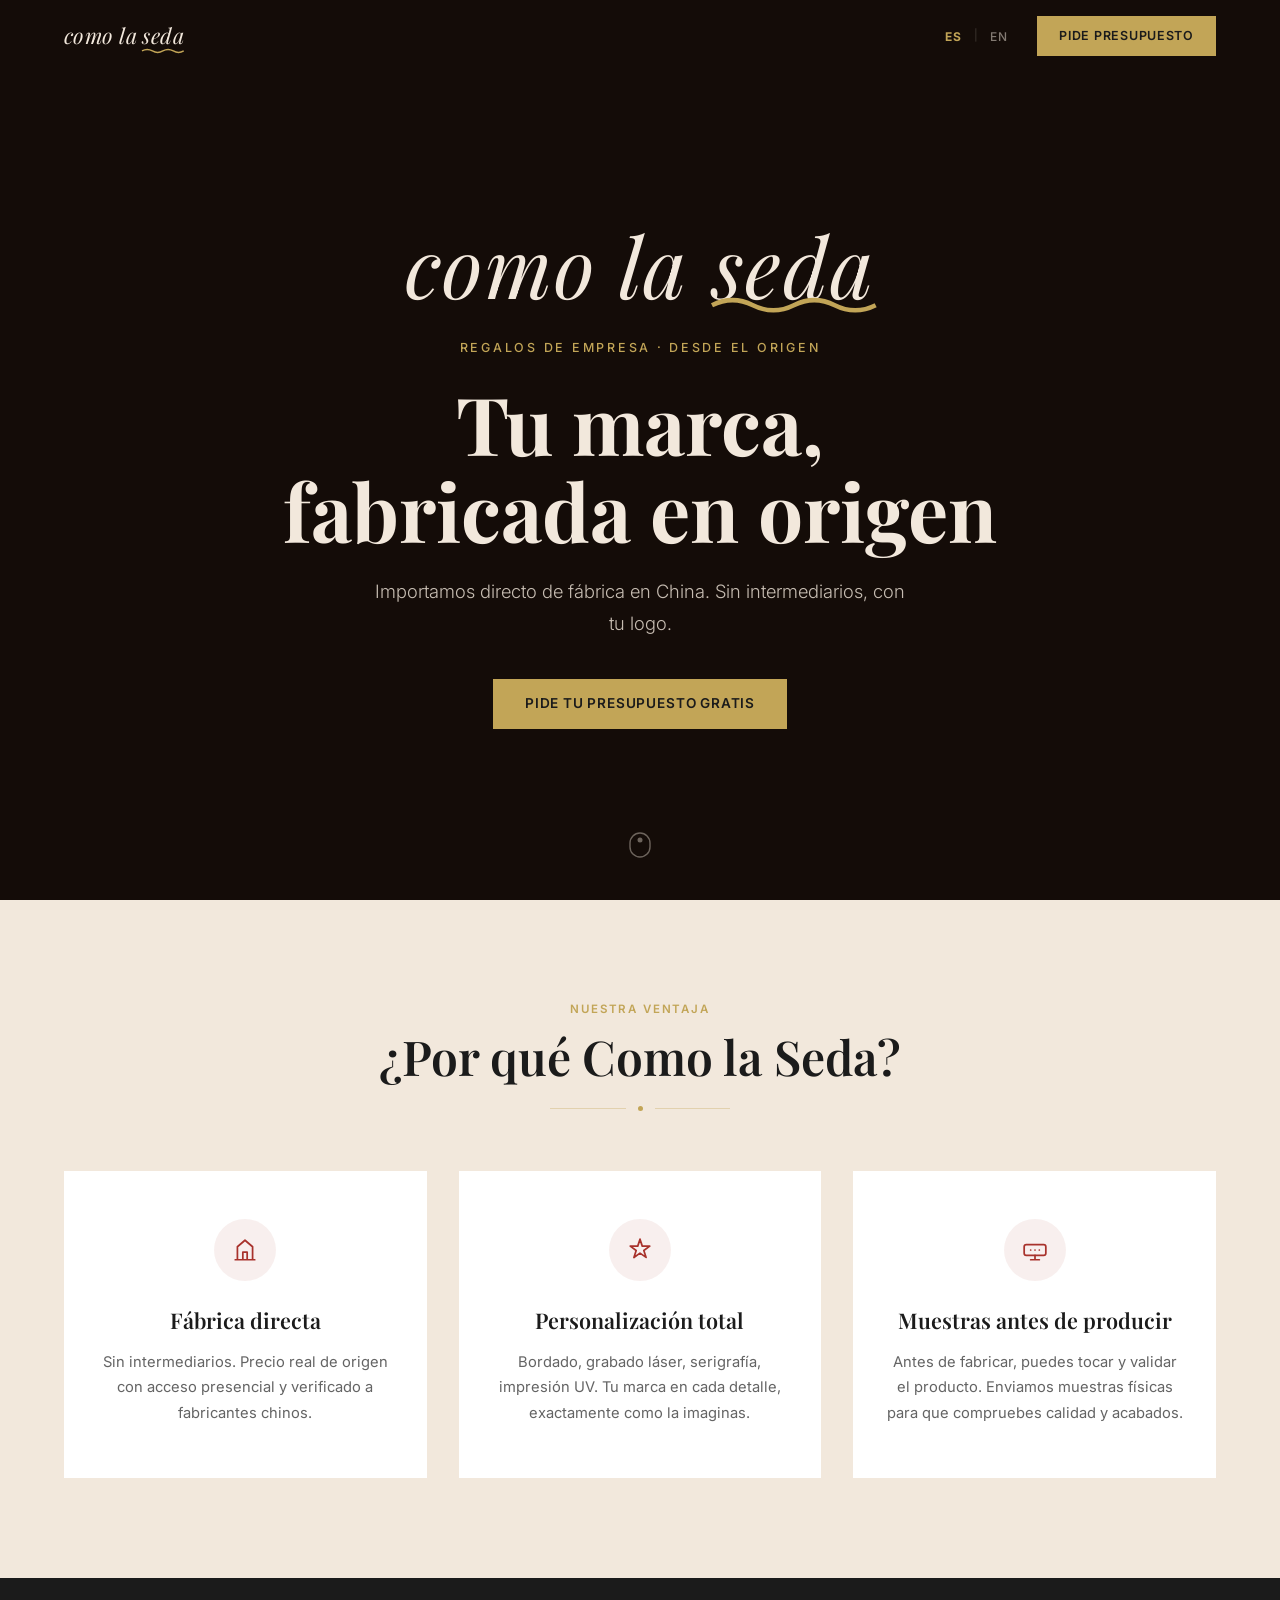
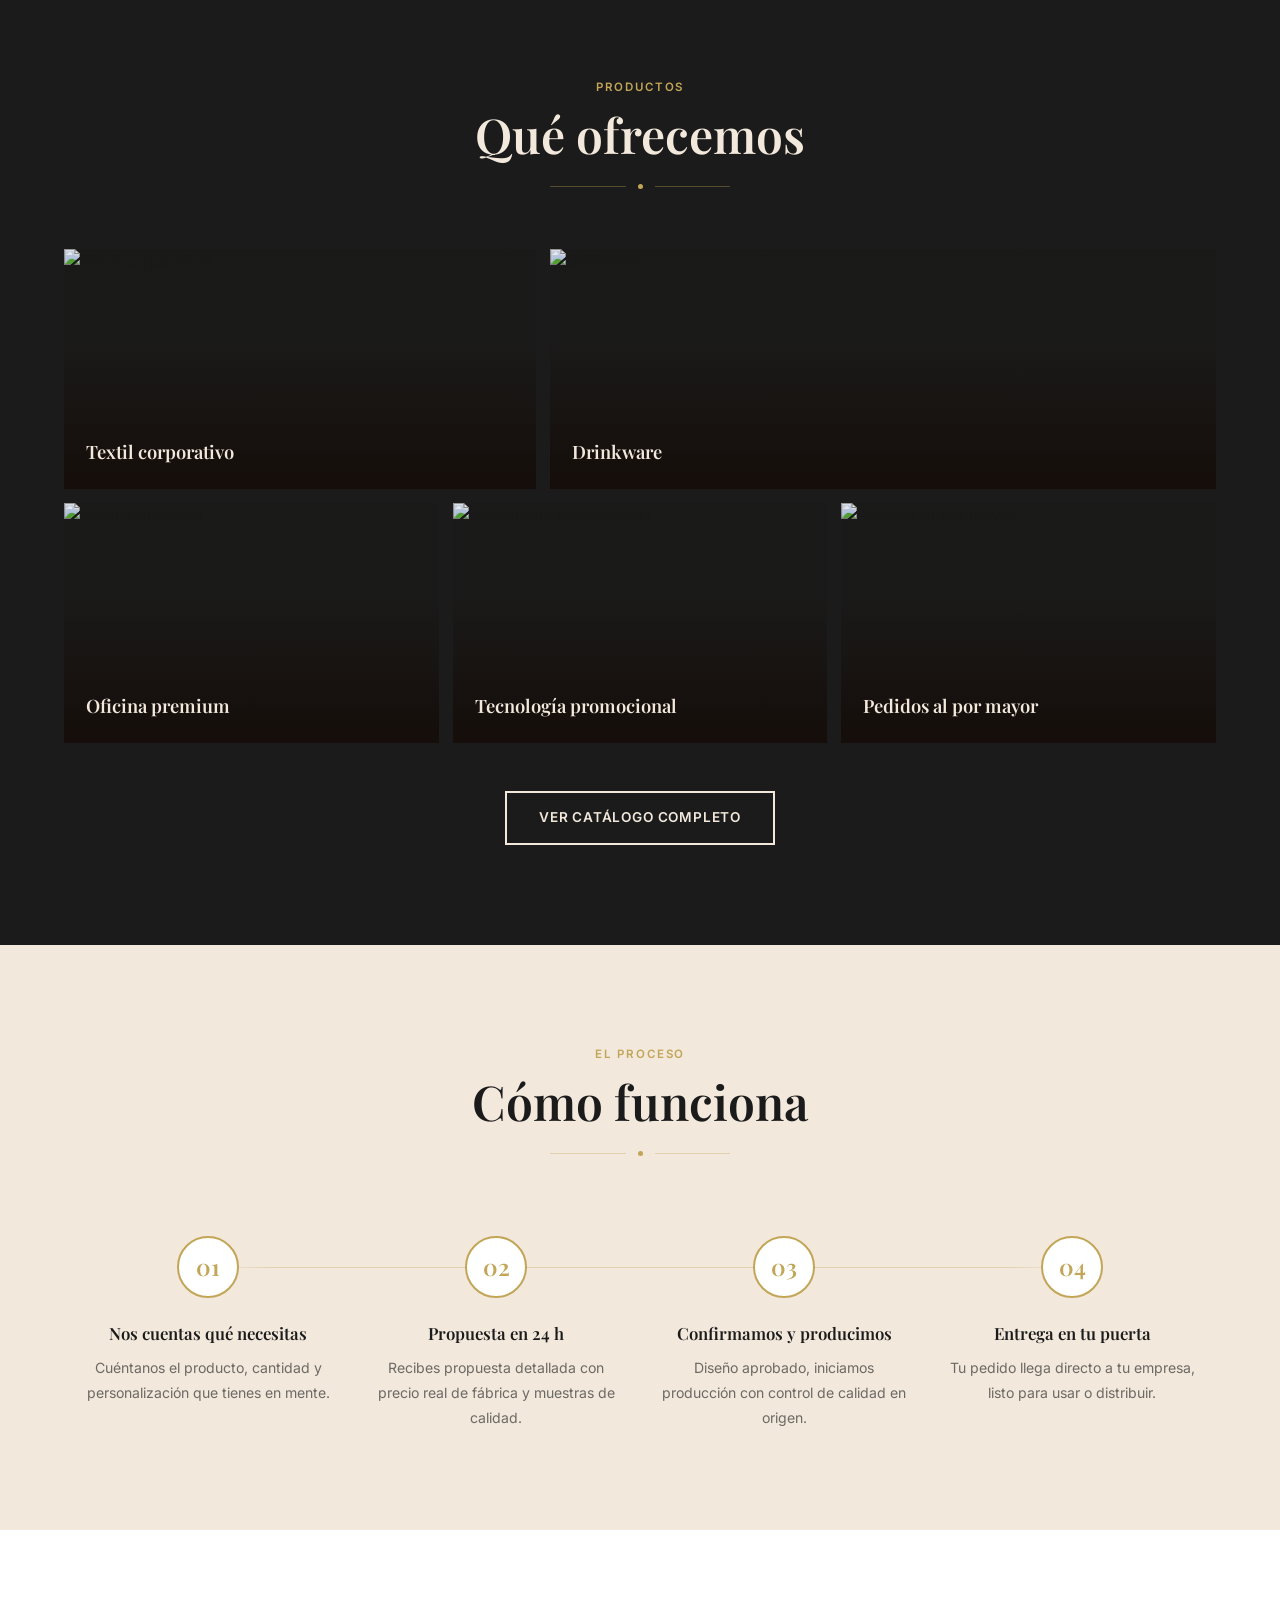
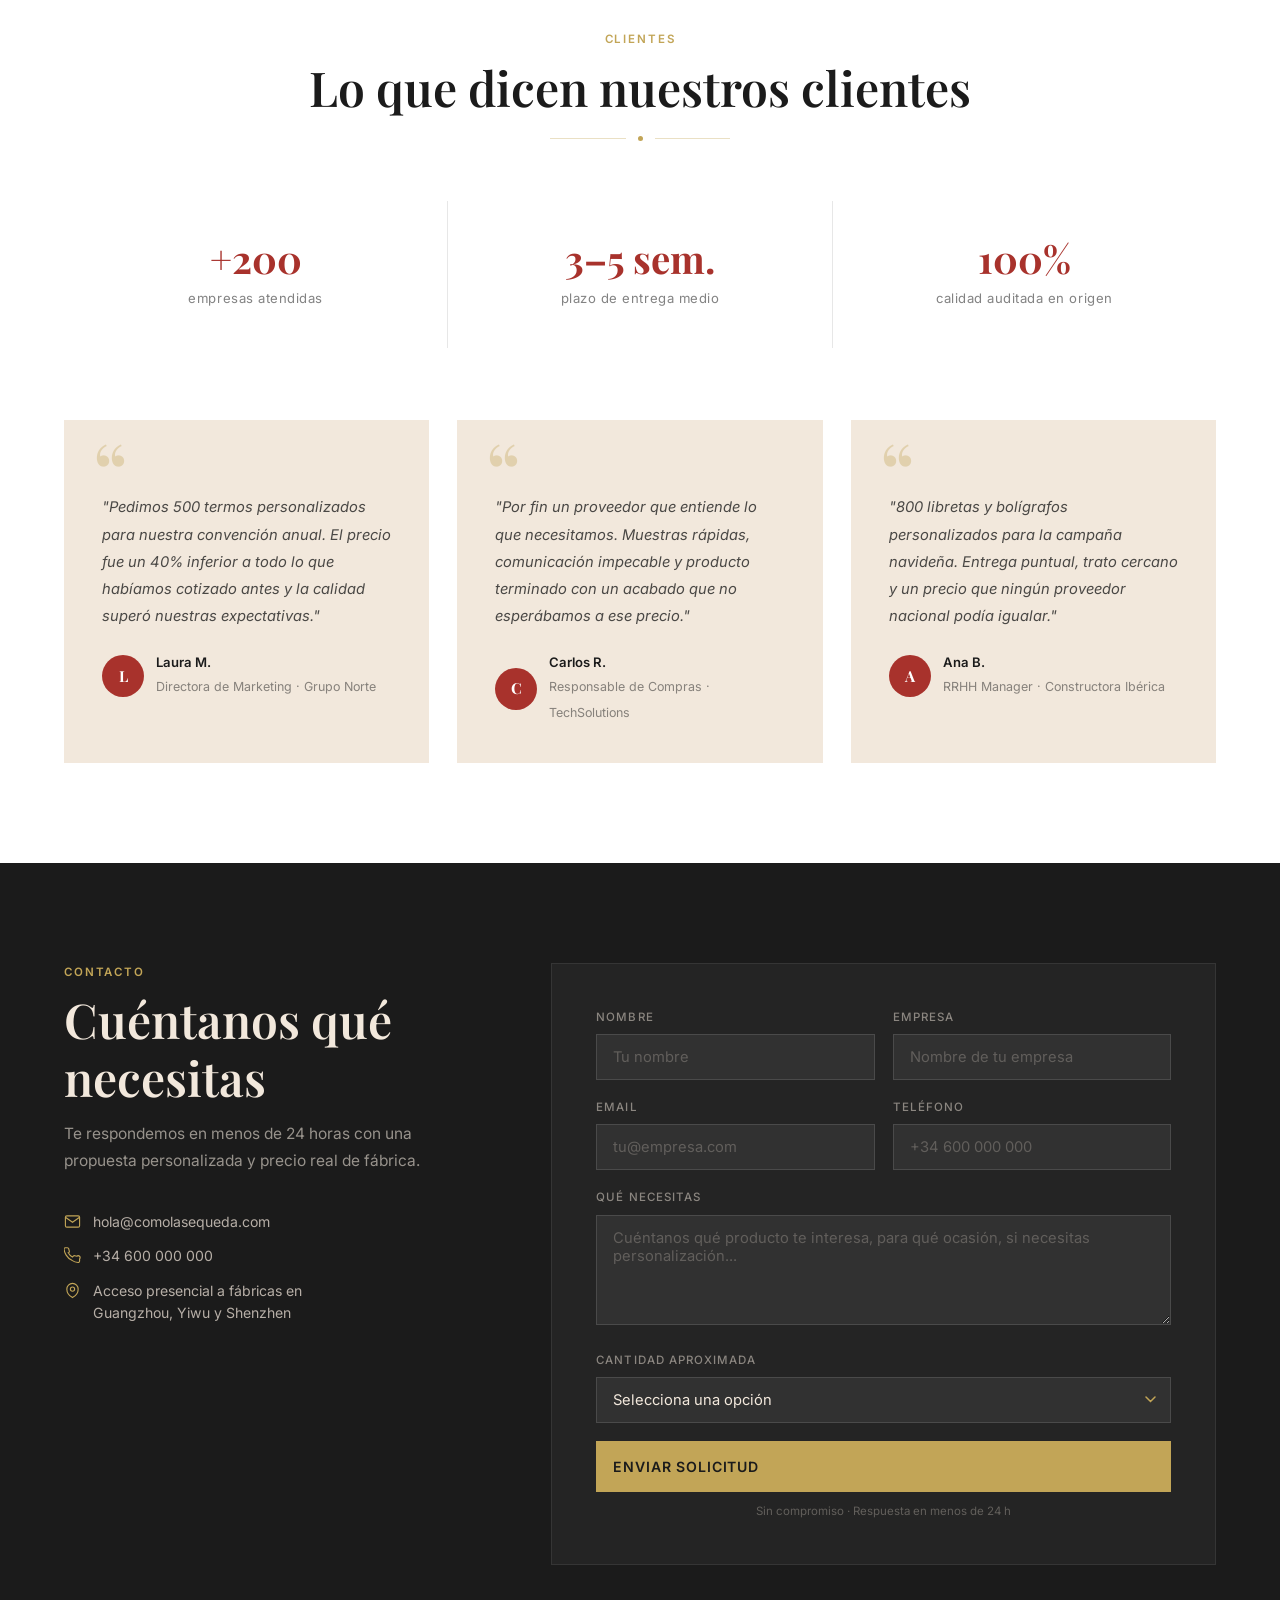
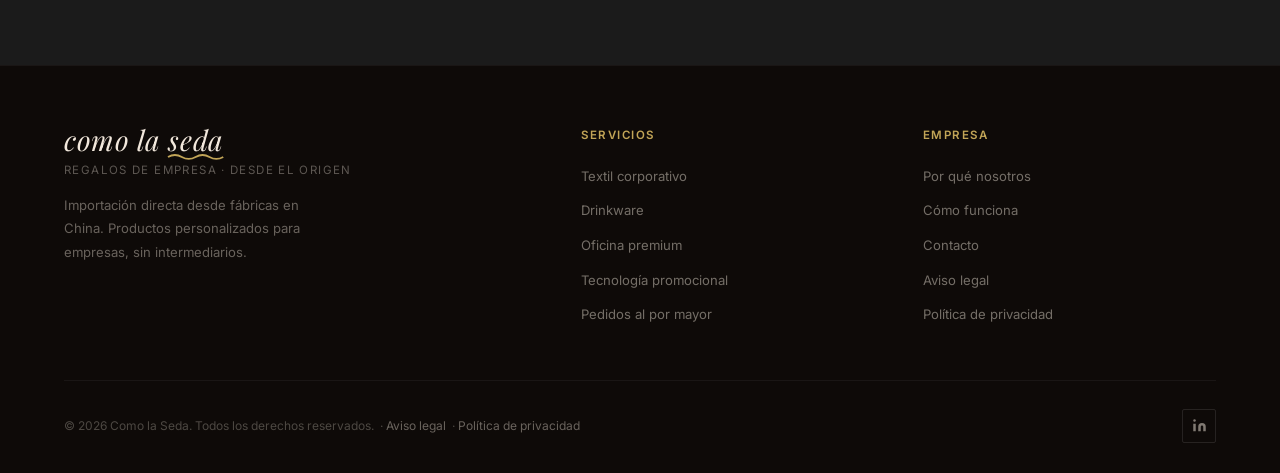
==== index.html @ ca6962b2 "Añadir favicon Co-Authored-By: Claude Sonnet 4.6 <noreply@anthropic.com>" ====
<!DOCTYPE html>
<html lang="es">
<head>
<meta charset="UTF-8">
<meta name="viewport" content="width=device-width, initial-scale=1.0">
<meta name="description" content="Como la Seda — Importación directa de productos personalizados desde fábricas en China. Regalos de empresa con tu logo, sin intermediarios.">
<title>Como la Seda | Regalos de empresa · Desde el origen</title>
<link rel="icon" type="image/png" href="favicon.png">
<link rel="apple-touch-icon" href="favicon.png">
<link rel="preconnect" href="https://fonts.googleapis.com">
<link rel="preconnect" href="https://fonts.gstatic.com" crossorigin>
<link href="https://fonts.googleapis.com/css2?family=Playfair+Display:ital,wght@0,400;0,600;0,700;1,400;1,600&family=Inter:wght@300;400;500;600&display=swap" rel="stylesheet">
<style>
/* ─── Variables ─── */
:root {
  --red:    #A8322C;
  --cream:  #F2E8DC;
  --dark:   #1B1B1B;
  --gold:   #C2A557;
  --gold-l: #D4BB7A;
  --serif:  'Playfair Display', Georgia, serif;
  --sans:   'Inter', system-ui, sans-serif;
  --max:    1200px;
  --hh:     72px;
  --ease:   0.3s ease;
}

/* ─── Reset ─── */
*,*::before,*::after{box-sizing:border-box;margin:0;padding:0}
html{scroll-behavior:smooth}
body{font-family:var(--sans);color:var(--dark);background:var(--cream);line-height:1.6;overflow-x:hidden}
img{display:block;max-width:100%}
a{color:inherit;text-decoration:none}
ul{list-style:none}
button{cursor:pointer;border:none;background:none;font-family:inherit}

/* ─── Utils ─── */
.wrap{max-width:var(--max);margin:0 auto;padding:0 24px}

.label{
  font-size:.72rem;font-weight:600;letter-spacing:.16em;
  text-transform:uppercase;color:var(--gold);margin-bottom:10px;
  display:block;
}
.title{
  font-family:var(--serif);font-size:clamp(2rem,4vw,3rem);
  font-weight:600;line-height:1.2;color:var(--dark);
}
.divider{
  display:flex;align-items:center;gap:12px;
  max-width:180px;margin:20px auto 0;
}
.divider::before,.divider::after{
  content:'';flex:1;height:1px;background:var(--gold);opacity:.35;
}
.divider-dot{width:5px;height:5px;border-radius:50%;background:var(--gold);flex-shrink:0}

.btn{
  display:inline-flex;align-items:center;gap:8px;
  padding:14px 32px;font-family:var(--sans);font-size:.85rem;
  font-weight:600;letter-spacing:.06em;text-transform:uppercase;
  transition:all var(--ease);cursor:pointer;border:none;
}
.btn-gold{background:var(--gold);color:var(--dark)}
.btn-gold:hover{background:var(--gold-l);transform:translateY(-2px);box-shadow:0 8px 24px rgba(194,165,87,.3)}
.btn-outline{border:2px solid var(--cream);color:var(--cream)}
.btn-outline:hover{background:var(--cream);color:var(--dark)}

/* ─── Logo ─── */
.logo-wrap{font-family:var(--serif);font-style:italic;font-weight:400;letter-spacing:.02em;line-height:1}
.seda-inner{position:relative;display:inline-block}
.seda-wave{position:absolute;bottom:-7px;left:0;width:100%;overflow:visible;pointer-events:none}

/* ─── Header ─── */
#hdr{
  position:fixed;top:0;left:0;right:0;z-index:100;height:var(--hh);
  display:flex;align-items:center;
  transition:background var(--ease),box-shadow var(--ease);
}
#hdr.on{
  background:rgba(20,12,8,.96);backdrop-filter:blur(16px);
  box-shadow:0 2px 24px rgba(0,0,0,.25);
}
#hdr .wrap{display:flex;align-items:center;justify-content:space-between;width:100%}
.hdr-logo{font-size:1.35rem;color:var(--cream)}
.hdr-right{display:flex;align-items:center;gap:20px}

.lang{display:flex;align-items:center;gap:3px}
.lang-btn{
  padding:4px 9px;font-size:.75rem;font-weight:500;letter-spacing:.09em;
  color:rgba(242,232,220,.5);transition:color var(--ease);border-radius:2px;
}
.lang-btn.on{color:var(--gold);font-weight:700}
.lang-btn:hover:not(.on){color:var(--cream)}
.lang-sep{color:rgba(242,232,220,.2);font-size:.7rem}

.hdr-cta{padding:10px 22px;font-size:.78rem}

/* ─── Hero ─── */
#hero{
  position:relative;min-height:100vh;display:flex;
  align-items:center;justify-content:center;text-align:center;
  overflow:hidden;background:#140c08;
}
.hero-bg{
  position:absolute;inset:0;
  background:url('https://images.unsplash.com/photo-1607082348824-0a96f2a4b9da?w=1800&q=75&fit=crop') center/cover no-repeat;
  opacity:.22;transform:scale(1.06);transition:transform 9s ease,opacity .6s ease;
}
.hero-bg.rdy{transform:scale(1)}
.hero-veil{
  position:absolute;inset:0;
  background:linear-gradient(to bottom,rgba(20,12,8,.55) 0%,rgba(20,12,8,.3) 45%,rgba(20,12,8,.72) 100%);
}
.hero-body{
  position:relative;z-index:2;max-width:820px;
  padding:calc(var(--hh) + 60px) 24px 80px;
}
.hero-logo{font-size:clamp(2.8rem,7vw,5.2rem);color:var(--cream);margin-bottom:32px}
.hero-tag{
  font-size:.78rem;font-weight:500;letter-spacing:.22em;
  text-transform:uppercase;color:var(--gold);margin-bottom:22px;display:block;
}
.hero-h1{
  font-family:var(--serif);font-size:clamp(2.6rem,6.5vw,5rem);
  font-weight:700;line-height:1.08;color:var(--cream);margin-bottom:22px;
}
.hero-sub{
  font-size:clamp(.95rem,2vw,1.15rem);font-weight:300;
  color:rgba(242,232,220,.8);max-width:540px;margin:0 auto 40px;line-height:1.75;
}
.hero-arrow{
  position:absolute;bottom:30px;left:50%;transform:translateX(-50%);
  z-index:2;color:rgba(242,232,220,.4);animation:bob 2.2s ease-in-out infinite;
}
@keyframes bob{0%,100%{transform:translateX(-50%) translateY(0)}50%{transform:translateX(-50%) translateY(7px)}}

/* ─── Por qué ─── */
#porq{background:var(--cream);padding:100px 0}
.porq-head{text-align:center;margin-bottom:60px}
.porq-grid{display:grid;grid-template-columns:repeat(3,1fr);gap:32px}
.porq-card{
  background:#fff;padding:48px 32px;text-align:center;
  position:relative;transition:transform var(--ease),box-shadow var(--ease);
  border-bottom:3px solid transparent;
}
.porq-card::after{
  content:'';position:absolute;bottom:-3px;left:0;
  width:0;height:3px;background:var(--gold);transition:width .5s ease;
}
.porq-card:hover::after{width:100%}
.porq-card:hover{transform:translateY(-5px);box-shadow:0 20px 48px rgba(0,0,0,.08)}
.porq-icon{
  width:62px;height:62px;border-radius:50%;background:rgba(168,50,44,.08);
  display:flex;align-items:center;justify-content:center;margin:0 auto 22px;
}
.porq-icon svg{width:26px;height:26px;stroke:var(--red);fill:none;stroke-width:1.6;stroke-linecap:round;stroke-linejoin:round}
.porq-card h3{font-family:var(--serif);font-size:1.35rem;font-weight:600;color:var(--dark);margin-bottom:12px}
.porq-card p{font-size:.92rem;color:rgba(27,27,27,.68);line-height:1.75}

/* ─── Catálogo ─── */
#cat{background:var(--dark);padding:100px 0}
.cat-head{text-align:center;margin-bottom:60px}
.cat-head .title{color:var(--cream)}
.cat-grid{display:grid;grid-template-columns:repeat(12,1fr);grid-template-rows:auto auto;gap:14px}
.cat-item{position:relative;overflow:hidden;cursor:default}
.cat-item:nth-child(1){grid-column:span 5;grid-row:1}
.cat-item:nth-child(2){grid-column:span 7;grid-row:1}
.cat-item:nth-child(3){grid-column:span 4;grid-row:2}
.cat-item:nth-child(4){grid-column:span 4;grid-row:2}
.cat-item:nth-child(5){grid-column:span 4;grid-row:2}
.cat-item img{
  width:100%;height:100%;object-fit:cover;min-height:240px;
  transition:transform .65s ease;
}
.cat-item:hover img{transform:scale(1.07)}
.cat-veil{
  position:absolute;inset:0;
  background:linear-gradient(to top,rgba(20,12,8,.9) 0%,rgba(20,12,8,.1) 60%);
  display:flex;align-items:flex-end;padding:22px;
  transition:background var(--ease);
}
.cat-item:hover .cat-veil{background:linear-gradient(to top,rgba(168,50,44,.88) 0%,rgba(168,50,44,.15) 65%)}
.cat-name{font-family:var(--serif);font-size:1.15rem;font-weight:600;color:var(--cream)}
.cat-cta{text-align:center;margin-top:48px}

/* ─── Proceso ─── */
#proc{background:var(--cream);padding:100px 0}
.proc-head{text-align:center;margin-bottom:80px}
.proc-steps{display:grid;grid-template-columns:repeat(4,1fr);position:relative}
.proc-line{
  position:absolute;top:31px;left:12.5%;right:12.5%;height:1px;
  background:linear-gradient(to right,transparent,var(--gold) 8%,var(--gold) 92%,transparent);
  opacity:.35;pointer-events:none;
}
.proc-step{text-align:center;padding:0 20px}
.paso{
  width:62px;height:62px;border-radius:50%;background:#fff;
  border:2px solid var(--gold);display:flex;align-items:center;justify-content:center;
  margin:0 auto 22px;font-family:var(--serif);font-size:1.45rem;
  font-weight:600;color:var(--gold);position:relative;z-index:1;
  transition:all var(--ease);
}
.proc-step:hover .paso{background:var(--gold);color:#fff;transform:scale(1.1);box-shadow:0 6px 20px rgba(194,165,87,.35)}
.proc-step h3{font-family:var(--serif);font-size:1.05rem;font-weight:600;color:var(--dark);margin-bottom:10px}
.proc-step p{font-size:.88rem;color:rgba(27,27,27,.62);line-height:1.75}

/* ─── Confianza ─── */
#conf{background:#fff;padding:100px 0}
.conf-head{text-align:center;margin-bottom:60px}
.stats{display:grid;grid-template-columns:repeat(3,1fr);gap:1px;background:rgba(27,27,27,.1);margin-bottom:72px}
.stat{background:#fff;text-align:center;padding:38px 20px}
.stat-n{font-family:var(--serif);font-size:2.4rem;font-weight:700;color:var(--red);display:block;line-height:1;margin-bottom:7px}
.stat-l{font-size:.82rem;color:rgba(27,27,27,.55);letter-spacing:.04em}
.test-grid{display:grid;grid-template-columns:repeat(3,1fr);gap:28px}
.test{background:var(--cream);padding:38px;position:relative}
.test::before{
  content:'\201C';font-family:var(--serif);font-size:5.5rem;
  color:var(--gold);opacity:.35;position:absolute;top:8px;left:28px;line-height:1;
}
.test blockquote{
  font-size:.92rem;line-height:1.85;color:rgba(27,27,27,.78);
  margin-bottom:22px;padding-top:36px;font-style:italic;
}
.test-auth{display:flex;align-items:center;gap:12px}
.test-av{
  width:42px;height:42px;border-radius:50%;background:var(--red);
  display:flex;align-items:center;justify-content:center;
  font-family:var(--serif);font-size:.95rem;font-weight:700;color:#fff;flex-shrink:0;
}
.test-info strong{display:block;font-size:.82rem;font-weight:600;color:var(--dark)}
.test-info span{font-size:.78rem;color:rgba(27,27,27,.5)}

/* ─── Contacto ─── */
#cta{background:var(--dark);padding:100px 0}
.cta-inner{display:grid;grid-template-columns:1fr 1.6fr;gap:72px;align-items:start}
.cta-info .title{color:var(--cream);margin-bottom:14px}
.cta-sub{color:rgba(242,232,220,.58);font-size:.97rem;line-height:1.75;margin-bottom:36px}
.cta-detail{display:flex;align-items:flex-start;gap:12px;color:rgba(242,232,220,.72);font-size:.88rem;margin-bottom:12px}
.cta-detail svg{width:17px;height:17px;stroke:var(--gold);fill:none;stroke-width:1.6;flex-shrink:0;margin-top:2px}
.cform{background:rgba(255,255,255,.04);border:1px solid rgba(255,255,255,.08);padding:44px}
.frow{display:grid;grid-template-columns:1fr 1fr;gap:18px}
.fg{margin-bottom:18px}
.fg label{
  display:block;font-size:.72rem;font-weight:500;letter-spacing:.09em;
  text-transform:uppercase;color:rgba(242,232,220,.5);margin-bottom:8px;
}
.fg input,.fg textarea,.fg select{
  width:100%;padding:13px 16px;background:rgba(255,255,255,.06);
  border:1px solid rgba(255,255,255,.12);color:var(--cream);
  font-family:var(--sans);font-size:.92rem;transition:border-color var(--ease);
  outline:none;-webkit-appearance:none;appearance:none;border-radius:0;
}
.fg input::placeholder,.fg textarea::placeholder{color:rgba(242,232,220,.25)}
.fg input:focus,.fg textarea:focus,.fg select:focus{border-color:var(--gold)}
.fg textarea{min-height:110px;resize:vertical}
.fg select{
  background-image:url("data:image/svg+xml,%3Csvg xmlns='http://www.w3.org/2000/svg' width='11' height='7' viewBox='0 0 11 7'%3E%3Cpath d='M1 1l4.5 4.5L10 1' stroke='%23C2A557' stroke-width='1.5' fill='none' stroke-linecap='round'/%3E%3C/svg%3E");
  background-repeat:no-repeat;background-position:right 14px center;padding-right:38px;
  cursor:pointer;
}
.fg select option{background:var(--dark);color:var(--cream)}
.fsub{width:100%;padding:17px;font-size:.88rem}
.fnote{text-align:center;font-size:.72rem;color:rgba(242,232,220,.3);margin-top:10px}
.fsuccess{display:none;text-align:center;padding:52px 24px}
.fsuccess.on{display:block}
.fsuccess-ico{
  width:62px;height:62px;border-radius:50%;
  background:rgba(194,165,87,.12);border:2px solid var(--gold);
  display:flex;align-items:center;justify-content:center;margin:0 auto 22px;
}
.fsuccess-ico svg{width:26px;height:26px;stroke:var(--gold);fill:none;stroke-width:2.2}
.fsuccess h3{font-family:var(--serif);font-size:1.5rem;color:var(--cream);margin-bottom:10px}
.fsuccess p{color:rgba(242,232,220,.58);font-size:.92rem}

/* ─── Footer ─── */
footer{background:#0e0a08;padding:60px 0 30px;border-top:1px solid rgba(255,255,255,.05)}
.ft-inner{display:grid;grid-template-columns:1.6fr 1fr 1fr;gap:48px;margin-bottom:44px}
.ft-brand .logo-wrap{font-size:1.7rem;color:var(--cream)}
.ft-tag{font-size:.72rem;color:rgba(242,232,220,.35);letter-spacing:.12em;text-transform:uppercase;margin-top:7px}
.ft-desc{font-size:.82rem;color:rgba(242,232,220,.4);line-height:1.8;margin-top:14px;max-width:270px}
.ft-col h4{font-size:.72rem;font-weight:600;letter-spacing:.13em;text-transform:uppercase;color:var(--gold);margin-bottom:18px}
.ft-col li{margin-bottom:9px}
.ft-col a{font-size:.82rem;color:rgba(242,232,220,.45);transition:color var(--ease)}
.ft-col a:hover{color:var(--cream)}
.ft-bot{display:flex;align-items:center;justify-content:space-between;padding-top:28px;border-top:1px solid rgba(255,255,255,.05)}
.ft-copy{font-size:.75rem;color:rgba(242,232,220,.28)}
.ft-copy a{color:rgba(242,232,220,.4);transition:color var(--ease)}
.ft-copy a:hover{color:var(--cream)}
.socials{display:flex;gap:10px}
.soc{
  width:34px;height:34px;border:1px solid rgba(255,255,255,.1);border-radius:2px;
  display:flex;align-items:center;justify-content:center;transition:all var(--ease);
}
.soc:hover{border-color:var(--gold);background:rgba(194,165,87,.1)}
.soc svg{width:15px;height:15px;fill:rgba(242,232,220,.5);transition:fill var(--ease)}
.soc:hover svg{fill:var(--gold)}

/* ─── Fade-up ─── */
.fu{opacity:0;transform:translateY(28px);transition:opacity .7s ease,transform .7s ease}
.fu.in{opacity:1;transform:translateY(0)}
.fu:nth-child(2){transition-delay:.1s}
.fu:nth-child(3){transition-delay:.2s}
.fu:nth-child(4){transition-delay:.3s}
.fu:nth-child(5){transition-delay:.4s}

/* ─── Responsive ─── */
@media(max-width:1024px){
  .cat-item:nth-child(1){grid-column:span 6}
  .cat-item:nth-child(2){grid-column:span 6}
  .cat-item:nth-child(3),.cat-item:nth-child(4),.cat-item:nth-child(5){grid-column:span 4}
  .cta-inner{gap:44px}
  .ft-inner{grid-template-columns:1fr 1fr}
}
@media(max-width:768px){
  .hdr-cta{display:none}
  .porq-grid{grid-template-columns:1fr;max-width:460px;margin:0 auto}
  .cat-grid{grid-template-columns:1fr 1fr}
  .cat-item:nth-child(n){grid-column:span 1 !important;grid-row:auto !important}
  .proc-line{display:none}
  .proc-steps{grid-template-columns:1fr 1fr;gap:36px}
  .stats{grid-template-columns:1fr}
  .test-grid{grid-template-columns:1fr}
  .cta-inner{grid-template-columns:1fr;gap:44px}
  .cform{padding:28px 20px}
  .frow{grid-template-columns:1fr}
  .ft-inner{grid-template-columns:1fr}
  .ft-bot{flex-direction:column;gap:16px;text-align:center}
}
@media(max-width:480px){
  .proc-steps{grid-template-columns:1fr}
  .cat-grid{grid-template-columns:1fr}
}
</style>
</head>
<body>

<!-- ═══════════════════════════ HEADER ═══════════════════════════ -->
<header id="hdr">
  <div class="wrap">
    <a href="#" class="hdr-logo logo-wrap" aria-label="Como la Seda">
      como la <span class="seda-inner">seda<svg class="seda-wave" viewBox="0 0 56 8" fill="none" preserveAspectRatio="none"><path d="M0,4 Q7,0 14,4 Q21,8 28,4 Q35,0 42,4 Q49,8 56,4" stroke="#C2A557" stroke-width="1.9" fill="none"/></svg></span>
    </a>
    <div class="hdr-right">
      <div class="lang" role="group" aria-label="Idioma / Language">
        <button class="lang-btn on" data-lang="es" onclick="setLang('es')">ES</button>
        <span class="lang-sep">|</span>
        <button class="lang-btn" data-lang="en" onclick="setLang('en')">EN</button>
      </div>
      <a href="#cta" class="btn btn-gold hdr-cta" data-i18n="nav.cta">Pide presupuesto</a>
    </div>
  </div>
</header>

<!-- ═══════════════════════════ HERO ════════════════════════════ -->
<section id="hero">
  <div class="hero-bg" id="heroBg"></div>
  <div class="hero-veil"></div>
  <div class="hero-body">
    <div class="hero-logo logo-wrap">
      como la <span class="seda-inner">seda
        <svg class="seda-wave" viewBox="0 0 80 10" fill="none" preserveAspectRatio="none" style="bottom:-9px">
          <path d="M0,5 Q10,0 20,5 Q30,10 40,5 Q50,0 60,5 Q70,10 80,5" stroke="#C2A557" stroke-width="2.2" fill="none"/>
        </svg>
      </span>
    </div>
    <span class="hero-tag" data-i18n="hero.tag">Regalos de empresa · Desde el origen</span>
    <h1 class="hero-h1" data-i18n-h="hero.h1">Tu marca,<br>fabricada en origen</h1>
    <p class="hero-sub" data-i18n="hero.sub">Importamos directo de fábrica en China. Sin intermediarios, con tu logo.</p>
    <a href="#cta" class="btn btn-gold" data-i18n="hero.cta">Pide tu presupuesto gratis</a>
  </div>
  <div class="hero-arrow" aria-hidden="true">
    <svg width="22" height="30" viewBox="0 0 22 30" fill="none">
      <rect x="1" y="1" width="20" height="24" rx="10" stroke="currentColor" stroke-width="1.4"/>
      <circle cx="11" cy="8" r="2.5" fill="currentColor"/>
    </svg>
  </div>
</section>

<!-- ═══════════════════════════ POR QUÉ ═══════════════════════════ -->
<section id="porq">
  <div class="wrap">
    <div class="porq-head">
      <span class="label" data-i18n="porq.label">Nuestra ventaja</span>
      <h2 class="title" data-i18n="porq.title">¿Por qué Como la Seda?</h2>
      <div class="divider"><div class="divider-dot"></div></div>
    </div>
    <div class="porq-grid">

      <div class="porq-card fu">
        <div class="porq-icon">
          <svg viewBox="0 0 24 24">
            <path d="M3 21h18M5 21V9l7-6 7 6v12M10 21v-7h4v7"/>
          </svg>
        </div>
        <h3 data-i18n="porq.1.h">Fábrica directa</h3>
        <p data-i18n="porq.1.p">Sin intermediarios. Precio real de origen con acceso presencial y verificado a fabricantes chinos.</p>
      </div>

      <div class="porq-card fu">
        <div class="porq-icon">
          <svg viewBox="0 0 24 24">
            <path d="M12 2l2.09 6.43H21l-5.47 3.97 2.09 6.43L12 14.86l-5.62 4.07 2.09-6.43L3 8.43h6.91z"/>
          </svg>
        </div>
        <h3 data-i18n="porq.2.h">Personalización total</h3>
        <p data-i18n="porq.2.p">Bordado, grabado láser, serigrafía, impresión UV. Tu marca en cada detalle, exactamente como la imaginas.</p>
      </div>

      <div class="porq-card fu">
        <div class="porq-icon">
          <svg viewBox="0 0 24 24">
            <path d="M20 7H4a2 2 0 00-2 2v6a2 2 0 002 2h16a2 2 0 002-2V9a2 2 0 00-2-2z"/>
            <path d="M12 12h.01M8 12h.01M16 12h.01"/>
            <path d="M12 17v4m-4 0h8"/>
          </svg>
        </div>
        <h3 data-i18n="porq.3.h">Muestras antes de producir</h3>
        <p data-i18n="porq.3.p">Antes de fabricar, puedes tocar y validar el producto. Enviamos muestras físicas para que compruebes calidad y acabados.</p>
      </div>

    </div>
  </div>
</section>

<!-- ═══════════════════════════ CATÁLOGO ═══════════════════════════ -->
<section id="cat">
  <div class="wrap">
    <div class="cat-head">
      <span class="label" data-i18n="cat.label">Productos</span>
      <h2 class="title" data-i18n="cat.title">Qué ofrecemos</h2>
      <div class="divider"><div class="divider-dot"></div></div>
    </div>
    <div class="cat-grid">

      <div class="cat-item fu">
        <img src="https://images.unsplash.com/photo-1620799140408-edc6dcb6d633?w=700&q=75&fit=crop" alt="Textil corporativo" loading="lazy">
        <div class="cat-veil"><span class="cat-name" data-i18n="cat.1">Textil corporativo</span></div>
      </div>

      <div class="cat-item fu">
        <img src="https://images.unsplash.com/photo-1602143407151-7111542de6e8?w=900&q=75&fit=crop" alt="Drinkware" loading="lazy">
        <div class="cat-veil"><span class="cat-name" data-i18n="cat.2">Drinkware</span></div>
      </div>

      <div class="cat-item fu">
        <img src="https://images.unsplash.com/photo-1519389950473-47ba0277781c?w=600&q=75&fit=crop" alt="Oficina premium" loading="lazy">
        <div class="cat-veil"><span class="cat-name" data-i18n="cat.3">Oficina premium</span></div>
      </div>

      <div class="cat-item fu">
        <img src="https://images.unsplash.com/photo-1468495244123-6c6c332eeece?w=600&q=75&fit=crop" alt="Tecnología promocional" loading="lazy">
        <div class="cat-veil"><span class="cat-name" data-i18n="cat.4">Tecnología promocional</span></div>
      </div>

      <div class="cat-item fu">
        <img src="https://images.unsplash.com/photo-1553413077-190dd305871c?w=600&q=75&fit=crop" alt="Pedidos al por mayor" loading="lazy">
        <div class="cat-veil"><span class="cat-name" data-i18n="cat.5">Pedidos al por mayor</span></div>
      </div>

    </div>
    <div class="cat-cta">
      <a href="#cta" class="btn btn-outline" data-i18n="cat.cta">Ver catálogo completo</a>
    </div>
  </div>
</section>

<!-- ═══════════════════════════ PROCESO ═══════════════════════════ -->
<section id="proc">
  <div class="wrap">
    <div class="proc-head">
      <span class="label" data-i18n="proc.label">El proceso</span>
      <h2 class="title" data-i18n="proc.title">Cómo funciona</h2>
      <div class="divider"><div class="divider-dot"></div></div>
    </div>
    <div class="proc-steps">
      <div class="proc-line" aria-hidden="true"></div>

      <div class="proc-step fu">
        <div class="paso">01</div>
        <h3 data-i18n="proc.1.h">Nos cuentas qué necesitas</h3>
        <p data-i18n="proc.1.p">Cuéntanos el producto, cantidad y personalización que tienes en mente.</p>
      </div>

      <div class="proc-step fu">
        <div class="paso">02</div>
        <h3 data-i18n="proc.2.h">Propuesta en 24&nbsp;h</h3>
        <p data-i18n="proc.2.p">Recibes propuesta detallada con precio real de fábrica y muestras de calidad.</p>
      </div>

      <div class="proc-step fu">
        <div class="paso">03</div>
        <h3 data-i18n="proc.3.h">Confirmamos y producimos</h3>
        <p data-i18n="proc.3.p">Diseño aprobado, iniciamos producción con control de calidad en origen.</p>
      </div>

      <div class="proc-step fu">
        <div class="paso">04</div>
        <h3 data-i18n="proc.4.h">Entrega en tu puerta</h3>
        <p data-i18n="proc.4.p">Tu pedido llega directo a tu empresa, listo para usar o distribuir.</p>
      </div>

    </div>
  </div>
</section>

<!-- ═══════════════════════════ CONFIANZA ═══════════════════════════ -->
<section id="conf">
  <div class="wrap">
    <div class="conf-head">
      <span class="label" data-i18n="conf.label">Clientes</span>
      <h2 class="title" data-i18n="conf.title">Lo que dicen nuestros clientes</h2>
      <div class="divider"><div class="divider-dot"></div></div>
    </div>

    <div class="stats">
      <div class="stat fu">
        <span class="stat-n">+200</span>
        <span class="stat-l" data-i18n="stat.1">empresas atendidas</span>
      </div>
      <div class="stat fu">
        <span class="stat-n">3–5 sem.</span>
        <span class="stat-l" data-i18n="stat.2">plazo de entrega medio</span>
      </div>
      <div class="stat fu">
        <span class="stat-n">100%</span>
        <span class="stat-l" data-i18n="stat.3">calidad auditada en origen</span>
      </div>
    </div>

    <div class="test-grid">

      <div class="test fu">
        <blockquote data-i18n="test.1.q">"Pedimos 500 termos personalizados para nuestra convención anual. El precio fue un 40% inferior a todo lo que habíamos cotizado antes y la calidad superó nuestras expectativas."</blockquote>
        <div class="test-auth">
          <div class="test-av">L</div>
          <div class="test-info">
            <strong data-i18n="test.1.n">Laura M.</strong>
            <span data-i18n="test.1.r">Directora de Marketing · Grupo Norte</span>
          </div>
        </div>
      </div>

      <div class="test fu">
        <blockquote data-i18n="test.2.q">"Por fin un proveedor que entiende lo que necesitamos. Muestras rápidas, comunicación impecable y producto terminado con un acabado que no esperábamos a ese precio."</blockquote>
        <div class="test-auth">
          <div class="test-av">C</div>
          <div class="test-info">
            <strong data-i18n="test.2.n">Carlos R.</strong>
            <span data-i18n="test.2.r">Responsable de Compras · TechSolutions</span>
          </div>
        </div>
      </div>

      <div class="test fu">
        <blockquote data-i18n="test.3.q">"800 libretas y bolígrafos personalizados para la campaña navideña. Entrega puntual, trato cercano y un precio que ningún proveedor nacional podía igualar."</blockquote>
        <div class="test-auth">
          <div class="test-av">A</div>
          <div class="test-info">
            <strong data-i18n="test.3.n">Ana B.</strong>
            <span data-i18n="test.3.r">RRHH Manager · Constructora Ibérica</span>
          </div>
        </div>
      </div>

    </div>
  </div>
</section>

<!-- ═══════════════════════════ CONTACTO ═══════════════════════════ -->
<section id="cta">
  <div class="wrap">
    <div class="cta-inner">

      <div class="cta-info">
        <span class="label" data-i18n="cta.label">Contacto</span>
        <h2 class="title" data-i18n="cta.title">Cuéntanos qué necesitas</h2>
        <p class="cta-sub" data-i18n="cta.sub">Te respondemos en menos de 24 horas con una propuesta personalizada y precio real de fábrica.</p>
        <div class="cta-detail">
          <svg viewBox="0 0 24 24"><path d="M4 4h16c1.1 0 2 .9 2 2v12c0 1.1-.9 2-2 2H4c-1.1 0-2-.9-2-2V6c0-1.1.9-2 2-2z"/><polyline points="22,6 12,13 2,6"/></svg>
          <span>hola@comolasequeda.com</span>
        </div>
        <div class="cta-detail">
          <svg viewBox="0 0 24 24"><path d="M22 16.92v3a2 2 0 01-2.18 2 19.79 19.79 0 01-8.63-3.07A19.5 19.5 0 013.07 11.5a19.79 19.79 0 01-3.07-8.67A2 2 0 011.72 1h3a2 2 0 012 1.72c.127.96.361 1.903.7 2.81a2 2 0 01-.45 2.11L5.91 8.09a16 16 0 006 6l1.27-1.27a2 2 0 012.11-.45c.907.339 1.85.573 2.81.7A2 2 0 0122 16.92z"/></svg>
          <span>+34 600 000 000</span>
        </div>
        <div class="cta-detail">
          <svg viewBox="0 0 24 24"><path d="M12 22s-8-4.5-8-11.8A8 8 0 0112 2a8 8 0 018 8.2c0 7.3-8 11.8-8 11.8z"/><circle cx="12" cy="10" r="3"/></svg>
          <span data-i18n="cta.location">Acceso presencial a fábricas en<br>Guangzhou, Yiwu y Shenzhen</span>
        </div>
      </div>

      <div>
        <form class="cform" id="cForm" novalidate>
          <div class="frow">
            <div class="fg">
              <label for="f-nombre" data-i18n="f.nombre">Nombre</label>
              <input type="text" id="f-nombre" name="nombre" required placeholder="Tu nombre">
            </div>
            <div class="fg">
              <label for="f-empresa" data-i18n="f.empresa">Empresa</label>
              <input type="text" id="f-empresa" name="empresa" required placeholder="Nombre de tu empresa">
            </div>
          </div>
          <div class="frow">
            <div class="fg">
              <label for="f-email" data-i18n="f.email">Email</label>
              <input type="email" id="f-email" name="email" required placeholder="tu@empresa.com">
            </div>
            <div class="fg">
              <label for="f-tel" data-i18n="f.tel">Teléfono</label>
              <input type="tel" id="f-tel" name="tel" placeholder="+34 600 000 000">
            </div>
          </div>
          <div class="fg">
            <label for="f-msg" data-i18n="f.msg">Qué necesitas</label>
            <textarea id="f-msg" name="msg" required placeholder="Cuéntanos qué producto te interesa, para qué ocasión, si necesitas personalización..."></textarea>
          </div>
          <div class="fg">
            <label for="f-qty" data-i18n="f.qty">Cantidad aproximada</label>
            <select id="f-qty" name="qty">
              <option value="" disabled selected data-i18n="f.qty.ph">Selecciona una opción</option>
              <option value="<50"     data-i18n="f.qty.1">Menos de 50 unidades</option>
              <option value="50-200"  data-i18n="f.qty.2">50 – 200 unidades</option>
              <option value="200-500" data-i18n="f.qty.3">200 – 500 unidades</option>
              <option value="500-1k"  data-i18n="f.qty.4">500 – 1.000 unidades</option>
              <option value=">1k"     data-i18n="f.qty.5">Más de 1.000 unidades</option>
            </select>
          </div>
          <input type="hidden" name="access_key" value="2daea4a6-3360-4954-84e9-eb9ee65320e5">
          <input type="hidden" name="replyto" id="f-replyto">
          <input type="hidden" name="subject" id="f-subject">
          <input type="hidden" name="from_name" value="Como la Seda — Web">
          <button type="submit" class="btn btn-gold fsub" data-i18n="f.send">Enviar solicitud</button>
          <p class="fnote" data-i18n="f.note">Sin compromiso · Respuesta en menos de 24 h</p>
        </form>

        <div class="fsuccess" id="fOk">
          <div class="fsuccess-ico">
            <svg viewBox="0 0 24 24"><polyline points="20 6 9 17 4 12"/></svg>
          </div>
          <h3 data-i18n="f.ok.h">¡Solicitud recibida!</h3>
          <p data-i18n="f.ok.p">Te contactaremos en menos de 24 horas con una propuesta personalizada.</p>
        </div>
      </div>

    </div>
  </div>
</section>

<!-- ═══════════════════════════ FOOTER ═══════════════════════════ -->
<footer>
  <div class="wrap">
    <div class="ft-inner">

      <div class="ft-brand">
        <div class="logo-wrap" style="font-size:1.75rem;color:var(--cream)">
          como la <span class="seda-inner">seda
            <svg class="seda-wave" viewBox="0 0 56 8" fill="none" preserveAspectRatio="none">
              <path d="M0,4 Q7,0 14,4 Q21,8 28,4 Q35,0 42,4 Q49,8 56,4" stroke="#C2A557" stroke-width="1.9" fill="none"/>
            </svg>
          </span>
        </div>
        <p class="ft-tag" data-i18n="ft.tag">Regalos de empresa · Desde el origen</p>
        <p class="ft-desc" data-i18n="ft.desc">Importación directa desde fábricas en China. Productos personalizados para empresas, sin intermediarios.</p>
      </div>

      <div class="ft-col">
        <h4 data-i18n="ft.c1.h">Servicios</h4>
        <ul>
          <li><a href="#cat" data-i18n="cat.1">Textil corporativo</a></li>
          <li><a href="#cat" data-i18n="cat.2">Drinkware</a></li>
          <li><a href="#cat" data-i18n="cat.3">Oficina premium</a></li>
          <li><a href="#cat" data-i18n="cat.4">Tecnología promocional</a></li>
          <li><a href="#cat" data-i18n="cat.5">Pedidos al por mayor</a></li>
        </ul>
      </div>

      <div class="ft-col">
        <h4 data-i18n="ft.c2.h">Empresa</h4>
        <ul>
          <li><a href="#porq" data-i18n="ft.c2.1">Por qué nosotros</a></li>
          <li><a href="#proc" data-i18n="ft.c2.2">Cómo funciona</a></li>
          <li><a href="#cta"  data-i18n="ft.c2.3">Contacto</a></li>
          <li><a href="#"     data-i18n="ft.legal">Aviso legal</a></li>
          <li><a href="#"     data-i18n="ft.priv">Política de privacidad</a></li>
        </ul>
      </div>

    </div>

    <div class="ft-bot">
      <p class="ft-copy">
        <span data-i18n="ft.rights">© 2026 Como la Seda. Todos los derechos reservados.</span>
        &nbsp;·&nbsp;<a href="#" data-i18n="ft.legal">Aviso legal</a>
        &nbsp;·&nbsp;<a href="#" data-i18n="ft.priv">Política de privacidad</a>
      </p>
      <div class="socials">
        <a href="https://linkedin.com" target="_blank" rel="noopener noreferrer" class="soc" aria-label="LinkedIn">
          <svg viewBox="0 0 24 24"><path d="M16 8a6 6 0 016 6v7h-4v-7a2 2 0 00-2-2 2 2 0 00-2 2v7h-4v-7a6 6 0 016-6zM2 9h4v12H2z"/><circle cx="4" cy="4" r="2"/></svg>
        </a>
      </div>
    </div>
  </div>
</footer>

<script>
/* ─── Traducciones ─── */
const T = {
es:{
  'nav.cta':'Pide presupuesto',
  'hero.tag':'Regalos de empresa · Desde el origen',
  'hero.h1':'Tu marca,<br>fabricada en origen',
  'hero.sub':'Importamos directo de fábrica en China. Sin intermediarios, con tu logo.',
  'hero.cta':'Pide tu presupuesto gratis',
  'porq.label':'Nuestra ventaja',
  'porq.title':'¿Por qué Como la Seda?',
  'porq.1.h':'Fábrica directa',
  'porq.1.p':'Sin intermediarios. Precio real de origen con acceso presencial y verificado a fabricantes chinos.',
  'porq.2.h':'Personalización total',
  'porq.2.p':'Bordado, grabado láser, serigrafía, impresión UV. Tu marca en cada detalle, exactamente como la imaginas.',
  'porq.3.h':'Muestras antes de producir',
  'porq.3.p':'Antes de fabricar, puedes tocar y validar el producto. Enviamos muestras físicas para que compruebes calidad y acabados.',
  'cat.label':'Productos',
  'cat.title':'Qué ofrecemos',
  'cat.1':'Textil corporativo',
  'cat.2':'Drinkware',
  'cat.3':'Oficina premium',
  'cat.4':'Tecnología promocional',
  'cat.5':'Pedidos al por mayor',
  'cat.cta':'Ver catálogo completo',
  'proc.label':'El proceso',
  'proc.title':'Cómo funciona',
  'proc.1.h':'Nos cuentas qué necesitas',
  'proc.1.p':'Cuéntanos el producto, cantidad y personalización que tienes en mente.',
  'proc.2.h':'Propuesta en 24 h',
  'proc.2.p':'Recibes propuesta detallada con precio real de fábrica y muestras de calidad.',
  'proc.3.h':'Confirmamos y producimos',
  'proc.3.p':'Diseño aprobado, iniciamos producción con control de calidad en origen.',
  'proc.4.h':'Entrega en tu puerta',
  'proc.4.p':'Tu pedido llega directo a tu empresa, listo para usar o distribuir.',
  'conf.label':'Clientes',
  'conf.title':'Lo que dicen nuestros clientes',
  'stat.1':'empresas atendidas',
  'stat.2':'plazo de entrega medio',
  'stat.3':'calidad auditada en origen',
  'test.1.q':'"Pedimos 500 termos personalizados para nuestra convención anual. El precio fue un 40 % inferior a todo lo que habíamos cotizado antes y la calidad superó nuestras expectativas."',
  'test.1.n':'Laura M.','test.1.r':'Directora de Marketing · Grupo Norte',
  'test.2.q':'"Por fin un proveedor que entiende lo que necesitamos. Muestras rápidas, comunicación impecable y producto terminado con un acabado que no esperábamos a ese precio."',
  'test.2.n':'Carlos R.','test.2.r':'Responsable de Compras · TechSolutions',
  'test.3.q':'"800 libretas y bolígrafos personalizados para la campaña navideña. Entrega puntual, trato cercano y un precio que ningún proveedor nacional podía igualar."',
  'test.3.n':'Ana B.','test.3.r':'RRHH Manager · Constructora Ibérica',
  'cta.label':'Contacto',
  'cta.title':'Cuéntanos qué necesitas',
  'cta.sub':'Te respondemos en menos de 24 horas con una propuesta personalizada y precio real de fábrica.',
  'cta.location':'Acceso presencial a fábricas en<br>Guangzhou, Yiwu y Shenzhen',
  'f.nombre':'Nombre','f.empresa':'Empresa','f.email':'Email','f.tel':'Teléfono',
  'f.msg':'Qué necesitas','f.qty':'Cantidad aproximada',
  'f.qty.ph':'Selecciona una opción',
  'f.qty.1':'Menos de 50 unidades','f.qty.2':'50 – 200 unidades',
  'f.qty.3':'200 – 500 unidades','f.qty.4':'500 – 1.000 unidades',
  'f.qty.5':'Más de 1.000 unidades',
  'f.send':'Enviar solicitud','f.note':'Sin compromiso · Respuesta en menos de 24 h',
  'f.ok.h':'¡Solicitud recibida!',
  'f.ok.p':'Te contactaremos en menos de 24 horas con una propuesta personalizada.',
  'ft.tag':'Regalos de empresa · Desde el origen',
  'ft.desc':'Importación directa desde fábricas en China. Productos personalizados para empresas, sin intermediarios.',
  'ft.c1.h':'Servicios','ft.c2.h':'Empresa',
  'ft.c2.1':'Por qué nosotros','ft.c2.2':'Cómo funciona','ft.c2.3':'Contacto',
  'ft.legal':'Aviso legal','ft.priv':'Política de privacidad',
  'ft.rights':'© 2026 Como la Seda. Todos los derechos reservados.'
},
en:{
  'nav.cta':'Get a quote',
  'hero.tag':'Corporate gifts · From the source',
  'hero.h1':'Your brand,<br>made at the source',
  'hero.sub':'Direct factory imports from China. No middlemen. Your logo on everything.',
  'hero.cta':'Get your free quote',
  'porq.label':'Our advantage',
  'porq.title':'Why Como la Seda?',
  'porq.1.h':'Direct factory access',
  'porq.1.p':'No middlemen. Real origin prices with verified, on-site access to Chinese manufacturers.',
  'porq.2.h':'Full customization',
  'porq.2.p':'Embroidery, laser engraving, screen printing, UV printing. Your brand on every detail, exactly as you imagine it.',
  'porq.3.h':'Samples before production',
  'porq.3.p':'Before manufacturing, you can touch and validate the product. We send physical samples so you can check quality and finishes.',
  'cat.label':'Products',
  'cat.title':'What we offer',
  'cat.1':'Corporate apparel',
  'cat.2':'Drinkware',
  'cat.3':'Premium office',
  'cat.4':'Promotional tech',
  'cat.5':'Wholesale orders',
  'cat.cta':'View full catalogue',
  'proc.label':'The process',
  'proc.title':'How it works',
  'proc.1.h':'Tell us what you need',
  'proc.1.p':'Share the product, quantity and customization you have in mind.',
  'proc.2.h':'Proposal in 24 h',
  'proc.2.p':'Receive a detailed proposal with real factory prices and quality samples.',
  'proc.3.h':'Confirmed and produced',
  'proc.3.p':'Design approved, we start production with quality control at origin.',
  'proc.4.h':'Delivered to your door',
  'proc.4.p':'Your order arrives directly to your company, ready to use or distribute.',
  'conf.label':'Clients',
  'conf.title':'What our clients say',
  'stat.1':'companies served',
  'stat.2':'average delivery time',
  'stat.3':'quality audited at origin',
  'test.1.q':'"We ordered 500 custom thermal bottles for our annual convention. The price was 40 % lower than anything we had previously quoted and the quality exceeded our expectations."',
  'test.1.n':'Laura M.','test.1.r':'Marketing Director · Grupo Norte',
  'test.2.q':'"Finally a supplier that understands what we need. Fast samples, excellent communication and a finish we didn\'t expect at that price point."',
  'test.2.n':'Carlos R.','test.2.r':'Purchasing Manager · TechSolutions',
  'test.3.q':'"800 custom notebooks and pens for the Christmas campaign. On-time delivery, personal attention and a price no domestic supplier could match."',
  'test.3.n':'Ana B.','test.3.r':'HR Manager · Constructora Ibérica',
  'cta.label':'Contact',
  'cta.title':'Tell us what you need',
  'cta.sub':'We\'ll reply within 24 hours with a personalised proposal and a real factory price.',
  'cta.location':'On-site factory access in<br>Guangzhou, Yiwu and Shenzhen',
  'f.nombre':'Name','f.empresa':'Company','f.email':'Email','f.tel':'Phone',
  'f.msg':'What do you need','f.qty':'Approximate quantity',
  'f.qty.ph':'Select an option',
  'f.qty.1':'Less than 50 units','f.qty.2':'50 – 200 units',
  'f.qty.3':'200 – 500 units','f.qty.4':'500 – 1,000 units',
  'f.qty.5':'More than 1,000 units',
  'f.send':'Send request','f.note':'No commitment · Reply within 24 h',
  'f.ok.h':'Request received!',
  'f.ok.p':'We\'ll contact you within 24 hours with a personalised proposal.',
  'ft.tag':'Corporate gifts · From the source',
  'ft.desc':'Direct factory imports from China. Customised products for businesses, no middlemen.',
  'ft.c1.h':'Services','ft.c2.h':'Company',
  'ft.c2.1':'Why us','ft.c2.2':'How it works','ft.c2.3':'Contact',
  'ft.legal':'Legal notice','ft.priv':'Privacy policy',
  'ft.rights':'© 2026 Como la Seda. All rights reserved.'
}
};

/* ─── Cambio de idioma ─── */
function setLang(lang){
  document.documentElement.lang = lang;
  document.querySelectorAll('.lang-btn').forEach(b => b.classList.toggle('on', b.dataset.lang === lang));

  document.querySelectorAll('[data-i18n]').forEach(el => {
    const v = T[lang][el.dataset.i18n];
    if(v !== undefined) el.textContent = v;
  });
  document.querySelectorAll('[data-i18n-h]').forEach(el => {
    const v = T[lang][el.dataset.i18nH];
    if(v !== undefined) el.innerHTML = v;
  });
}

/* ─── Header scroll ─── */
const hdr = document.getElementById('hdr');
window.addEventListener('scroll', () => hdr.classList.toggle('on', scrollY > 50), {passive:true});

/* ─── Hero bg ken-burns ─── */
window.addEventListener('load', () => {
  document.getElementById('heroBg').classList.add('rdy');
});

/* ─── Intersection Observer ─── */
const obs = new IntersectionObserver(entries => {
  entries.forEach(e => { if(e.isIntersecting){ e.target.classList.add('in'); obs.unobserve(e.target); }});
}, {threshold:0.12});
document.querySelectorAll('.fu').forEach(el => obs.observe(el));

/* ─── Formulario ─── */
document.getElementById('cForm').addEventListener('submit', function(e){
  e.preventDefault();
  let ok = true;
  this.querySelectorAll('[required]').forEach(f => {
    const err = !f.value.trim() || (f.type==='email' && !f.value.includes('@'));
    f.style.borderColor = err ? 'var(--red)' : '';
    if(err) ok = false;
  });
  if(!ok) return;

  const nombre  = document.getElementById('f-nombre').value.trim();
  const empresa = document.getElementById('f-empresa').value.trim();
  const email   = document.getElementById('f-email').value.trim();
  document.getElementById('f-replyto').value = email;
  document.getElementById('f-subject').value =
    `Solicitud de presupuesto de ${nombre} (${empresa}) — Como la Seda`;

  const btn = this.querySelector('.fsub');
  const btnTxt = btn.textContent;
  btn.textContent = '...';
  btn.disabled = true;

  fetch('https://api.web3forms.com/submit', {
    method: 'POST',
    headers: { 'Accept': 'application/json' },
    body: new FormData(this)
  })
  .then(r => r.json())
  .then(() => {
    this.style.display = 'none';
    document.getElementById('fOk').classList.add('on');
  })
  .catch(() => {
    btn.textContent = btnTxt;
    btn.disabled = false;
  });
});
document.querySelectorAll('[required]').forEach(f => f.addEventListener('input', () => f.style.borderColor=''));

/* ─── Smooth scroll ─── */
document.querySelectorAll('a[href^="#"]').forEach(a => {
  a.addEventListener('click', e => {
    const t = document.querySelector(a.getAttribute('href'));
    if(t){ e.preventDefault(); t.scrollIntoView({behavior:'smooth', block:'start'}); }
  });
});
</script>
</body>
</html>
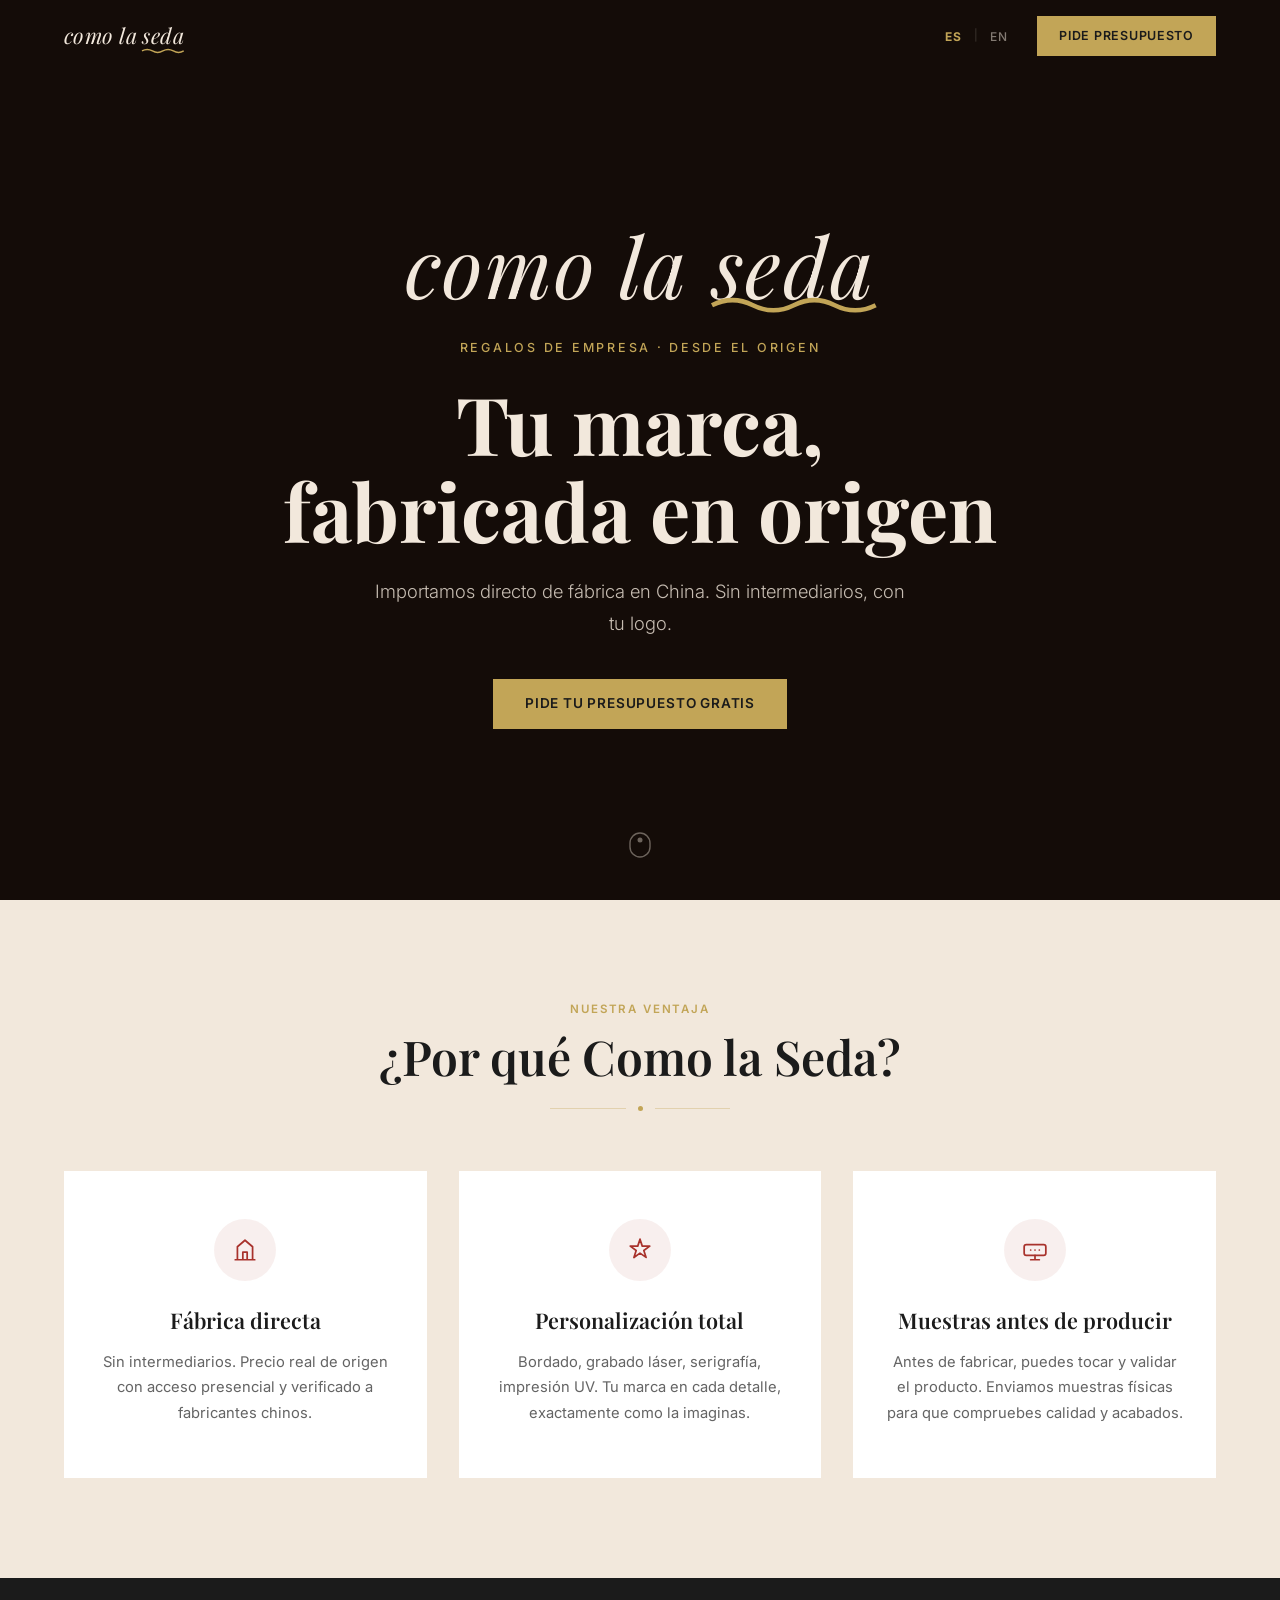
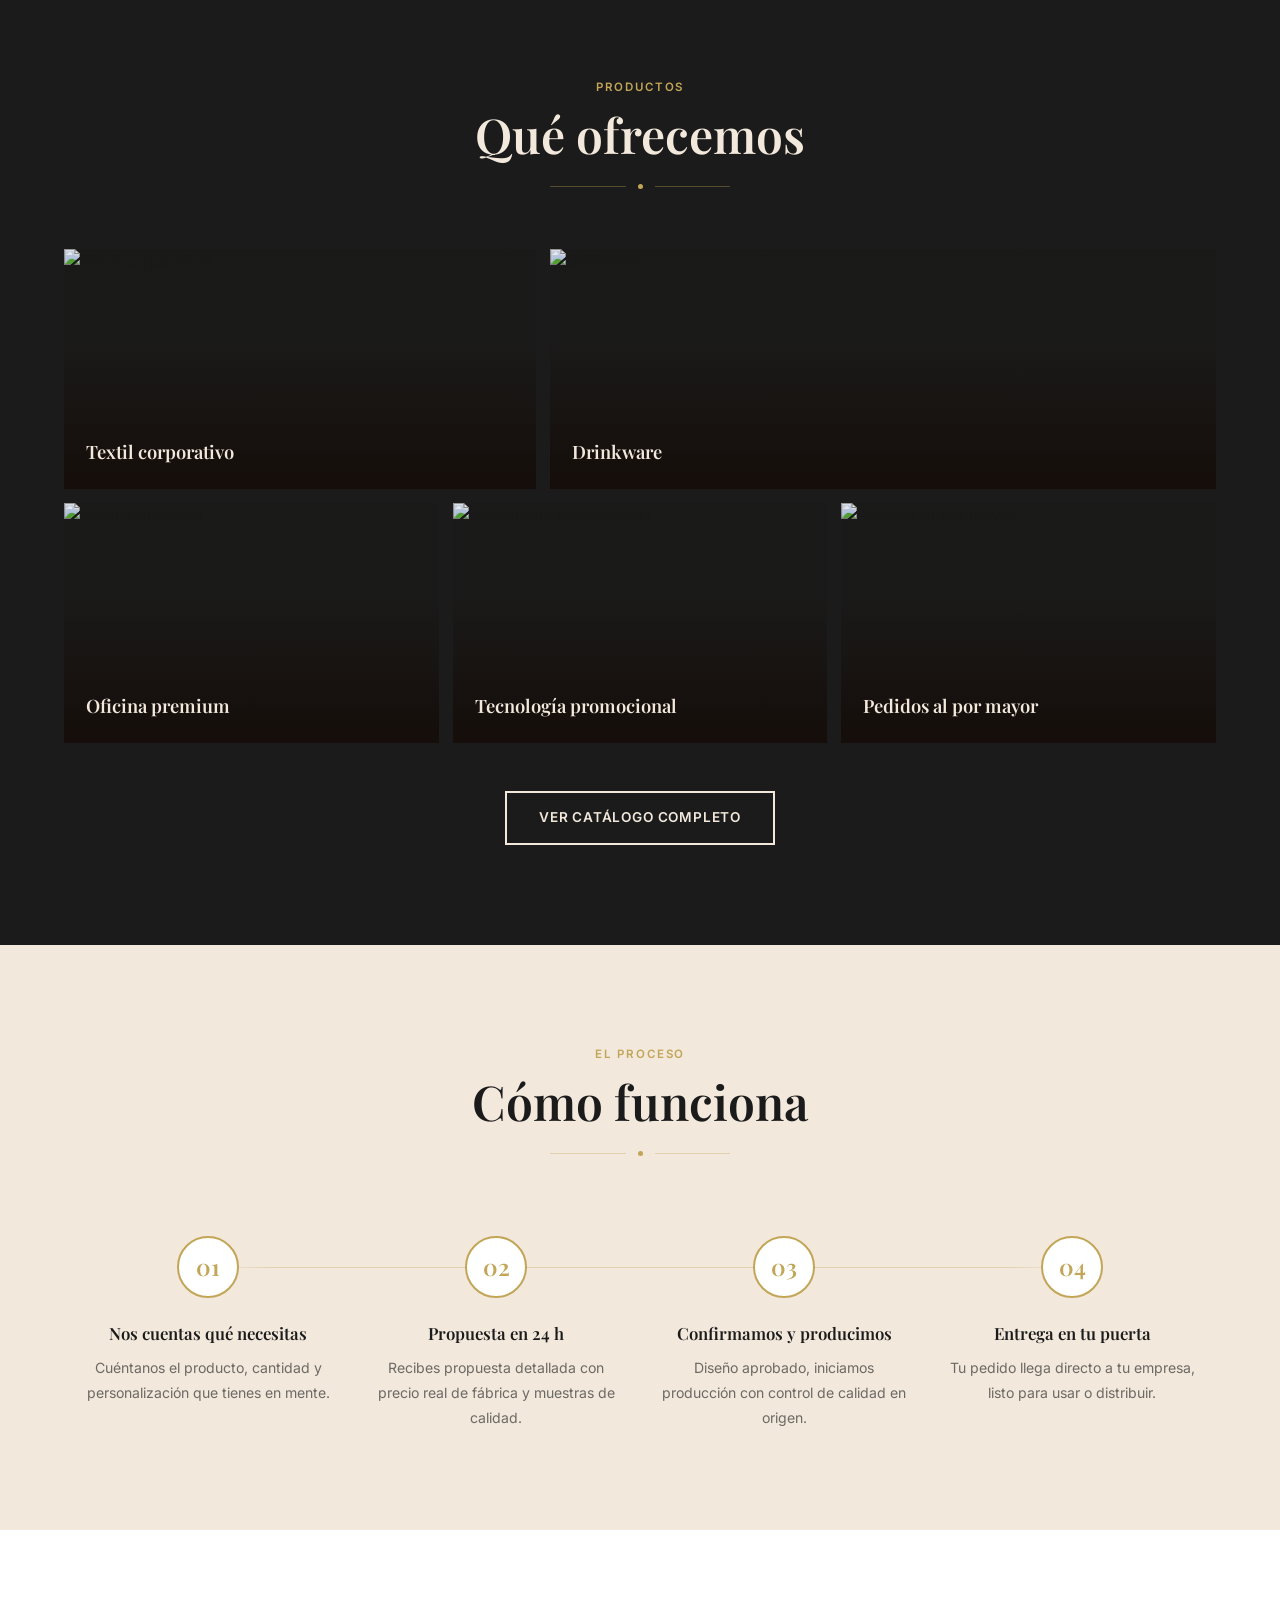
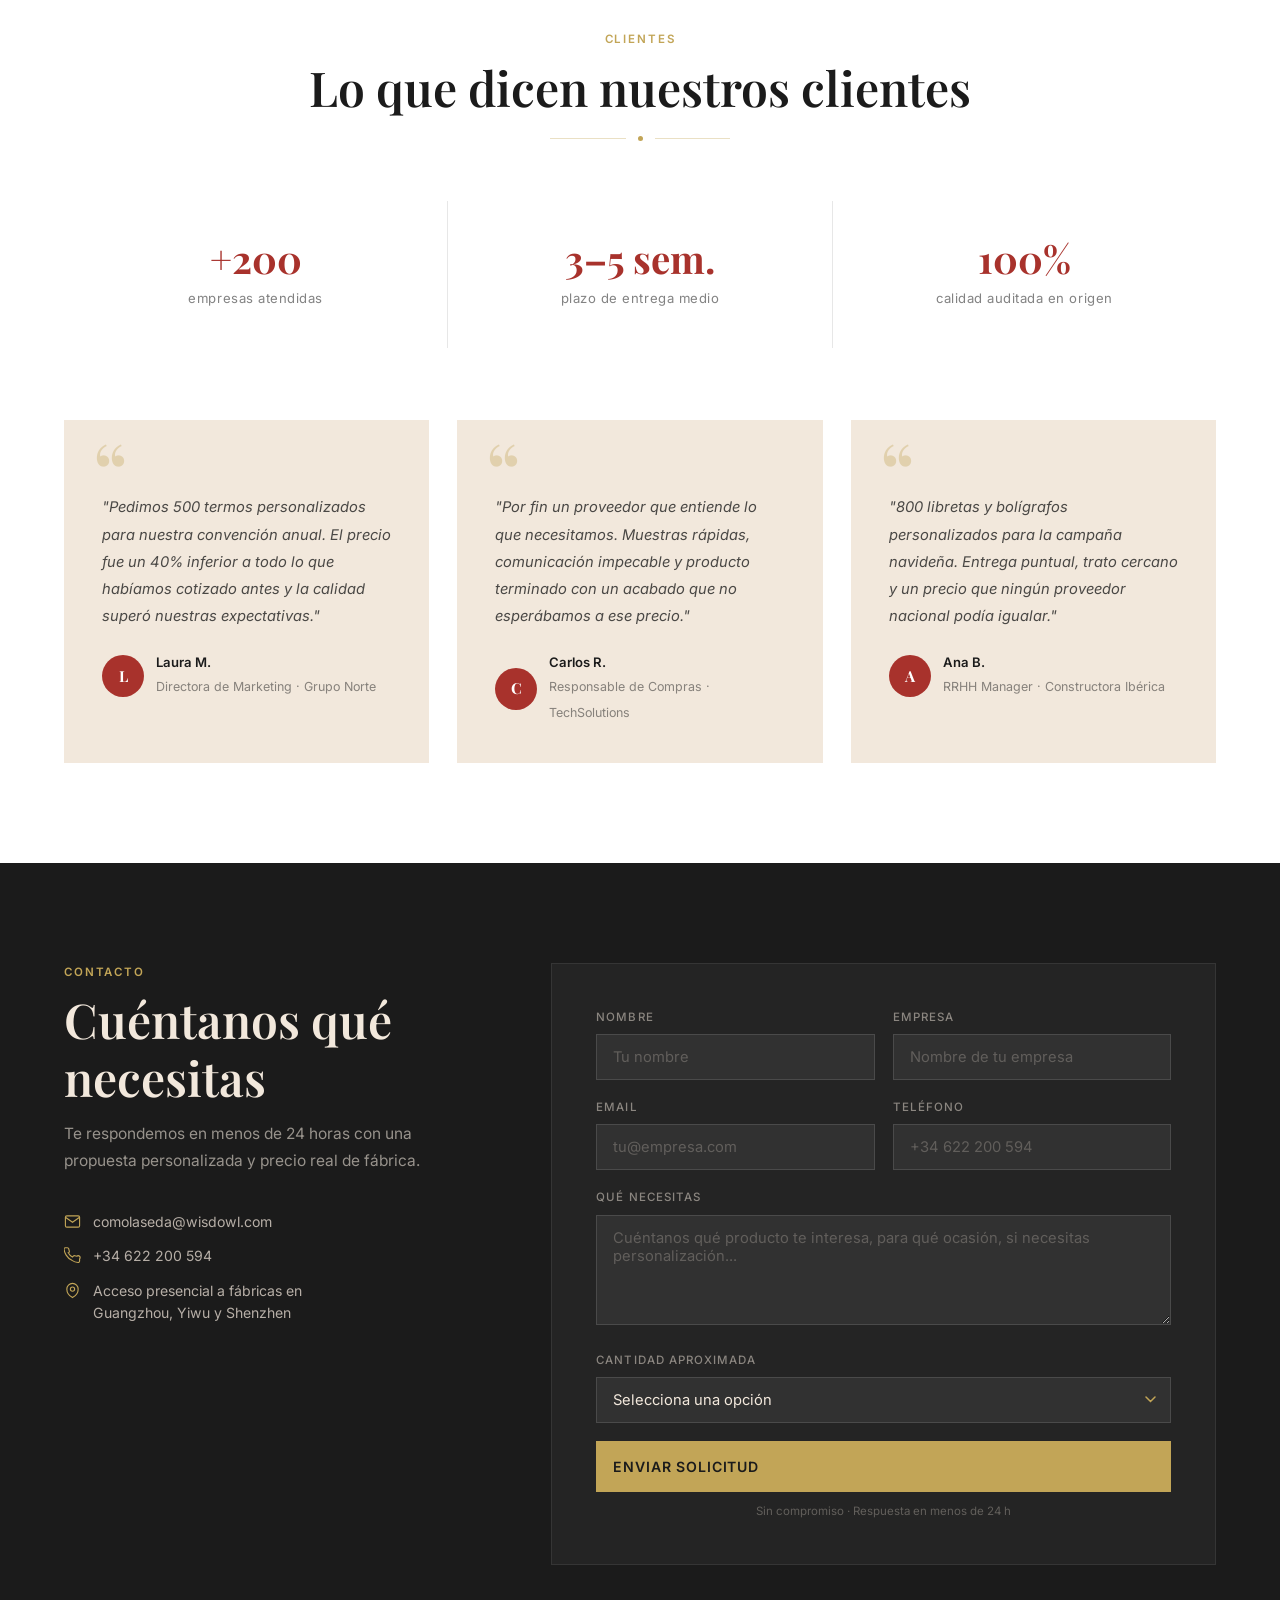
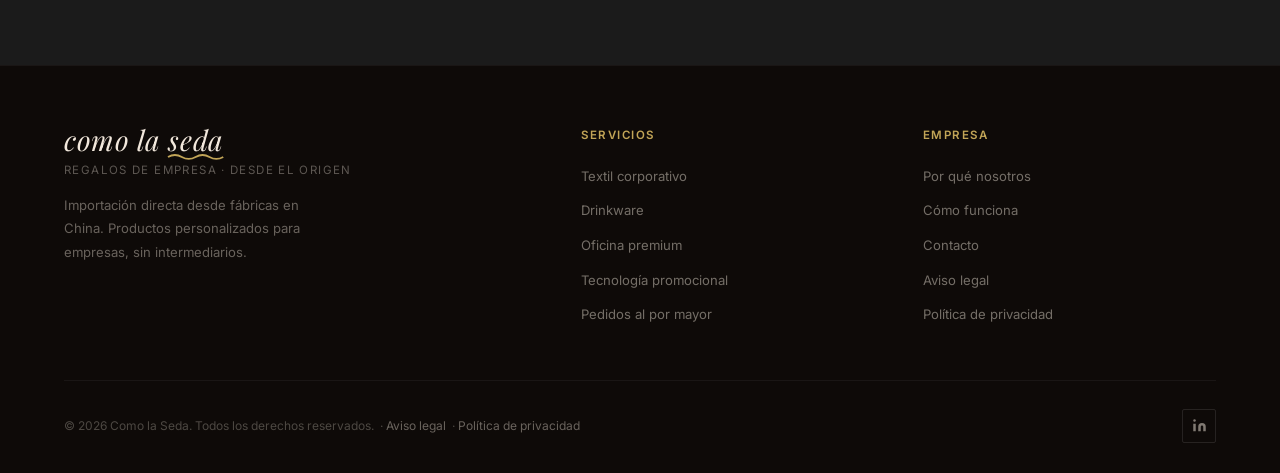
==== commit f8dceb04: "Actualizar teléfono y email de contacto Co-Authored-By: Claude Sonnet 4.6 <noreply@anthropic.com>" ====
--- a/index.html
+++ b/index.html
@@ -578,11 +578,11 @@
         <p class="cta-sub" data-i18n="cta.sub">Te respondemos en menos de 24 horas con una propuesta personalizada y precio real de fábrica.</p>
         <div class="cta-detail">
           <svg viewBox="0 0 24 24"><path d="M4 4h16c1.1 0 2 .9 2 2v12c0 1.1-.9 2-2 2H4c-1.1 0-2-.9-2-2V6c0-1.1.9-2 2-2z"/><polyline points="22,6 12,13 2,6"/></svg>
-          <span>hola@comolasequeda.com</span>
+          <span>comolaseda@wisdowl.com</span>
         </div>
         <div class="cta-detail">
           <svg viewBox="0 0 24 24"><path d="M22 16.92v3a2 2 0 01-2.18 2 19.79 19.79 0 01-8.63-3.07A19.5 19.5 0 013.07 11.5a19.79 19.79 0 01-3.07-8.67A2 2 0 011.72 1h3a2 2 0 012 1.72c.127.96.361 1.903.7 2.81a2 2 0 01-.45 2.11L5.91 8.09a16 16 0 006 6l1.27-1.27a2 2 0 012.11-.45c.907.339 1.85.573 2.81.7A2 2 0 0122 16.92z"/></svg>
-          <span>+34 600 000 000</span>
+          <span>+34 622 200 594</span>
         </div>
         <div class="cta-detail">
           <svg viewBox="0 0 24 24"><path d="M12 22s-8-4.5-8-11.8A8 8 0 0112 2a8 8 0 018 8.2c0 7.3-8 11.8-8 11.8z"/><circle cx="12" cy="10" r="3"/></svg>
@@ -609,7 +609,7 @@
             </div>
             <div class="fg">
               <label for="f-tel" data-i18n="f.tel">Teléfono</label>
-              <input type="tel" id="f-tel" name="tel" placeholder="+34 600 000 000">
+              <input type="tel" id="f-tel" name="tel" placeholder="+34 622 200 594">
             </div>
           </div>
           <div class="fg">
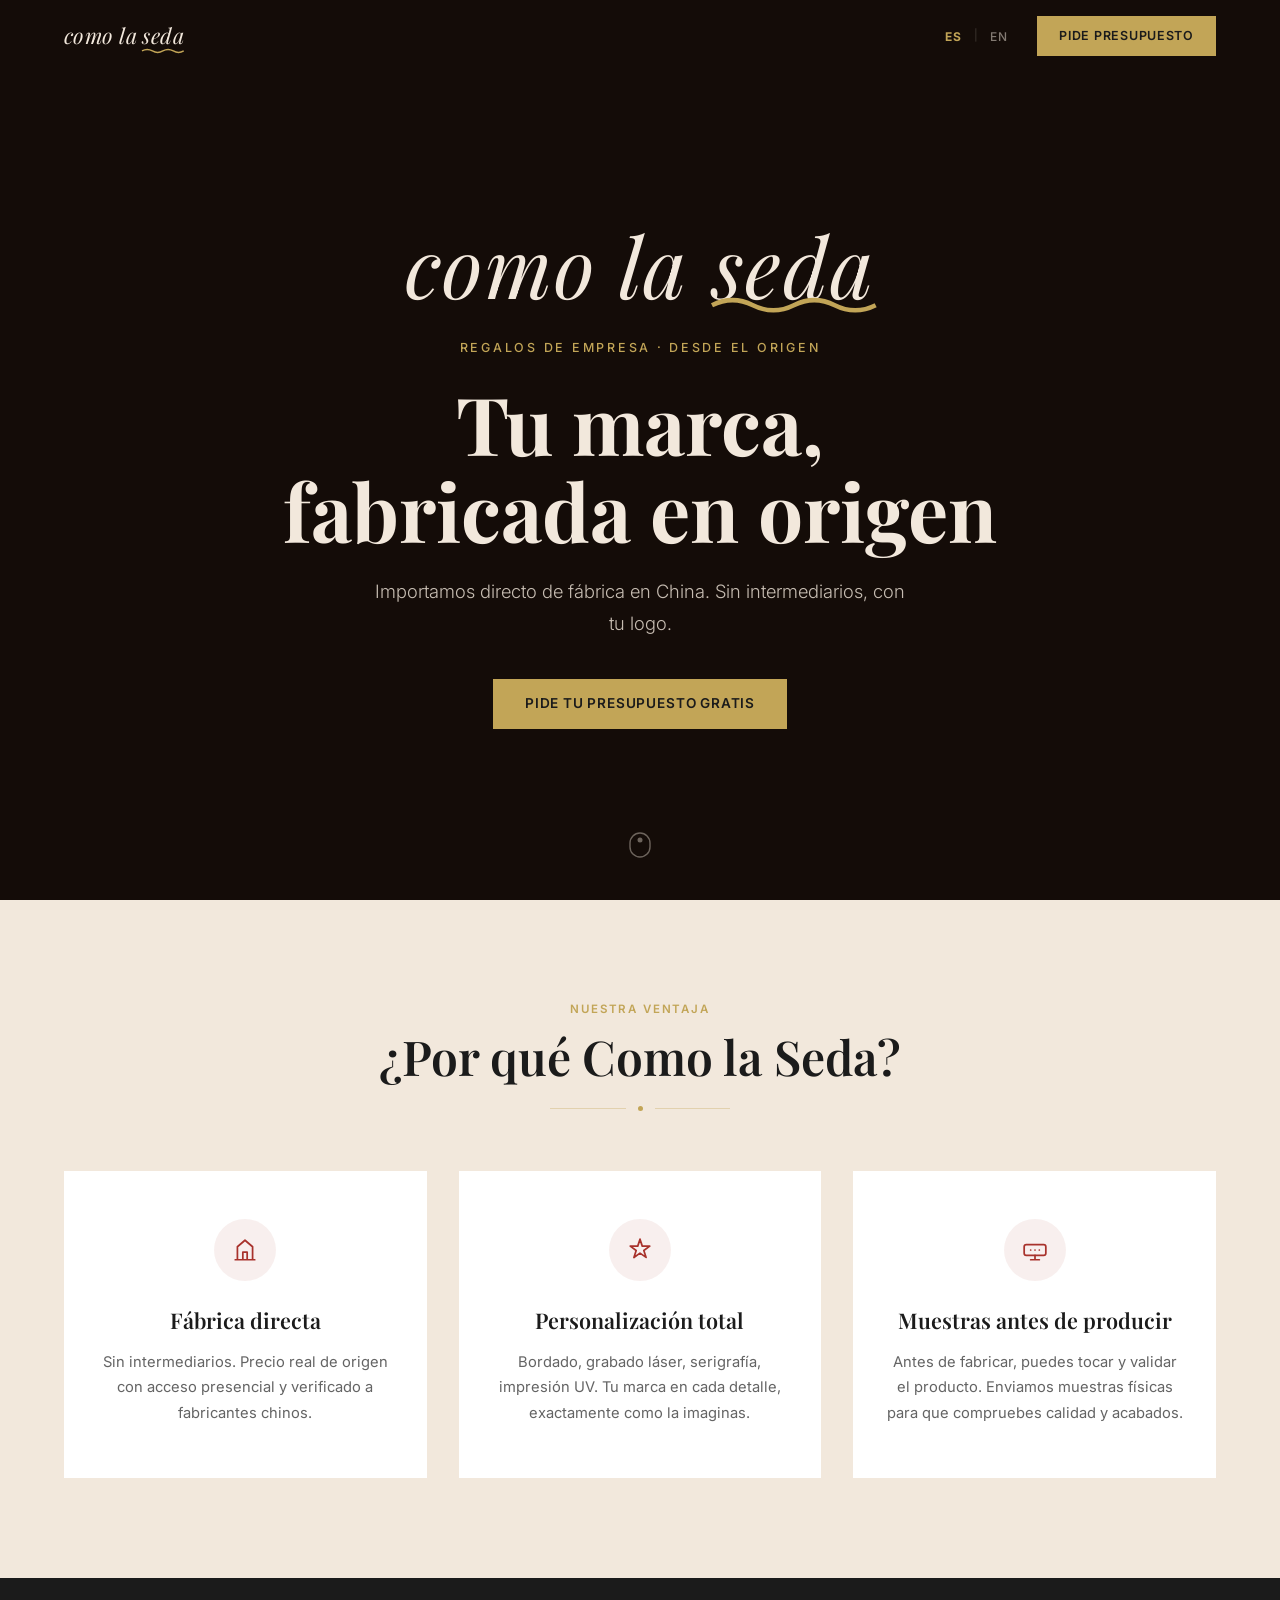
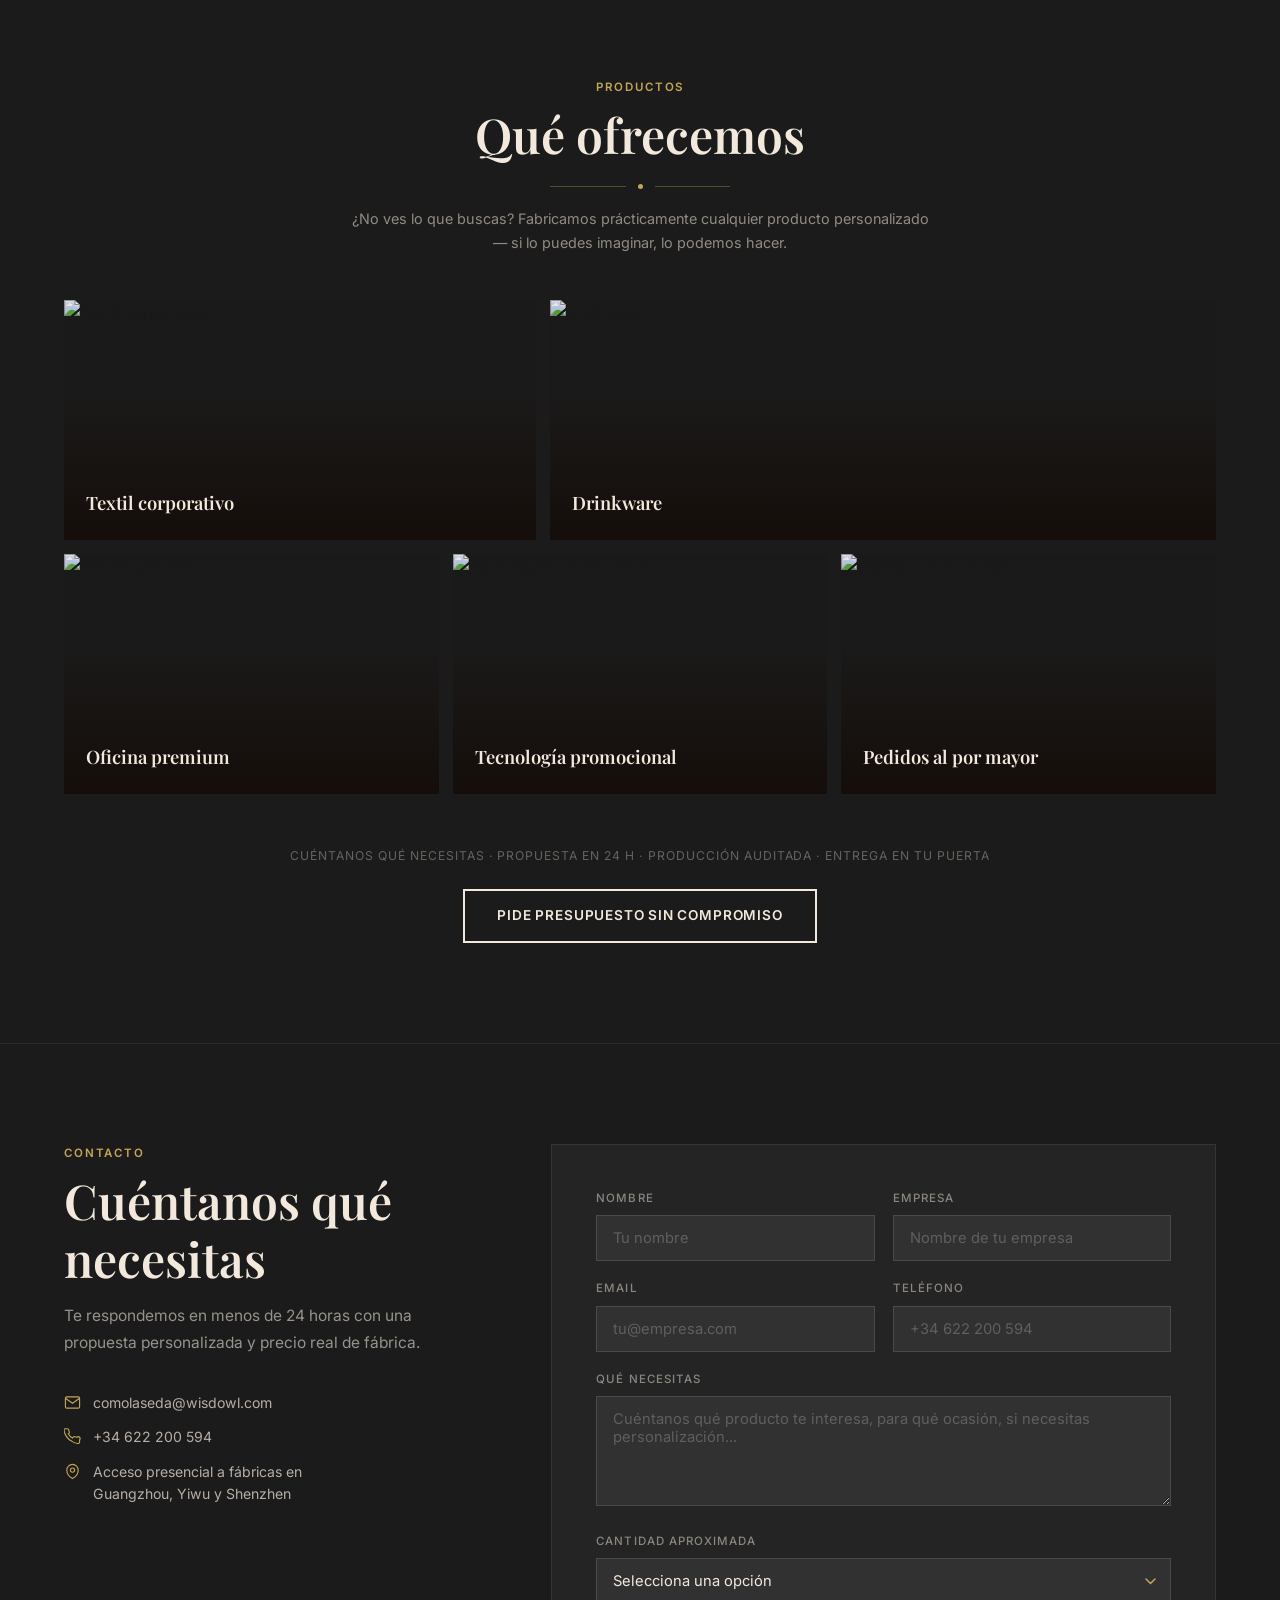
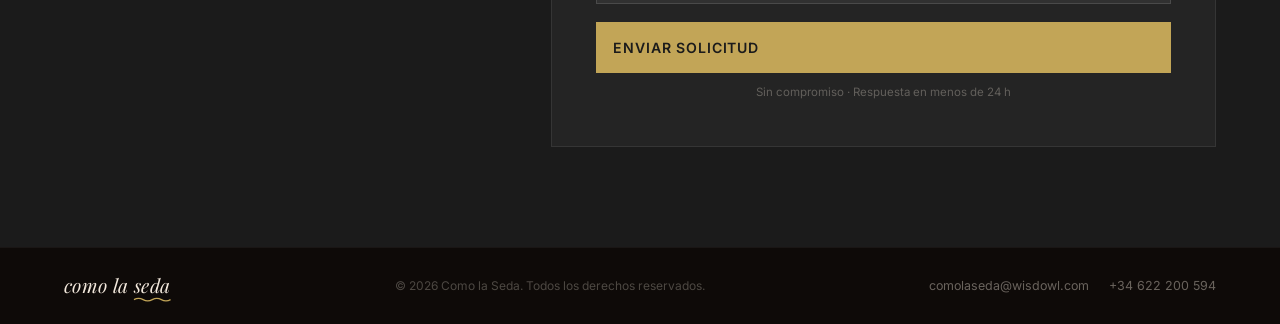
==== commit 6e4baea8: "Simplificar página: quitar Confianza y Proceso, footer reducido, nota producto libre en catálogo" ====
--- a/index.html
+++ b/index.html
@@ -160,8 +160,12 @@
 
 /* ─── Catálogo ─── */
 #cat{background:var(--dark);padding:100px 0}
-.cat-head{text-align:center;margin-bottom:60px}
+.cat-head{text-align:center;margin-bottom:16px}
 .cat-head .title{color:var(--cream)}
+.cat-note{
+  text-align:center;color:rgba(242,232,220,.55);font-size:.9rem;
+  max-width:580px;margin:18px auto 44px;line-height:1.7;
+}
 .cat-grid{display:grid;grid-template-columns:repeat(12,1fr);grid-template-rows:auto auto;gap:14px}
 .cat-item{position:relative;overflow:hidden;cursor:default}
 .cat-item:nth-child(1){grid-column:span 5;grid-row:1}
@@ -182,57 +186,14 @@
 }
 .cat-item:hover .cat-veil{background:linear-gradient(to top,rgba(168,50,44,.88) 0%,rgba(168,50,44,.15) 65%)}
 .cat-name{font-family:var(--serif);font-size:1.15rem;font-weight:600;color:var(--cream)}
-.cat-cta{text-align:center;margin-top:48px}
-
-/* ─── Proceso ─── */
-#proc{background:var(--cream);padding:100px 0}
-.proc-head{text-align:center;margin-bottom:80px}
-.proc-steps{display:grid;grid-template-columns:repeat(4,1fr);position:relative}
-.proc-line{
-  position:absolute;top:31px;left:12.5%;right:12.5%;height:1px;
-  background:linear-gradient(to right,transparent,var(--gold) 8%,var(--gold) 92%,transparent);
-  opacity:.35;pointer-events:none;
-}
-.proc-step{text-align:center;padding:0 20px}
-.paso{
-  width:62px;height:62px;border-radius:50%;background:#fff;
-  border:2px solid var(--gold);display:flex;align-items:center;justify-content:center;
-  margin:0 auto 22px;font-family:var(--serif);font-size:1.45rem;
-  font-weight:600;color:var(--gold);position:relative;z-index:1;
-  transition:all var(--ease);
-}
-.proc-step:hover .paso{background:var(--gold);color:#fff;transform:scale(1.1);box-shadow:0 6px 20px rgba(194,165,87,.35)}
-.proc-step h3{font-family:var(--serif);font-size:1.05rem;font-weight:600;color:var(--dark);margin-bottom:10px}
-.proc-step p{font-size:.88rem;color:rgba(27,27,27,.62);line-height:1.75}
-
-/* ─── Confianza ─── */
-#conf{background:#fff;padding:100px 0}
-.conf-head{text-align:center;margin-bottom:60px}
-.stats{display:grid;grid-template-columns:repeat(3,1fr);gap:1px;background:rgba(27,27,27,.1);margin-bottom:72px}
-.stat{background:#fff;text-align:center;padding:38px 20px}
-.stat-n{font-family:var(--serif);font-size:2.4rem;font-weight:700;color:var(--red);display:block;line-height:1;margin-bottom:7px}
-.stat-l{font-size:.82rem;color:rgba(27,27,27,.55);letter-spacing:.04em}
-.test-grid{display:grid;grid-template-columns:repeat(3,1fr);gap:28px}
-.test{background:var(--cream);padding:38px;position:relative}
-.test::before{
-  content:'\201C';font-family:var(--serif);font-size:5.5rem;
-  color:var(--gold);opacity:.35;position:absolute;top:8px;left:28px;line-height:1;
-}
-.test blockquote{
-  font-size:.92rem;line-height:1.85;color:rgba(27,27,27,.78);
-  margin-bottom:22px;padding-top:36px;font-style:italic;
-}
-.test-auth{display:flex;align-items:center;gap:12px}
-.test-av{
-  width:42px;height:42px;border-radius:50%;background:var(--red);
-  display:flex;align-items:center;justify-content:center;
-  font-family:var(--serif);font-size:.95rem;font-weight:700;color:#fff;flex-shrink:0;
-}
-.test-info strong{display:block;font-size:.82rem;font-weight:600;color:var(--dark)}
-.test-info span{font-size:.78rem;color:rgba(27,27,27,.5)}
+.cat-cta{text-align:center;margin-top:52px}
+.cat-proc{
+  color:rgba(242,232,220,.35);font-size:.76rem;letter-spacing:.08em;
+  text-transform:uppercase;margin-bottom:24px;
+}
 
 /* ─── Contacto ─── */
-#cta{background:var(--dark);padding:100px 0}
+#cta{background:var(--dark);padding:100px 0;border-top:1px solid rgba(255,255,255,.07)}
 .cta-inner{display:grid;grid-template-columns:1fr 1.6fr;gap:72px;align-items:start}
 .cta-info .title{color:var(--cream);margin-bottom:14px}
 .cta-sub{color:rgba(242,232,220,.58);font-size:.97rem;line-height:1.75;margin-bottom:36px}
@@ -274,27 +235,13 @@
 .fsuccess p{color:rgba(242,232,220,.58);font-size:.92rem}
 
 /* ─── Footer ─── */
-footer{background:#0e0a08;padding:60px 0 30px;border-top:1px solid rgba(255,255,255,.05)}
-.ft-inner{display:grid;grid-template-columns:1.6fr 1fr 1fr;gap:48px;margin-bottom:44px}
-.ft-brand .logo-wrap{font-size:1.7rem;color:var(--cream)}
-.ft-tag{font-size:.72rem;color:rgba(242,232,220,.35);letter-spacing:.12em;text-transform:uppercase;margin-top:7px}
-.ft-desc{font-size:.82rem;color:rgba(242,232,220,.4);line-height:1.8;margin-top:14px;max-width:270px}
-.ft-col h4{font-size:.72rem;font-weight:600;letter-spacing:.13em;text-transform:uppercase;color:var(--gold);margin-bottom:18px}
-.ft-col li{margin-bottom:9px}
-.ft-col a{font-size:.82rem;color:rgba(242,232,220,.45);transition:color var(--ease)}
-.ft-col a:hover{color:var(--cream)}
-.ft-bot{display:flex;align-items:center;justify-content:space-between;padding-top:28px;border-top:1px solid rgba(255,255,255,.05)}
+footer{background:#0e0a08;padding:28px 0;border-top:1px solid rgba(255,255,255,.05)}
+.ft-bot{display:flex;align-items:center;justify-content:space-between;flex-wrap:wrap;gap:14px}
+.ft-logo{font-size:1.2rem;color:var(--cream)}
 .ft-copy{font-size:.75rem;color:rgba(242,232,220,.28)}
-.ft-copy a{color:rgba(242,232,220,.4);transition:color var(--ease)}
-.ft-copy a:hover{color:var(--cream)}
-.socials{display:flex;gap:10px}
-.soc{
-  width:34px;height:34px;border:1px solid rgba(255,255,255,.1);border-radius:2px;
-  display:flex;align-items:center;justify-content:center;transition:all var(--ease);
-}
-.soc:hover{border-color:var(--gold);background:rgba(194,165,87,.1)}
-.soc svg{width:15px;height:15px;fill:rgba(242,232,220,.5);transition:fill var(--ease)}
-.soc:hover svg{fill:var(--gold)}
+.ft-links{display:flex;gap:20px}
+.ft-links a{font-size:.78rem;color:rgba(242,232,220,.4);transition:color var(--ease)}
+.ft-links a:hover{color:var(--cream)}
 
 /* ─── Fade-up ─── */
 .fu{opacity:0;transform:translateY(28px);transition:opacity .7s ease,transform .7s ease}
@@ -310,25 +257,19 @@
   .cat-item:nth-child(2){grid-column:span 6}
   .cat-item:nth-child(3),.cat-item:nth-child(4),.cat-item:nth-child(5){grid-column:span 4}
   .cta-inner{gap:44px}
-  .ft-inner{grid-template-columns:1fr 1fr}
 }
 @media(max-width:768px){
   .hdr-cta{display:none}
   .porq-grid{grid-template-columns:1fr;max-width:460px;margin:0 auto}
   .cat-grid{grid-template-columns:1fr 1fr}
   .cat-item:nth-child(n){grid-column:span 1 !important;grid-row:auto !important}
-  .proc-line{display:none}
-  .proc-steps{grid-template-columns:1fr 1fr;gap:36px}
-  .stats{grid-template-columns:1fr}
-  .test-grid{grid-template-columns:1fr}
   .cta-inner{grid-template-columns:1fr;gap:44px}
   .cform{padding:28px 20px}
   .frow{grid-template-columns:1fr}
-  .ft-inner{grid-template-columns:1fr}
-  .ft-bot{flex-direction:column;gap:16px;text-align:center}
+  .ft-bot{flex-direction:column;gap:12px;text-align:center}
+  .ft-links{flex-direction:column;align-items:center;gap:8px}
 }
 @media(max-width:480px){
-  .proc-steps{grid-template-columns:1fr}
   .cat-grid{grid-template-columns:1fr}
 }
 </style>
@@ -431,6 +372,7 @@
       <h2 class="title" data-i18n="cat.title">Qué ofrecemos</h2>
       <div class="divider"><div class="divider-dot"></div></div>
     </div>
+    <p class="cat-note" data-i18n="cat.note">¿No ves lo que buscas? Fabricamos prácticamente cualquier producto personalizado — si lo puedes imaginar, lo podemos hacer.</p>
     <div class="cat-grid">
 
       <div class="cat-item fu">
@@ -460,109 +402,8 @@
 
     </div>
     <div class="cat-cta">
-      <a href="#cta" class="btn btn-outline" data-i18n="cat.cta">Ver catálogo completo</a>
-    </div>
-  </div>
-</section>
-
-<!-- ═══════════════════════════ PROCESO ═══════════════════════════ -->
-<section id="proc">
-  <div class="wrap">
-    <div class="proc-head">
-      <span class="label" data-i18n="proc.label">El proceso</span>
-      <h2 class="title" data-i18n="proc.title">Cómo funciona</h2>
-      <div class="divider"><div class="divider-dot"></div></div>
-    </div>
-    <div class="proc-steps">
-      <div class="proc-line" aria-hidden="true"></div>
-
-      <div class="proc-step fu">
-        <div class="paso">01</div>
-        <h3 data-i18n="proc.1.h">Nos cuentas qué necesitas</h3>
-        <p data-i18n="proc.1.p">Cuéntanos el producto, cantidad y personalización que tienes en mente.</p>
-      </div>
-
-      <div class="proc-step fu">
-        <div class="paso">02</div>
-        <h3 data-i18n="proc.2.h">Propuesta en 24&nbsp;h</h3>
-        <p data-i18n="proc.2.p">Recibes propuesta detallada con precio real de fábrica y muestras de calidad.</p>
-      </div>
-
-      <div class="proc-step fu">
-        <div class="paso">03</div>
-        <h3 data-i18n="proc.3.h">Confirmamos y producimos</h3>
-        <p data-i18n="proc.3.p">Diseño aprobado, iniciamos producción con control de calidad en origen.</p>
-      </div>
-
-      <div class="proc-step fu">
-        <div class="paso">04</div>
-        <h3 data-i18n="proc.4.h">Entrega en tu puerta</h3>
-        <p data-i18n="proc.4.p">Tu pedido llega directo a tu empresa, listo para usar o distribuir.</p>
-      </div>
-
-    </div>
-  </div>
-</section>
-
-<!-- ═══════════════════════════ CONFIANZA ═══════════════════════════ -->
-<section id="conf">
-  <div class="wrap">
-    <div class="conf-head">
-      <span class="label" data-i18n="conf.label">Clientes</span>
-      <h2 class="title" data-i18n="conf.title">Lo que dicen nuestros clientes</h2>
-      <div class="divider"><div class="divider-dot"></div></div>
-    </div>
-
-    <div class="stats">
-      <div class="stat fu">
-        <span class="stat-n">+200</span>
-        <span class="stat-l" data-i18n="stat.1">empresas atendidas</span>
-      </div>
-      <div class="stat fu">
-        <span class="stat-n">3–5 sem.</span>
-        <span class="stat-l" data-i18n="stat.2">plazo de entrega medio</span>
-      </div>
-      <div class="stat fu">
-        <span class="stat-n">100%</span>
-        <span class="stat-l" data-i18n="stat.3">calidad auditada en origen</span>
-      </div>
-    </div>
-
-    <div class="test-grid">
-
-      <div class="test fu">
-        <blockquote data-i18n="test.1.q">"Pedimos 500 termos personalizados para nuestra convención anual. El precio fue un 40% inferior a todo lo que habíamos cotizado antes y la calidad superó nuestras expectativas."</blockquote>
-        <div class="test-auth">
-          <div class="test-av">L</div>
-          <div class="test-info">
-            <strong data-i18n="test.1.n">Laura M.</strong>
-            <span data-i18n="test.1.r">Directora de Marketing · Grupo Norte</span>
-          </div>
-        </div>
-      </div>
-
-      <div class="test fu">
-        <blockquote data-i18n="test.2.q">"Por fin un proveedor que entiende lo que necesitamos. Muestras rápidas, comunicación impecable y producto terminado con un acabado que no esperábamos a ese precio."</blockquote>
-        <div class="test-auth">
-          <div class="test-av">C</div>
-          <div class="test-info">
-            <strong data-i18n="test.2.n">Carlos R.</strong>
-            <span data-i18n="test.2.r">Responsable de Compras · TechSolutions</span>
-          </div>
-        </div>
-      </div>
-
-      <div class="test fu">
-        <blockquote data-i18n="test.3.q">"800 libretas y bolígrafos personalizados para la campaña navideña. Entrega puntual, trato cercano y un precio que ningún proveedor nacional podía igualar."</blockquote>
-        <div class="test-auth">
-          <div class="test-av">A</div>
-          <div class="test-info">
-            <strong data-i18n="test.3.n">Ana B.</strong>
-            <span data-i18n="test.3.r">RRHH Manager · Constructora Ibérica</span>
-          </div>
-        </div>
-      </div>
-
+      <p class="cat-proc" data-i18n="cat.proc">Cuéntanos qué necesitas · propuesta en 24 h · producción auditada · entrega en tu puerta</p>
+      <a href="#cta" class="btn btn-outline" data-i18n="cat.cta">Pide presupuesto sin compromiso</a>
     </div>
   </div>
 </section>
@@ -651,54 +492,14 @@
 <!-- ═══════════════════════════ FOOTER ═══════════════════════════ -->
 <footer>
   <div class="wrap">
-    <div class="ft-inner">
-
-      <div class="ft-brand">
-        <div class="logo-wrap" style="font-size:1.75rem;color:var(--cream)">
-          como la <span class="seda-inner">seda
-            <svg class="seda-wave" viewBox="0 0 56 8" fill="none" preserveAspectRatio="none">
-              <path d="M0,4 Q7,0 14,4 Q21,8 28,4 Q35,0 42,4 Q49,8 56,4" stroke="#C2A557" stroke-width="1.9" fill="none"/>
-            </svg>
-          </span>
-        </div>
-        <p class="ft-tag" data-i18n="ft.tag">Regalos de empresa · Desde el origen</p>
-        <p class="ft-desc" data-i18n="ft.desc">Importación directa desde fábricas en China. Productos personalizados para empresas, sin intermediarios.</p>
-      </div>
-
-      <div class="ft-col">
-        <h4 data-i18n="ft.c1.h">Servicios</h4>
-        <ul>
-          <li><a href="#cat" data-i18n="cat.1">Textil corporativo</a></li>
-          <li><a href="#cat" data-i18n="cat.2">Drinkware</a></li>
-          <li><a href="#cat" data-i18n="cat.3">Oficina premium</a></li>
-          <li><a href="#cat" data-i18n="cat.4">Tecnología promocional</a></li>
-          <li><a href="#cat" data-i18n="cat.5">Pedidos al por mayor</a></li>
-        </ul>
-      </div>
-
-      <div class="ft-col">
-        <h4 data-i18n="ft.c2.h">Empresa</h4>
-        <ul>
-          <li><a href="#porq" data-i18n="ft.c2.1">Por qué nosotros</a></li>
-          <li><a href="#proc" data-i18n="ft.c2.2">Cómo funciona</a></li>
-          <li><a href="#cta"  data-i18n="ft.c2.3">Contacto</a></li>
-          <li><a href="#"     data-i18n="ft.legal">Aviso legal</a></li>
-          <li><a href="#"     data-i18n="ft.priv">Política de privacidad</a></li>
-        </ul>
-      </div>
-
-    </div>
-
     <div class="ft-bot">
-      <p class="ft-copy">
-        <span data-i18n="ft.rights">© 2026 Como la Seda. Todos los derechos reservados.</span>
-        &nbsp;·&nbsp;<a href="#" data-i18n="ft.legal">Aviso legal</a>
-        &nbsp;·&nbsp;<a href="#" data-i18n="ft.priv">Política de privacidad</a>
-      </p>
-      <div class="socials">
-        <a href="https://linkedin.com" target="_blank" rel="noopener noreferrer" class="soc" aria-label="LinkedIn">
-          <svg viewBox="0 0 24 24"><path d="M16 8a6 6 0 016 6v7h-4v-7a2 2 0 00-2-2 2 2 0 00-2 2v7h-4v-7a6 6 0 016-6zM2 9h4v12H2z"/><circle cx="4" cy="4" r="2"/></svg>
-        </a>
+      <a href="#" class="ft-logo logo-wrap" aria-label="Como la Seda">
+        como la <span class="seda-inner">seda<svg class="seda-wave" viewBox="0 0 56 8" fill="none" preserveAspectRatio="none"><path d="M0,4 Q7,0 14,4 Q21,8 28,4 Q35,0 42,4 Q49,8 56,4" stroke="#C2A557" stroke-width="1.9" fill="none"/></svg></span>
+      </a>
+      <p class="ft-copy" data-i18n="ft.rights">© 2026 Como la Seda. Todos los derechos reservados.</p>
+      <div class="ft-links">
+        <a href="mailto:comolaseda@wisdowl.com">comolaseda@wisdowl.com</a>
+        <a href="tel:+34622200594">+34 622 200 594</a>
       </div>
     </div>
   </div>
@@ -723,33 +524,14 @@
   'porq.3.p':'Antes de fabricar, puedes tocar y validar el producto. Enviamos muestras físicas para que compruebes calidad y acabados.',
   'cat.label':'Productos',
   'cat.title':'Qué ofrecemos',
+  'cat.note':'¿No ves lo que buscas? Fabricamos prácticamente cualquier producto personalizado — si lo puedes imaginar, lo podemos hacer.',
   'cat.1':'Textil corporativo',
   'cat.2':'Drinkware',
   'cat.3':'Oficina premium',
   'cat.4':'Tecnología promocional',
   'cat.5':'Pedidos al por mayor',
-  'cat.cta':'Ver catálogo completo',
-  'proc.label':'El proceso',
-  'proc.title':'Cómo funciona',
-  'proc.1.h':'Nos cuentas qué necesitas',
-  'proc.1.p':'Cuéntanos el producto, cantidad y personalización que tienes en mente.',
-  'proc.2.h':'Propuesta en 24 h',
-  'proc.2.p':'Recibes propuesta detallada con precio real de fábrica y muestras de calidad.',
-  'proc.3.h':'Confirmamos y producimos',
-  'proc.3.p':'Diseño aprobado, iniciamos producción con control de calidad en origen.',
-  'proc.4.h':'Entrega en tu puerta',
-  'proc.4.p':'Tu pedido llega directo a tu empresa, listo para usar o distribuir.',
-  'conf.label':'Clientes',
-  'conf.title':'Lo que dicen nuestros clientes',
-  'stat.1':'empresas atendidas',
-  'stat.2':'plazo de entrega medio',
-  'stat.3':'calidad auditada en origen',
-  'test.1.q':'"Pedimos 500 termos personalizados para nuestra convención anual. El precio fue un 40 % inferior a todo lo que habíamos cotizado antes y la calidad superó nuestras expectativas."',
-  'test.1.n':'Laura M.','test.1.r':'Directora de Marketing · Grupo Norte',
-  'test.2.q':'"Por fin un proveedor que entiende lo que necesitamos. Muestras rápidas, comunicación impecable y producto terminado con un acabado que no esperábamos a ese precio."',
-  'test.2.n':'Carlos R.','test.2.r':'Responsable de Compras · TechSolutions',
-  'test.3.q':'"800 libretas y bolígrafos personalizados para la campaña navideña. Entrega puntual, trato cercano y un precio que ningún proveedor nacional podía igualar."',
-  'test.3.n':'Ana B.','test.3.r':'RRHH Manager · Constructora Ibérica',
+  'cat.proc':'Cuéntanos qué necesitas · propuesta en 24 h · producción auditada · entrega en tu puerta',
+  'cat.cta':'Pide presupuesto sin compromiso',
   'cta.label':'Contacto',
   'cta.title':'Cuéntanos qué necesitas',
   'cta.sub':'Te respondemos en menos de 24 horas con una propuesta personalizada y precio real de fábrica.',
@@ -760,14 +542,9 @@
   'f.qty.1':'Menos de 50 unidades','f.qty.2':'50 – 200 unidades',
   'f.qty.3':'200 – 500 unidades','f.qty.4':'500 – 1.000 unidades',
   'f.qty.5':'Más de 1.000 unidades',
-  'f.send':'Enviar solicitud','f.note':'Sin compromiso · Respuesta en menos de 24 h',
+  'f.send':'Enviar solicitud','f.note':'Sin compromiso · Respuesta en menos de 24 h',
   'f.ok.h':'¡Solicitud recibida!',
   'f.ok.p':'Te contactaremos en menos de 24 horas con una propuesta personalizada.',
-  'ft.tag':'Regalos de empresa · Desde el origen',
-  'ft.desc':'Importación directa desde fábricas en China. Productos personalizados para empresas, sin intermediarios.',
-  'ft.c1.h':'Servicios','ft.c2.h':'Empresa',
-  'ft.c2.1':'Por qué nosotros','ft.c2.2':'Cómo funciona','ft.c2.3':'Contacto',
-  'ft.legal':'Aviso legal','ft.priv':'Política de privacidad',
   'ft.rights':'© 2026 Como la Seda. Todos los derechos reservados.'
 },
 en:{
@@ -786,33 +563,14 @@
   'porq.3.p':'Before manufacturing, you can touch and validate the product. We send physical samples so you can check quality and finishes.',
   'cat.label':'Products',
   'cat.title':'What we offer',
+  'cat.note':'Don\'t see what you\'re looking for? We can make almost any custom product — if you can imagine it, we can make it.',
   'cat.1':'Corporate apparel',
   'cat.2':'Drinkware',
   'cat.3':'Premium office',
   'cat.4':'Promotional tech',
   'cat.5':'Wholesale orders',
-  'cat.cta':'View full catalogue',
-  'proc.label':'The process',
-  'proc.title':'How it works',
-  'proc.1.h':'Tell us what you need',
-  'proc.1.p':'Share the product, quantity and customization you have in mind.',
-  'proc.2.h':'Proposal in 24 h',
-  'proc.2.p':'Receive a detailed proposal with real factory prices and quality samples.',
-  'proc.3.h':'Confirmed and produced',
-  'proc.3.p':'Design approved, we start production with quality control at origin.',
-  'proc.4.h':'Delivered to your door',
-  'proc.4.p':'Your order arrives directly to your company, ready to use or distribute.',
-  'conf.label':'Clients',
-  'conf.title':'What our clients say',
-  'stat.1':'companies served',
-  'stat.2':'average delivery time',
-  'stat.3':'quality audited at origin',
-  'test.1.q':'"We ordered 500 custom thermal bottles for our annual convention. The price was 40 % lower than anything we had previously quoted and the quality exceeded our expectations."',
-  'test.1.n':'Laura M.','test.1.r':'Marketing Director · Grupo Norte',
-  'test.2.q':'"Finally a supplier that understands what we need. Fast samples, excellent communication and a finish we didn\'t expect at that price point."',
-  'test.2.n':'Carlos R.','test.2.r':'Purchasing Manager · TechSolutions',
-  'test.3.q':'"800 custom notebooks and pens for the Christmas campaign. On-time delivery, personal attention and a price no domestic supplier could match."',
-  'test.3.n':'Ana B.','test.3.r':'HR Manager · Constructora Ibérica',
+  'cat.proc':'Tell us what you need · proposal in 24 h · audited production · delivery to your door',
+  'cat.cta':'Get a quote — no commitment',
   'cta.label':'Contact',
   'cta.title':'Tell us what you need',
   'cta.sub':'We\'ll reply within 24 hours with a personalised proposal and a real factory price.',
@@ -823,14 +581,9 @@
   'f.qty.1':'Less than 50 units','f.qty.2':'50 – 200 units',
   'f.qty.3':'200 – 500 units','f.qty.4':'500 – 1,000 units',
   'f.qty.5':'More than 1,000 units',
-  'f.send':'Send request','f.note':'No commitment · Reply within 24 h',
+  'f.send':'Send request','f.note':'No commitment · Reply within 24 h',
   'f.ok.h':'Request received!',
   'f.ok.p':'We\'ll contact you within 24 hours with a personalised proposal.',
-  'ft.tag':'Corporate gifts · From the source',
-  'ft.desc':'Direct factory imports from China. Customised products for businesses, no middlemen.',
-  'ft.c1.h':'Services','ft.c2.h':'Company',
-  'ft.c2.1':'Why us','ft.c2.2':'How it works','ft.c2.3':'Contact',
-  'ft.legal':'Legal notice','ft.priv':'Privacy policy',
   'ft.rights':'© 2026 Como la Seda. All rights reserved.'
 }
 };
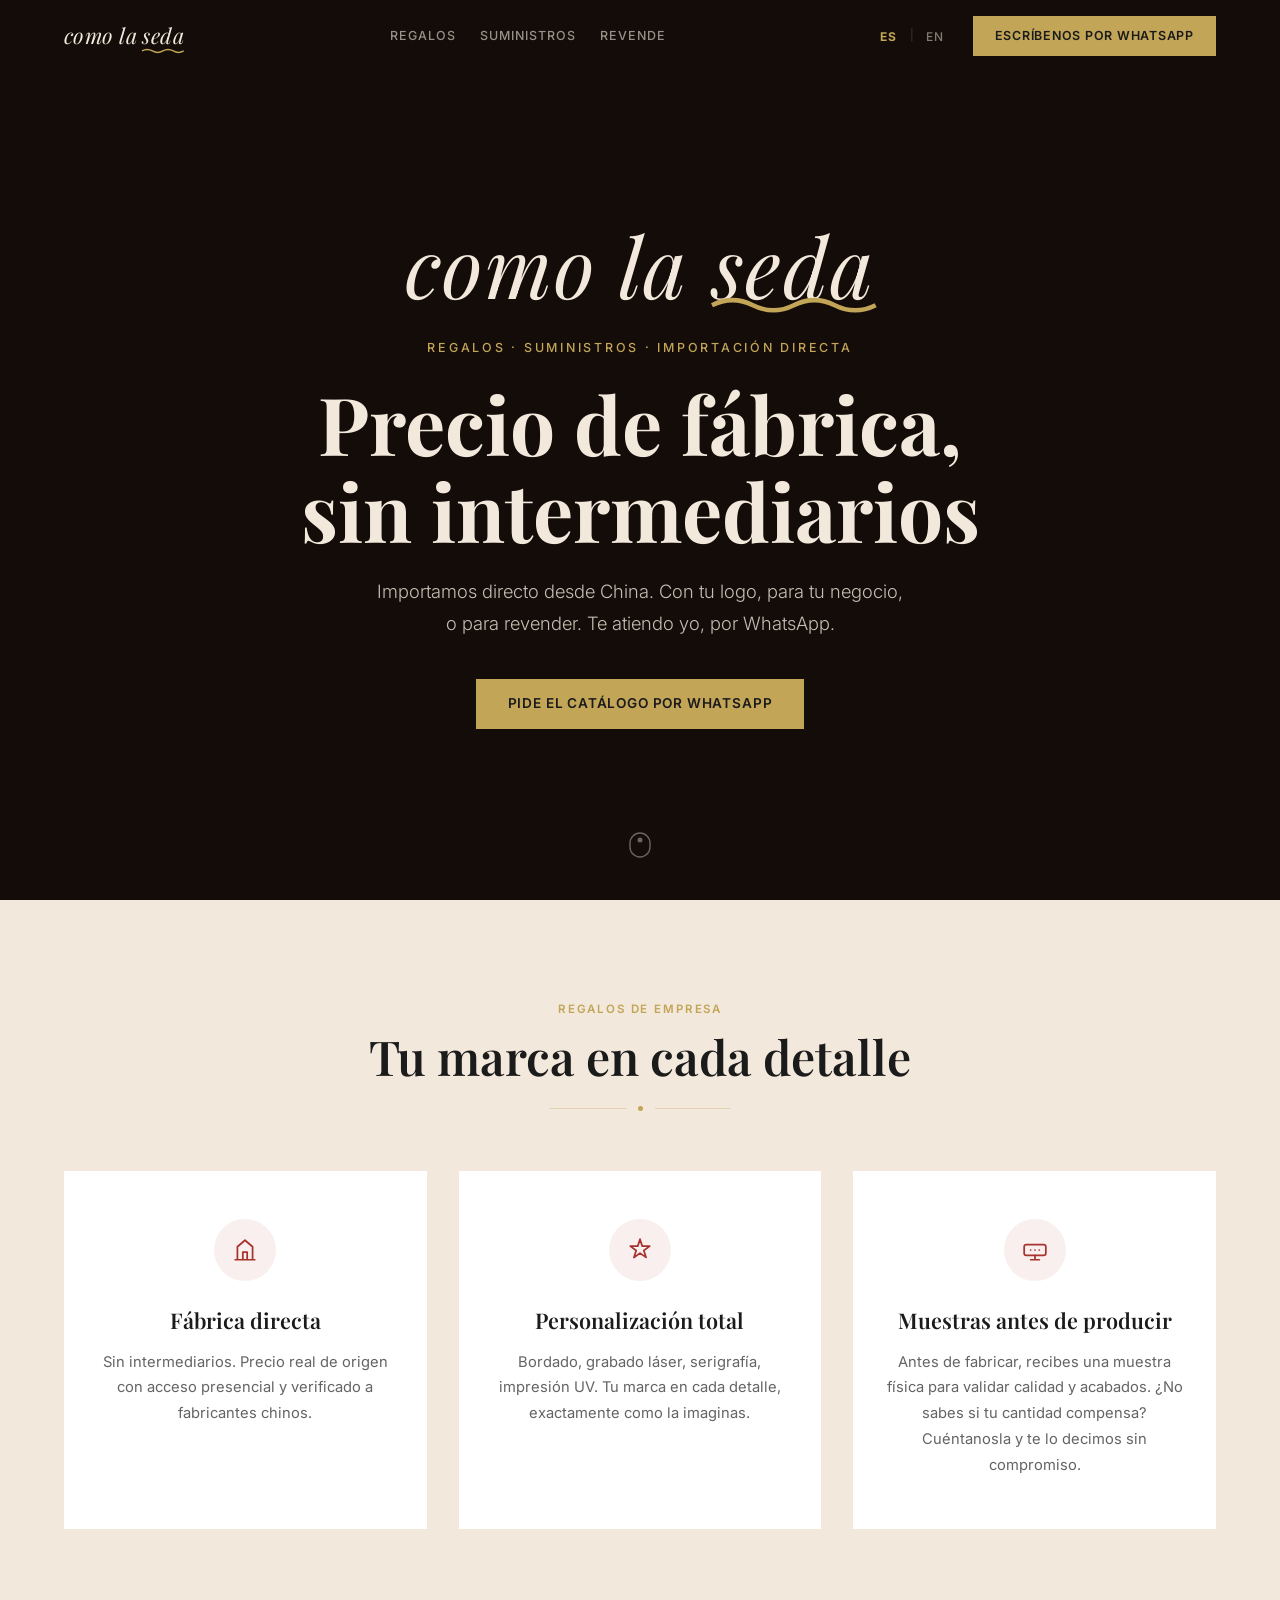
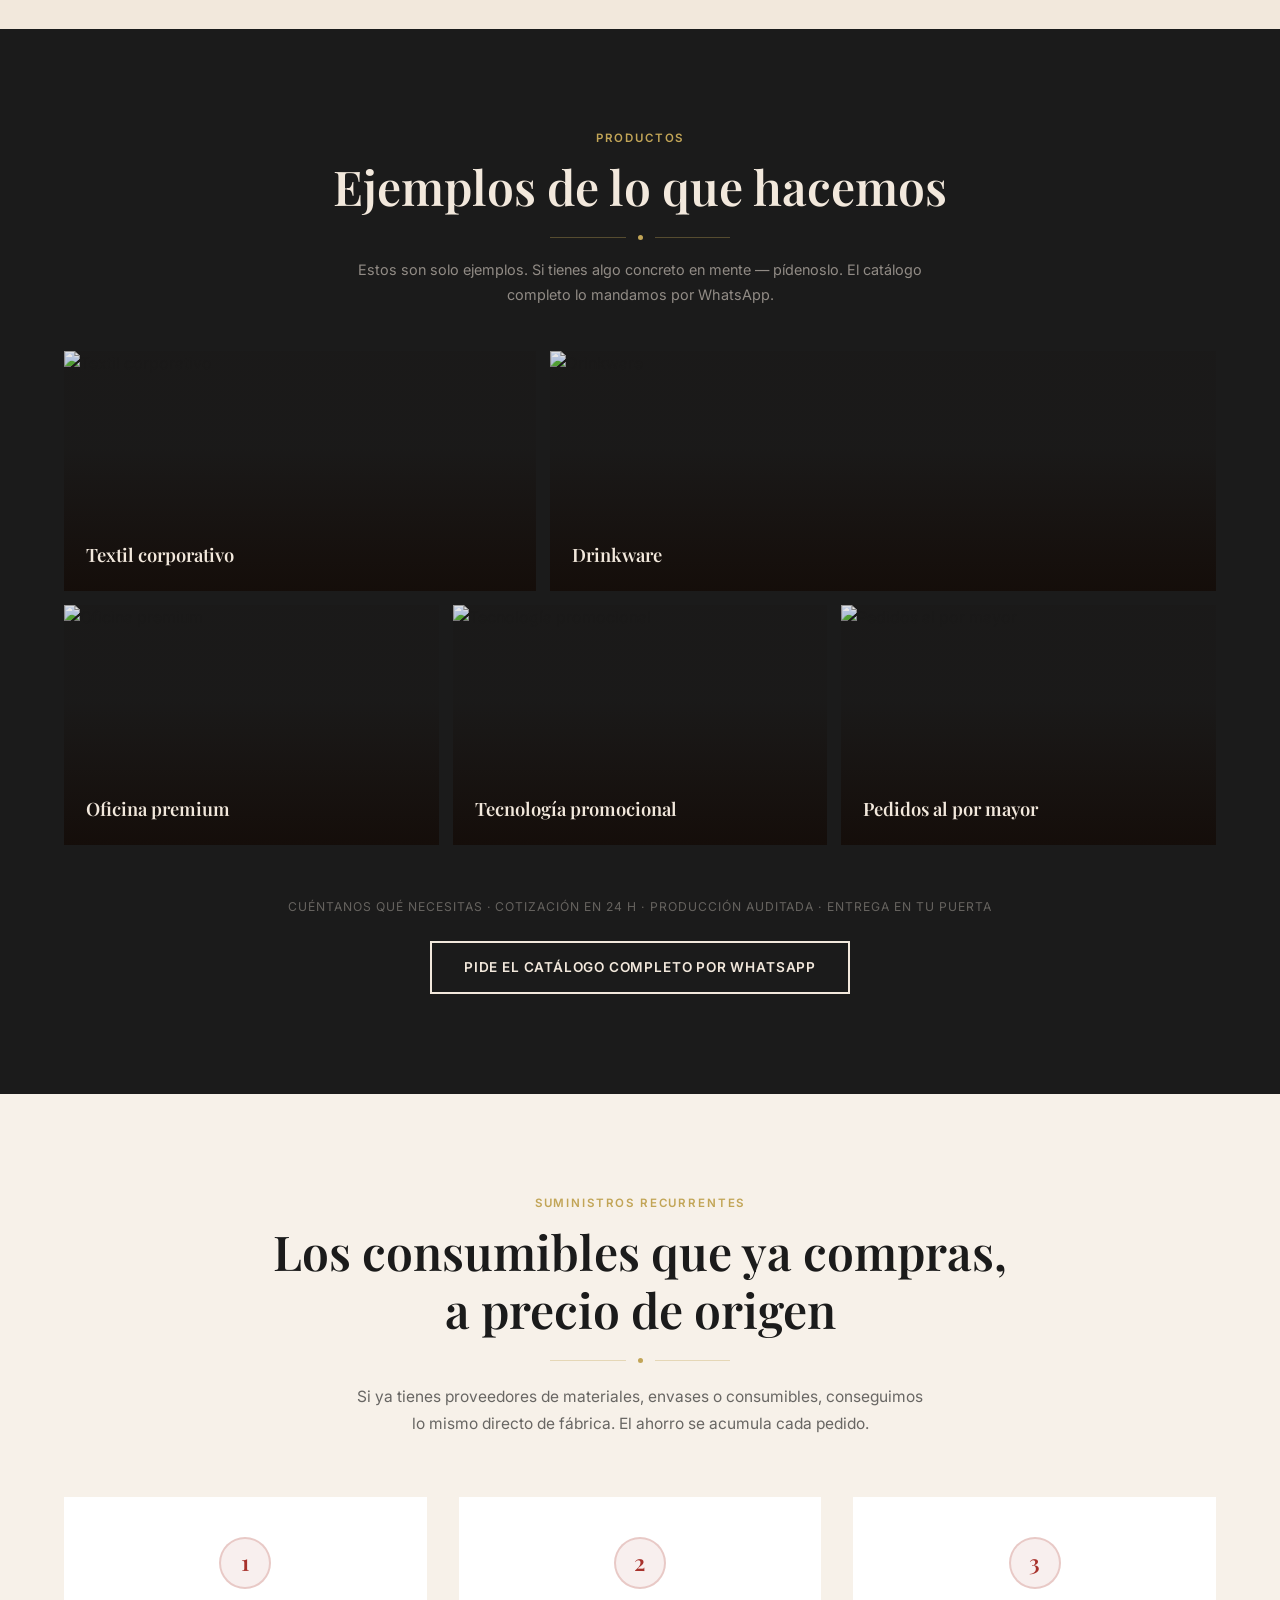
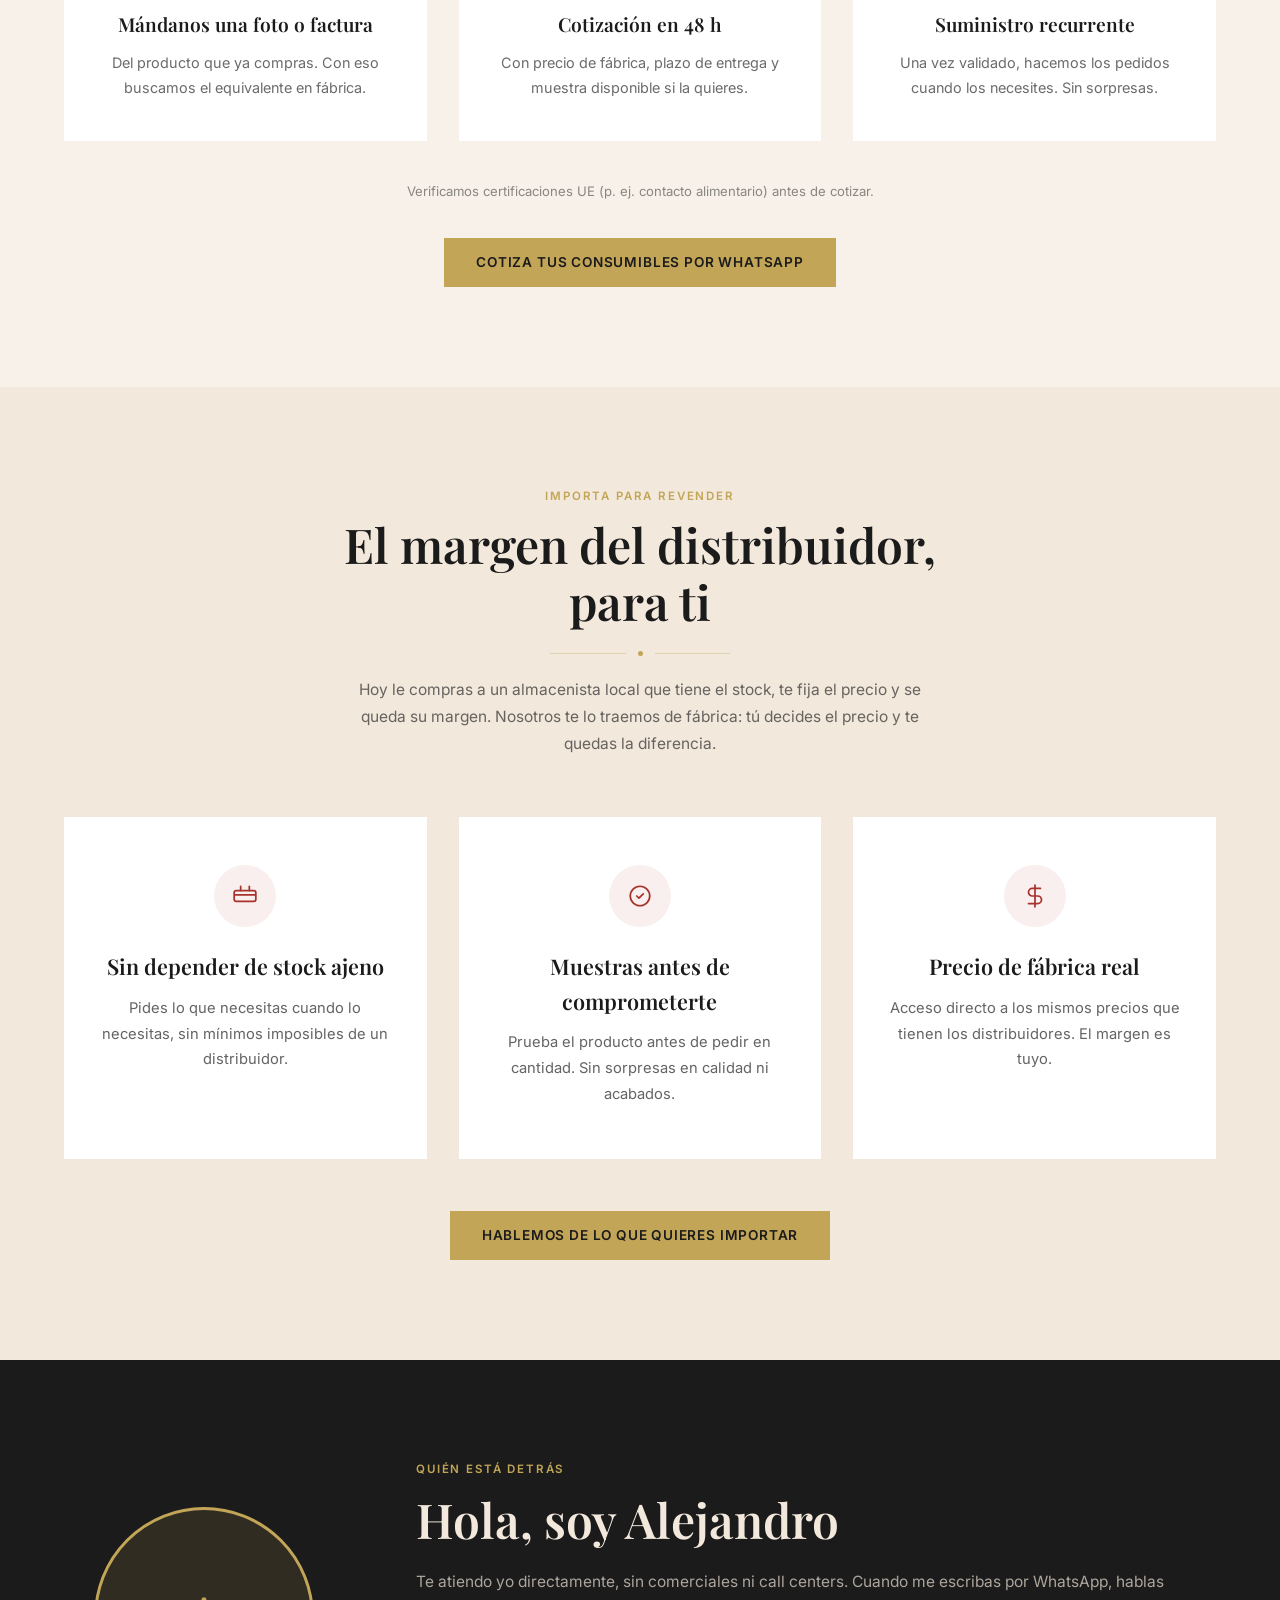
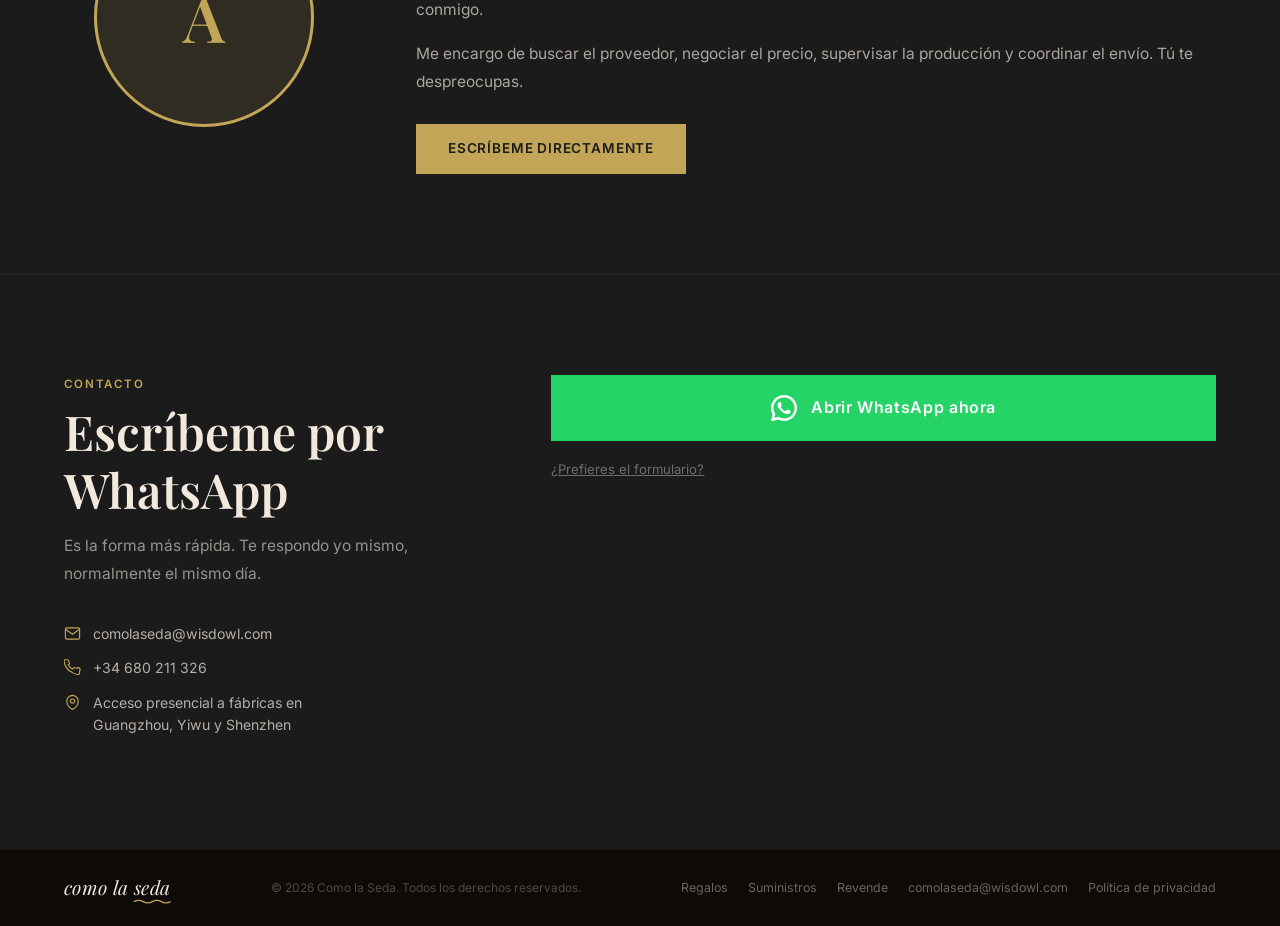
==== commit db6c853d: "feat: rediseño web todo-en-uno WhatsApp-first para 3 públicos - 3 secciones ancladas: #regalos, #sum" ====
--- a/index.html
+++ b/index.html
@@ -3,276 +3,33 @@
 <head>
 <meta charset="UTF-8">
 <meta name="viewport" content="width=device-width, initial-scale=1.0">
-<meta name="description" content="Como la Seda — Importación directa de productos personalizados desde fábricas en China. Regalos de empresa con tu logo, sin intermediarios.">
-<title>Como la Seda | Regalos de empresa · Desde el origen</title>
+<meta name="description" content="Como la Seda — Importación directa de productos personalizados desde fábricas en China. Regalos de empresa, suministros recurrentes e importación para revender. Sin intermediarios.">
+<title>Como la Seda | Desde el origen</title>
+
+<!-- Meta Pixel Code -->
+<script>
+!function(f,b,e,v,n,t,s)
+{if(f.fbq)return;n=f.fbq=function(){n.callMethod?
+n.callMethod.apply(n,arguments):n.queue.push(arguments)};
+if(!f._fbq)f._fbq=n;n.push=n;n.loaded=!0;n.version='2.0';
+n.queue=[];t=b.createElement(e);t.async=!0;
+t.src=v;s=b.getElementsByTagName(e)[0];
+s.parentNode.insertBefore(t,s)}(window, document,'script',
+'https://connect.facebook.net/en_US/fbevents.js');
+fbq('init', '25024738777223192');
+fbq('track', 'PageView');
+</script>
+<noscript><img height="1" width="1" style="display:none"
+src="https://www.facebook.com/tr?id=25024738777223192&ev=PageView&noscript=1"
+/></noscript>
+<!-- End Meta Pixel Code -->
+
 <link rel="icon" type="image/png" href="favicon.png">
 <link rel="apple-touch-icon" href="favicon.png">
 <link rel="preconnect" href="https://fonts.googleapis.com">
 <link rel="preconnect" href="https://fonts.gstatic.com" crossorigin>
 <link href="https://fonts.googleapis.com/css2?family=Playfair+Display:ital,wght@0,400;0,600;0,700;1,400;1,600&family=Inter:wght@300;400;500;600&display=swap" rel="stylesheet">
-<style>
-/* ─── Variables ─── */
-:root {
-  --red:    #A8322C;
-  --cream:  #F2E8DC;
-  --dark:   #1B1B1B;
-  --gold:   #C2A557;
-  --gold-l: #D4BB7A;
-  --serif:  'Playfair Display', Georgia, serif;
-  --sans:   'Inter', system-ui, sans-serif;
-  --max:    1200px;
-  --hh:     72px;
-  --ease:   0.3s ease;
-}
-
-/* ─── Reset ─── */
-*,*::before,*::after{box-sizing:border-box;margin:0;padding:0}
-html{scroll-behavior:smooth}
-body{font-family:var(--sans);color:var(--dark);background:var(--cream);line-height:1.6;overflow-x:hidden}
-img{display:block;max-width:100%}
-a{color:inherit;text-decoration:none}
-ul{list-style:none}
-button{cursor:pointer;border:none;background:none;font-family:inherit}
-
-/* ─── Utils ─── */
-.wrap{max-width:var(--max);margin:0 auto;padding:0 24px}
-
-.label{
-  font-size:.72rem;font-weight:600;letter-spacing:.16em;
-  text-transform:uppercase;color:var(--gold);margin-bottom:10px;
-  display:block;
-}
-.title{
-  font-family:var(--serif);font-size:clamp(2rem,4vw,3rem);
-  font-weight:600;line-height:1.2;color:var(--dark);
-}
-.divider{
-  display:flex;align-items:center;gap:12px;
-  max-width:180px;margin:20px auto 0;
-}
-.divider::before,.divider::after{
-  content:'';flex:1;height:1px;background:var(--gold);opacity:.35;
-}
-.divider-dot{width:5px;height:5px;border-radius:50%;background:var(--gold);flex-shrink:0}
-
-.btn{
-  display:inline-flex;align-items:center;gap:8px;
-  padding:14px 32px;font-family:var(--sans);font-size:.85rem;
-  font-weight:600;letter-spacing:.06em;text-transform:uppercase;
-  transition:all var(--ease);cursor:pointer;border:none;
-}
-.btn-gold{background:var(--gold);color:var(--dark)}
-.btn-gold:hover{background:var(--gold-l);transform:translateY(-2px);box-shadow:0 8px 24px rgba(194,165,87,.3)}
-.btn-outline{border:2px solid var(--cream);color:var(--cream)}
-.btn-outline:hover{background:var(--cream);color:var(--dark)}
-
-/* ─── Logo ─── */
-.logo-wrap{font-family:var(--serif);font-style:italic;font-weight:400;letter-spacing:.02em;line-height:1}
-.seda-inner{position:relative;display:inline-block}
-.seda-wave{position:absolute;bottom:-7px;left:0;width:100%;overflow:visible;pointer-events:none}
-
-/* ─── Header ─── */
-#hdr{
-  position:fixed;top:0;left:0;right:0;z-index:100;height:var(--hh);
-  display:flex;align-items:center;
-  transition:background var(--ease),box-shadow var(--ease);
-}
-#hdr.on{
-  background:rgba(20,12,8,.96);backdrop-filter:blur(16px);
-  box-shadow:0 2px 24px rgba(0,0,0,.25);
-}
-#hdr .wrap{display:flex;align-items:center;justify-content:space-between;width:100%}
-.hdr-logo{font-size:1.35rem;color:var(--cream)}
-.hdr-right{display:flex;align-items:center;gap:20px}
-
-.lang{display:flex;align-items:center;gap:3px}
-.lang-btn{
-  padding:4px 9px;font-size:.75rem;font-weight:500;letter-spacing:.09em;
-  color:rgba(242,232,220,.5);transition:color var(--ease);border-radius:2px;
-}
-.lang-btn.on{color:var(--gold);font-weight:700}
-.lang-btn:hover:not(.on){color:var(--cream)}
-.lang-sep{color:rgba(242,232,220,.2);font-size:.7rem}
-
-.hdr-cta{padding:10px 22px;font-size:.78rem}
-
-/* ─── Hero ─── */
-#hero{
-  position:relative;min-height:100vh;display:flex;
-  align-items:center;justify-content:center;text-align:center;
-  overflow:hidden;background:#140c08;
-}
-.hero-bg{
-  position:absolute;inset:0;
-  background:url('https://images.unsplash.com/photo-1607082348824-0a96f2a4b9da?w=1800&q=75&fit=crop') center/cover no-repeat;
-  opacity:.22;transform:scale(1.06);transition:transform 9s ease,opacity .6s ease;
-}
-.hero-bg.rdy{transform:scale(1)}
-.hero-veil{
-  position:absolute;inset:0;
-  background:linear-gradient(to bottom,rgba(20,12,8,.55) 0%,rgba(20,12,8,.3) 45%,rgba(20,12,8,.72) 100%);
-}
-.hero-body{
-  position:relative;z-index:2;max-width:820px;
-  padding:calc(var(--hh) + 60px) 24px 80px;
-}
-.hero-logo{font-size:clamp(2.8rem,7vw,5.2rem);color:var(--cream);margin-bottom:32px}
-.hero-tag{
-  font-size:.78rem;font-weight:500;letter-spacing:.22em;
-  text-transform:uppercase;color:var(--gold);margin-bottom:22px;display:block;
-}
-.hero-h1{
-  font-family:var(--serif);font-size:clamp(2.6rem,6.5vw,5rem);
-  font-weight:700;line-height:1.08;color:var(--cream);margin-bottom:22px;
-}
-.hero-sub{
-  font-size:clamp(.95rem,2vw,1.15rem);font-weight:300;
-  color:rgba(242,232,220,.8);max-width:540px;margin:0 auto 40px;line-height:1.75;
-}
-.hero-arrow{
-  position:absolute;bottom:30px;left:50%;transform:translateX(-50%);
-  z-index:2;color:rgba(242,232,220,.4);animation:bob 2.2s ease-in-out infinite;
-}
-@keyframes bob{0%,100%{transform:translateX(-50%) translateY(0)}50%{transform:translateX(-50%) translateY(7px)}}
-
-/* ─── Por qué ─── */
-#porq{background:var(--cream);padding:100px 0}
-.porq-head{text-align:center;margin-bottom:60px}
-.porq-grid{display:grid;grid-template-columns:repeat(3,1fr);gap:32px}
-.porq-card{
-  background:#fff;padding:48px 32px;text-align:center;
-  position:relative;transition:transform var(--ease),box-shadow var(--ease);
-  border-bottom:3px solid transparent;
-}
-.porq-card::after{
-  content:'';position:absolute;bottom:-3px;left:0;
-  width:0;height:3px;background:var(--gold);transition:width .5s ease;
-}
-.porq-card:hover::after{width:100%}
-.porq-card:hover{transform:translateY(-5px);box-shadow:0 20px 48px rgba(0,0,0,.08)}
-.porq-icon{
-  width:62px;height:62px;border-radius:50%;background:rgba(168,50,44,.08);
-  display:flex;align-items:center;justify-content:center;margin:0 auto 22px;
-}
-.porq-icon svg{width:26px;height:26px;stroke:var(--red);fill:none;stroke-width:1.6;stroke-linecap:round;stroke-linejoin:round}
-.porq-card h3{font-family:var(--serif);font-size:1.35rem;font-weight:600;color:var(--dark);margin-bottom:12px}
-.porq-card p{font-size:.92rem;color:rgba(27,27,27,.68);line-height:1.75}
-
-/* ─── Catálogo ─── */
-#cat{background:var(--dark);padding:100px 0}
-.cat-head{text-align:center;margin-bottom:16px}
-.cat-head .title{color:var(--cream)}
-.cat-note{
-  text-align:center;color:rgba(242,232,220,.55);font-size:.9rem;
-  max-width:580px;margin:18px auto 44px;line-height:1.7;
-}
-.cat-grid{display:grid;grid-template-columns:repeat(12,1fr);grid-template-rows:auto auto;gap:14px}
-.cat-item{position:relative;overflow:hidden;cursor:default}
-.cat-item:nth-child(1){grid-column:span 5;grid-row:1}
-.cat-item:nth-child(2){grid-column:span 7;grid-row:1}
-.cat-item:nth-child(3){grid-column:span 4;grid-row:2}
-.cat-item:nth-child(4){grid-column:span 4;grid-row:2}
-.cat-item:nth-child(5){grid-column:span 4;grid-row:2}
-.cat-item img{
-  width:100%;height:100%;object-fit:cover;min-height:240px;
-  transition:transform .65s ease;
-}
-.cat-item:hover img{transform:scale(1.07)}
-.cat-veil{
-  position:absolute;inset:0;
-  background:linear-gradient(to top,rgba(20,12,8,.9) 0%,rgba(20,12,8,.1) 60%);
-  display:flex;align-items:flex-end;padding:22px;
-  transition:background var(--ease);
-}
-.cat-item:hover .cat-veil{background:linear-gradient(to top,rgba(168,50,44,.88) 0%,rgba(168,50,44,.15) 65%)}
-.cat-name{font-family:var(--serif);font-size:1.15rem;font-weight:600;color:var(--cream)}
-.cat-cta{text-align:center;margin-top:52px}
-.cat-proc{
-  color:rgba(242,232,220,.35);font-size:.76rem;letter-spacing:.08em;
-  text-transform:uppercase;margin-bottom:24px;
-}
-
-/* ─── Contacto ─── */
-#cta{background:var(--dark);padding:100px 0;border-top:1px solid rgba(255,255,255,.07)}
-.cta-inner{display:grid;grid-template-columns:1fr 1.6fr;gap:72px;align-items:start}
-.cta-info .title{color:var(--cream);margin-bottom:14px}
-.cta-sub{color:rgba(242,232,220,.58);font-size:.97rem;line-height:1.75;margin-bottom:36px}
-.cta-detail{display:flex;align-items:flex-start;gap:12px;color:rgba(242,232,220,.72);font-size:.88rem;margin-bottom:12px}
-.cta-detail svg{width:17px;height:17px;stroke:var(--gold);fill:none;stroke-width:1.6;flex-shrink:0;margin-top:2px}
-.cform{background:rgba(255,255,255,.04);border:1px solid rgba(255,255,255,.08);padding:44px}
-.frow{display:grid;grid-template-columns:1fr 1fr;gap:18px}
-.fg{margin-bottom:18px}
-.fg label{
-  display:block;font-size:.72rem;font-weight:500;letter-spacing:.09em;
-  text-transform:uppercase;color:rgba(242,232,220,.5);margin-bottom:8px;
-}
-.fg input,.fg textarea,.fg select{
-  width:100%;padding:13px 16px;background:rgba(255,255,255,.06);
-  border:1px solid rgba(255,255,255,.12);color:var(--cream);
-  font-family:var(--sans);font-size:.92rem;transition:border-color var(--ease);
-  outline:none;-webkit-appearance:none;appearance:none;border-radius:0;
-}
-.fg input::placeholder,.fg textarea::placeholder{color:rgba(242,232,220,.25)}
-.fg input:focus,.fg textarea:focus,.fg select:focus{border-color:var(--gold)}
-.fg textarea{min-height:110px;resize:vertical}
-.fg select{
-  background-image:url("data:image/svg+xml,%3Csvg xmlns='http://www.w3.org/2000/svg' width='11' height='7' viewBox='0 0 11 7'%3E%3Cpath d='M1 1l4.5 4.5L10 1' stroke='%23C2A557' stroke-width='1.5' fill='none' stroke-linecap='round'/%3E%3C/svg%3E");
-  background-repeat:no-repeat;background-position:right 14px center;padding-right:38px;
-  cursor:pointer;
-}
-.fg select option{background:var(--dark);color:var(--cream)}
-.fsub{width:100%;padding:17px;font-size:.88rem}
-.fnote{text-align:center;font-size:.72rem;color:rgba(242,232,220,.3);margin-top:10px}
-.fsuccess{display:none;text-align:center;padding:52px 24px}
-.fsuccess.on{display:block}
-.fsuccess-ico{
-  width:62px;height:62px;border-radius:50%;
-  background:rgba(194,165,87,.12);border:2px solid var(--gold);
-  display:flex;align-items:center;justify-content:center;margin:0 auto 22px;
-}
-.fsuccess-ico svg{width:26px;height:26px;stroke:var(--gold);fill:none;stroke-width:2.2}
-.fsuccess h3{font-family:var(--serif);font-size:1.5rem;color:var(--cream);margin-bottom:10px}
-.fsuccess p{color:rgba(242,232,220,.58);font-size:.92rem}
-
-/* ─── Footer ─── */
-footer{background:#0e0a08;padding:28px 0;border-top:1px solid rgba(255,255,255,.05)}
-.ft-bot{display:flex;align-items:center;justify-content:space-between;flex-wrap:wrap;gap:14px}
-.ft-logo{font-size:1.2rem;color:var(--cream)}
-.ft-copy{font-size:.75rem;color:rgba(242,232,220,.28)}
-.ft-links{display:flex;gap:20px}
-.ft-links a{font-size:.78rem;color:rgba(242,232,220,.4);transition:color var(--ease)}
-.ft-links a:hover{color:var(--cream)}
-
-/* ─── Fade-up ─── */
-.fu{opacity:0;transform:translateY(28px);transition:opacity .7s ease,transform .7s ease}
-.fu.in{opacity:1;transform:translateY(0)}
-.fu:nth-child(2){transition-delay:.1s}
-.fu:nth-child(3){transition-delay:.2s}
-.fu:nth-child(4){transition-delay:.3s}
-.fu:nth-child(5){transition-delay:.4s}
-
-/* ─── Responsive ─── */
-@media(max-width:1024px){
-  .cat-item:nth-child(1){grid-column:span 6}
-  .cat-item:nth-child(2){grid-column:span 6}
-  .cat-item:nth-child(3),.cat-item:nth-child(4),.cat-item:nth-child(5){grid-column:span 4}
-  .cta-inner{gap:44px}
-}
-@media(max-width:768px){
-  .hdr-cta{display:none}
-  .porq-grid{grid-template-columns:1fr;max-width:460px;margin:0 auto}
-  .cat-grid{grid-template-columns:1fr 1fr}
-  .cat-item:nth-child(n){grid-column:span 1 !important;grid-row:auto !important}
-  .cta-inner{grid-template-columns:1fr;gap:44px}
-  .cform{padding:28px 20px}
-  .frow{grid-template-columns:1fr}
-  .ft-bot{flex-direction:column;gap:12px;text-align:center}
-  .ft-links{flex-direction:column;align-items:center;gap:8px}
-}
-@media(max-width:480px){
-  .cat-grid{grid-template-columns:1fr}
-}
-</style>
+<link rel="stylesheet" href="styles.css">
 </head>
 <body>
 
@@ -282,13 +39,21 @@
     <a href="#" class="hdr-logo logo-wrap" aria-label="Como la Seda">
       como la <span class="seda-inner">seda<svg class="seda-wave" viewBox="0 0 56 8" fill="none" preserveAspectRatio="none"><path d="M0,4 Q7,0 14,4 Q21,8 28,4 Q35,0 42,4 Q49,8 56,4" stroke="#C2A557" stroke-width="1.9" fill="none"/></svg></span>
     </a>
+    <nav class="hdr-nav" aria-label="Secciones">
+      <a href="#regalos" class="hdr-nav-link" data-i18n="nav.regalos">Regalos</a>
+      <a href="#suministros" class="hdr-nav-link" data-i18n="nav.suministros">Suministros</a>
+      <a href="#revende" class="hdr-nav-link" data-i18n="nav.revende">Revende</a>
+    </nav>
     <div class="hdr-right">
       <div class="lang" role="group" aria-label="Idioma / Language">
         <button class="lang-btn on" data-lang="es" onclick="setLang('es')">ES</button>
         <span class="lang-sep">|</span>
         <button class="lang-btn" data-lang="en" onclick="setLang('en')">EN</button>
       </div>
-      <a href="#cta" class="btn btn-gold hdr-cta" data-i18n="nav.cta">Pide presupuesto</a>
+      <a href="https://wa.me/34680211326?text=Hola%2C+vengo+de+la+web+y+quiero+información"
+         class="btn btn-gold hdr-cta"
+         data-i18n="nav.cta"
+         onclick="trackWA('general')">Escríbenos por WhatsApp</a>
     </div>
   </div>
 </header>
@@ -305,10 +70,13 @@
         </svg>
       </span>
     </div>
-    <span class="hero-tag" data-i18n="hero.tag">Regalos de empresa · Desde el origen</span>
-    <h1 class="hero-h1" data-i18n-h="hero.h1">Tu marca,<br>fabricada en origen</h1>
-    <p class="hero-sub" data-i18n="hero.sub">Importamos directo de fábrica en China. Sin intermediarios, con tu logo.</p>
-    <a href="#cta" class="btn btn-gold" data-i18n="hero.cta">Pide tu presupuesto gratis</a>
+    <span class="hero-tag" data-i18n="hero.tag">Regalos · Suministros · Importación directa</span>
+    <h1 class="hero-h1" data-i18n-h="hero.h1">Precio de fábrica,<br>sin intermediarios</h1>
+    <p class="hero-sub" data-i18n="hero.sub">Importamos directo desde China. Con tu logo, para tu negocio, o para revender. Te atiendo yo, por WhatsApp.</p>
+    <a href="https://wa.me/34680211326?text=Hola%2C+vengo+de+la+web+y+quiero+ver+el+catálogo"
+       class="btn btn-gold"
+       data-i18n="hero.cta"
+       onclick="trackWA('general')">Pide el catálogo por WhatsApp</a>
   </div>
   <div class="hero-arrow" aria-hidden="true">
     <svg width="22" height="30" viewBox="0 0 22 30" fill="none">
@@ -318,12 +86,12 @@
   </div>
 </section>
 
-<!-- ═══════════════════════════ POR QUÉ ═══════════════════════════ -->
-<section id="porq">
-  <div class="wrap">
-    <div class="porq-head">
-      <span class="label" data-i18n="porq.label">Nuestra ventaja</span>
-      <h2 class="title" data-i18n="porq.title">¿Por qué Como la Seda?</h2>
+<!-- ═══════════════════════════ REGALOS ═══════════════════════════ -->
+<section id="regalos">
+  <div class="wrap">
+    <div class="regalos-head">
+      <span class="label" data-i18n="regalos.label">Regalos de empresa</span>
+      <h2 class="title" data-i18n="regalos.title">Tu marca en cada detalle</h2>
       <div class="divider"><div class="divider-dot"></div></div>
     </div>
     <div class="porq-grid">
@@ -357,7 +125,7 @@
           </svg>
         </div>
         <h3 data-i18n="porq.3.h">Muestras antes de producir</h3>
-        <p data-i18n="porq.3.p">Antes de fabricar, puedes tocar y validar el producto. Enviamos muestras físicas para que compruebes calidad y acabados.</p>
+        <p data-i18n="porq.3.p">Antes de fabricar, recibes una muestra física para validar calidad y acabados. ¿No sabes si tu cantidad compensa? Cuéntanosla y te lo decimos sin compromiso.</p>
       </div>
 
     </div>
@@ -369,10 +137,10 @@
   <div class="wrap">
     <div class="cat-head">
       <span class="label" data-i18n="cat.label">Productos</span>
-      <h2 class="title" data-i18n="cat.title">Qué ofrecemos</h2>
+      <h2 class="title" data-i18n="cat.title">Ejemplos de lo que hacemos</h2>
       <div class="divider"><div class="divider-dot"></div></div>
     </div>
-    <p class="cat-note" data-i18n="cat.note">¿No ves lo que buscas? Fabricamos prácticamente cualquier producto personalizado — si lo puedes imaginar, lo podemos hacer.</p>
+    <p class="cat-note" data-i18n="cat.note">Estos son solo ejemplos. Si tienes algo concreto en mente — pídenoslo. El catálogo completo lo mandamos por WhatsApp.</p>
     <div class="cat-grid">
 
       <div class="cat-item fu">
@@ -402,8 +170,109 @@
 
     </div>
     <div class="cat-cta">
-      <p class="cat-proc" data-i18n="cat.proc">Cuéntanos qué necesitas · propuesta en 24 h · producción auditada · entrega en tu puerta</p>
-      <a href="#cta" class="btn btn-outline" data-i18n="cat.cta">Pide presupuesto sin compromiso</a>
+      <p class="cat-proc" data-i18n="cat.proc">Cuéntanos qué necesitas · cotización en 24 h · producción auditada · entrega en tu puerta</p>
+      <a href="https://wa.me/34680211326?text=Hola%2C+quiero+el+catálogo+completo+de+regalos+de+empresa"
+         class="btn btn-outline"
+         data-i18n="cat.cta"
+         onclick="trackWA('regalos')">Pide el catálogo completo por WhatsApp</a>
+    </div>
+  </div>
+</section>
+
+<!-- ═══════════════════════════ SUMINISTROS ═══════════════════════════ -->
+<section id="suministros">
+  <div class="wrap">
+    <div class="sumi-head">
+      <span class="label" data-i18n="sumi.label">Suministros recurrentes</span>
+      <h2 class="title" data-i18n-h="sumi.title">Los consumibles que ya compras,<br>a precio de origen</h2>
+      <div class="divider"><div class="divider-dot"></div></div>
+      <p class="sumi-sub" data-i18n="sumi.sub">Si ya tienes proveedores de materiales, envases o consumibles, conseguimos lo mismo directo de fábrica. El ahorro se acumula cada pedido.</p>
+    </div>
+    <div class="sumi-steps">
+      <div class="sumi-step fu">
+        <div class="sumi-num">1</div>
+        <h3 data-i18n="sumi.step1.h">Mándanos una foto o factura</h3>
+        <p data-i18n="sumi.step1.p">Del producto que ya compras. Con eso buscamos el equivalente en fábrica.</p>
+      </div>
+      <div class="sumi-step fu">
+        <div class="sumi-num">2</div>
+        <h3 data-i18n="sumi.step2.h">Cotización en 48 h</h3>
+        <p data-i18n="sumi.step2.p">Con precio de fábrica, plazo de entrega y muestra disponible si la quieres.</p>
+      </div>
+      <div class="sumi-step fu">
+        <div class="sumi-num">3</div>
+        <h3 data-i18n="sumi.step3.h">Suministro recurrente</h3>
+        <p data-i18n="sumi.step3.p">Una vez validado, hacemos los pedidos cuando los necesites. Sin sorpresas.</p>
+      </div>
+    </div>
+    <p class="sumi-note" data-i18n="sumi.note">Verificamos certificaciones UE (p. ej. contacto alimentario) antes de cotizar.</p>
+    <div class="sumi-cta">
+      <a href="https://wa.me/34680211326?text=Hola%2C+quiero+cotizar+consumibles+recurrentes+para+mi+empresa"
+         class="btn btn-gold"
+         data-i18n="sumi.cta"
+         onclick="trackWA('suministros')">Cotiza tus consumibles por WhatsApp</a>
+    </div>
+  </div>
+</section>
+
+<!-- ═══════════════════════════ REVENDE ═══════════════════════════ -->
+<section id="revende">
+  <div class="wrap">
+    <div class="rev-head">
+      <span class="label" data-i18n="rev.label">Importa para revender</span>
+      <h2 class="title" data-i18n-h="rev.title">El margen del distribuidor,<br>para ti</h2>
+      <div class="divider"><div class="divider-dot"></div></div>
+      <p class="rev-sub" data-i18n="rev.sub">Hoy le compras a un almacenista local que tiene el stock, te fija el precio y se queda su margen. Nosotros te lo traemos de fábrica: tú decides el precio y te quedas la diferencia.</p>
+    </div>
+    <div class="rev-grid">
+      <div class="porq-card fu">
+        <div class="porq-icon">
+          <svg viewBox="0 0 24 24"><path d="M20 7H4a2 2 0 00-2 2v6a2 2 0 002 2h16a2 2 0 002-2V9a2 2 0 00-2-2z"/><path d="M16 3v4M8 3v4M3 11h18"/></svg>
+        </div>
+        <h3 data-i18n="rev.v1.h">Sin depender de stock ajeno</h3>
+        <p data-i18n="rev.v1.p">Pides lo que necesitas cuando lo necesitas, sin mínimos imposibles de un distribuidor.</p>
+      </div>
+      <div class="porq-card fu">
+        <div class="porq-icon">
+          <svg viewBox="0 0 24 24"><path d="M9 12l2 2 4-4"/><path d="M21 12a9 9 0 11-18 0 9 9 0 0118 0z"/></svg>
+        </div>
+        <h3 data-i18n="rev.v2.h">Muestras antes de comprometerte</h3>
+        <p data-i18n="rev.v2.p">Prueba el producto antes de pedir en cantidad. Sin sorpresas en calidad ni acabados.</p>
+      </div>
+      <div class="porq-card fu">
+        <div class="porq-icon">
+          <svg viewBox="0 0 24 24"><path d="M12 2v20M17 5H9.5a3.5 3.5 0 000 7h5a3.5 3.5 0 010 7H6"/></svg>
+        </div>
+        <h3 data-i18n="rev.v3.h">Precio de fábrica real</h3>
+        <p data-i18n="rev.v3.p">Acceso directo a los mismos precios que tienen los distribuidores. El margen es tuyo.</p>
+      </div>
+    </div>
+    <div class="rev-cta">
+      <a href="https://wa.me/34680211326?text=Hola%2C+me+interesa+importar+productos+para+revender"
+         class="btn btn-gold"
+         data-i18n="rev.cta"
+         onclick="trackWA('revende')">Hablemos de lo que quieres importar</a>
+    </div>
+  </div>
+</section>
+
+<!-- ═══════════════════════════ QUIÉN ═══════════════════════════ -->
+<section id="quien">
+  <div class="wrap">
+    <div class="who-inner">
+      <div class="who-photo">
+        <div class="who-photo-placeholder" aria-hidden="true">A</div>
+      </div>
+      <div class="who-text">
+        <span class="label" data-i18n="who.label">Quién está detrás</span>
+        <h2 class="title" data-i18n="who.title">Hola, soy Alejandro</h2>
+        <p class="who-p" data-i18n="who.p1">Te atiendo yo directamente, sin comerciales ni call centers. Cuando me escribas por WhatsApp, hablas conmigo.</p>
+        <p class="who-p" data-i18n="who.p2">Me encargo de buscar el proveedor, negociar el precio, supervisar la producción y coordinar el envío. Tú te despreocupas.</p>
+        <a href="https://wa.me/34680211326?text=Hola+Alejandro%2C+vengo+de+tu+web+y+quiero+más+información"
+           class="btn btn-gold"
+           data-i18n="who.cta"
+           onclick="trackWA('general')">Escríbeme directamente</a>
+      </div>
     </div>
   </div>
 </section>
@@ -415,73 +284,87 @@
 
       <div class="cta-info">
         <span class="label" data-i18n="cta.label">Contacto</span>
-        <h2 class="title" data-i18n="cta.title">Cuéntanos qué necesitas</h2>
-        <p class="cta-sub" data-i18n="cta.sub">Te respondemos en menos de 24 horas con una propuesta personalizada y precio real de fábrica.</p>
+        <h2 class="title" data-i18n="cta.title">Escríbeme por WhatsApp</h2>
+        <p class="cta-sub" data-i18n="cta.sub">Es la forma más rápida. Te respondo yo mismo, normalmente el mismo día.</p>
         <div class="cta-detail">
           <svg viewBox="0 0 24 24"><path d="M4 4h16c1.1 0 2 .9 2 2v12c0 1.1-.9 2-2 2H4c-1.1 0-2-.9-2-2V6c0-1.1.9-2 2-2z"/><polyline points="22,6 12,13 2,6"/></svg>
           <span>comolaseda@wisdowl.com</span>
         </div>
         <div class="cta-detail">
           <svg viewBox="0 0 24 24"><path d="M22 16.92v3a2 2 0 01-2.18 2 19.79 19.79 0 01-8.63-3.07A19.5 19.5 0 013.07 11.5a19.79 19.79 0 01-3.07-8.67A2 2 0 011.72 1h3a2 2 0 012 1.72c.127.96.361 1.903.7 2.81a2 2 0 01-.45 2.11L5.91 8.09a16 16 0 006 6l1.27-1.27a2 2 0 012.11-.45c.907.339 1.85.573 2.81.7A2 2 0 0122 16.92z"/></svg>
-          <span>+34 622 200 594</span>
+          <a href="tel:+34680211326"><span>+34 680 211 326</span></a>
         </div>
         <div class="cta-detail">
           <svg viewBox="0 0 24 24"><path d="M12 22s-8-4.5-8-11.8A8 8 0 0112 2a8 8 0 018 8.2c0 7.3-8 11.8-8 11.8z"/><circle cx="12" cy="10" r="3"/></svg>
-          <span data-i18n="cta.location">Acceso presencial a fábricas en<br>Guangzhou, Yiwu y Shenzhen</span>
-        </div>
-      </div>
-
-      <div>
-        <form class="cform" id="cForm" novalidate>
-          <div class="frow">
-            <div class="fg">
-              <label for="f-nombre" data-i18n="f.nombre">Nombre</label>
-              <input type="text" id="f-nombre" name="nombre" required placeholder="Tu nombre">
+          <span data-i18n-h="cta.location">Acceso presencial a fábricas en<br>Guangzhou, Yiwu y Shenzhen</span>
+        </div>
+      </div>
+
+      <div class="cta-right">
+        <a href="https://wa.me/34680211326?text=Hola%2C+vengo+de+tu+web+y+quiero+más+información"
+           class="btn-wa-big"
+           data-i18n="cta.wa.btn"
+           onclick="trackWA('general')">
+          <svg viewBox="0 0 24 24" width="26" height="26" fill="currentColor" aria-hidden="true"><path d="M17.472 14.382c-.297-.149-1.758-.867-2.03-.967-.273-.099-.471-.148-.67.15-.197.297-.767.966-.94 1.164-.173.199-.347.223-.644.075-.297-.15-1.255-.463-2.39-1.475-.883-.788-1.48-1.761-1.653-2.059-.173-.297-.018-.458.13-.606.134-.133.298-.347.446-.52.149-.174.198-.298.298-.497.099-.198.05-.371-.025-.52-.075-.149-.669-1.612-.916-2.207-.242-.579-.487-.5-.669-.51-.173-.008-.371-.01-.57-.01-.198 0-.52.074-.792.372-.272.297-1.04 1.016-1.04 2.479 0 1.462 1.065 2.875 1.213 3.074.149.198 2.096 3.2 5.077 4.487.709.306 1.262.489 1.694.625.712.227 1.36.195 1.871.118.571-.085 1.758-.719 2.006-1.413.248-.694.248-1.289.173-1.413-.074-.124-.272-.198-.57-.347z"/><path d="M12 0C5.373 0 0 5.373 0 12c0 2.127.558 4.126 1.532 5.856L.057 23.625a.5.5 0 00.624.606l5.865-1.538A11.95 11.95 0 0012 24c6.627 0 12-5.373 12-12S18.627 0 12 0zm0 21.75a9.713 9.713 0 01-4.953-1.352l-.355-.211-3.68.965.984-3.595-.232-.37A9.712 9.712 0 012.25 12C2.25 6.615 6.615 2.25 12 2.25S21.75 6.615 21.75 12 17.385 21.75 12 21.75z"/></svg>
+          <span>Abrir WhatsApp ahora</span>
+        </a>
+
+        <button class="cta-email-toggle" onclick="toggleForm()" data-i18n="cta.email.toggle">
+          ¿Prefieres el formulario?
+        </button>
+
+        <div id="emailForm" class="email-form-wrap" hidden>
+          <form class="cform" id="cForm" novalidate>
+            <div class="frow">
+              <div class="fg">
+                <label for="f-nombre" data-i18n="f.nombre">Nombre</label>
+                <input type="text" id="f-nombre" name="nombre" required placeholder="Tu nombre">
+              </div>
+              <div class="fg">
+                <label for="f-empresa" data-i18n="f.empresa">Empresa</label>
+                <input type="text" id="f-empresa" name="empresa" required placeholder="Nombre de tu empresa">
+              </div>
+            </div>
+            <div class="frow">
+              <div class="fg">
+                <label for="f-email" data-i18n="f.email">Email</label>
+                <input type="email" id="f-email" name="email" required placeholder="tu@empresa.com">
+              </div>
+              <div class="fg">
+                <label for="f-tel" data-i18n="f.tel">Teléfono</label>
+                <input type="tel" id="f-tel" name="tel" placeholder="+34 680 211 326">
+              </div>
             </div>
             <div class="fg">
-              <label for="f-empresa" data-i18n="f.empresa">Empresa</label>
-              <input type="text" id="f-empresa" name="empresa" required placeholder="Nombre de tu empresa">
-            </div>
-          </div>
-          <div class="frow">
-            <div class="fg">
-              <label for="f-email" data-i18n="f.email">Email</label>
-              <input type="email" id="f-email" name="email" required placeholder="tu@empresa.com">
+              <label for="f-msg" data-i18n="f.msg">Qué necesitas</label>
+              <textarea id="f-msg" name="msg" required placeholder="Cuéntanos qué producto te interesa, para qué ocasión, si necesitas personalización..."></textarea>
             </div>
             <div class="fg">
-              <label for="f-tel" data-i18n="f.tel">Teléfono</label>
-              <input type="tel" id="f-tel" name="tel" placeholder="+34 622 200 594">
+              <label for="f-qty" data-i18n="f.qty">Cantidad aproximada</label>
+              <select id="f-qty" name="qty">
+                <option value="" disabled selected data-i18n="f.qty.ph">Selecciona una opción</option>
+                <option value="<50"     data-i18n="f.qty.1">Menos de 50 unidades</option>
+                <option value="50-200"  data-i18n="f.qty.2">50 – 200 unidades</option>
+                <option value="200-500" data-i18n="f.qty.3">200 – 500 unidades</option>
+                <option value="500-1k"  data-i18n="f.qty.4">500 – 1.000 unidades</option>
+                <option value=">1k"     data-i18n="f.qty.5">Más de 1.000 unidades</option>
+              </select>
             </div>
+            <input type="hidden" name="access_key" value="2daea4a6-3360-4954-84e9-eb9ee65320e5">
+            <input type="hidden" name="replyto" id="f-replyto">
+            <input type="hidden" name="subject" id="f-subject">
+            <input type="hidden" name="from_name" value="Como la Seda — Web">
+            <button type="submit" class="btn btn-gold fsub" data-i18n="f.send">Enviar solicitud</button>
+            <p class="fnote" data-i18n="f.note">Sin compromiso · Respuesta en menos de 24 h</p>
+          </form>
+
+          <div class="fsuccess" id="fOk">
+            <div class="fsuccess-ico">
+              <svg viewBox="0 0 24 24"><polyline points="20 6 9 17 4 12"/></svg>
+            </div>
+            <h3 data-i18n="f.ok.h">¡Solicitud recibida!</h3>
+            <p data-i18n="f.ok.p">Te contactaré en menos de 24 horas con una propuesta personalizada.</p>
           </div>
-          <div class="fg">
-            <label for="f-msg" data-i18n="f.msg">Qué necesitas</label>
-            <textarea id="f-msg" name="msg" required placeholder="Cuéntanos qué producto te interesa, para qué ocasión, si necesitas personalización..."></textarea>
-          </div>
-          <div class="fg">
-            <label for="f-qty" data-i18n="f.qty">Cantidad aproximada</label>
-            <select id="f-qty" name="qty">
-              <option value="" disabled selected data-i18n="f.qty.ph">Selecciona una opción</option>
-              <option value="<50"     data-i18n="f.qty.1">Menos de 50 unidades</option>
-              <option value="50-200"  data-i18n="f.qty.2">50 – 200 unidades</option>
-              <option value="200-500" data-i18n="f.qty.3">200 – 500 unidades</option>
-              <option value="500-1k"  data-i18n="f.qty.4">500 – 1.000 unidades</option>
-              <option value=">1k"     data-i18n="f.qty.5">Más de 1.000 unidades</option>
-            </select>
-          </div>
-          <input type="hidden" name="access_key" value="2daea4a6-3360-4954-84e9-eb9ee65320e5">
-          <input type="hidden" name="replyto" id="f-replyto">
-          <input type="hidden" name="subject" id="f-subject">
-          <input type="hidden" name="from_name" value="Como la Seda — Web">
-          <button type="submit" class="btn btn-gold fsub" data-i18n="f.send">Enviar solicitud</button>
-          <p class="fnote" data-i18n="f.note">Sin compromiso · Respuesta en menos de 24 h</p>
-        </form>
-
-        <div class="fsuccess" id="fOk">
-          <div class="fsuccess-ico">
-            <svg viewBox="0 0 24 24"><polyline points="20 6 9 17 4 12"/></svg>
-          </div>
-          <h3 data-i18n="f.ok.h">¡Solicitud recibida!</h3>
-          <p data-i18n="f.ok.p">Te contactaremos en menos de 24 horas con una propuesta personalizada.</p>
         </div>
       </div>
 
@@ -498,173 +381,25 @@
       </a>
       <p class="ft-copy" data-i18n="ft.rights">© 2026 Como la Seda. Todos los derechos reservados.</p>
       <div class="ft-links">
+        <a href="#regalos" data-i18n="nav.regalos">Regalos</a>
+        <a href="#suministros" data-i18n="nav.suministros">Suministros</a>
+        <a href="#revende" data-i18n="nav.revende">Revende</a>
         <a href="mailto:comolaseda@wisdowl.com">comolaseda@wisdowl.com</a>
-        <a href="tel:+34622200594">+34 622 200 594</a>
+        <a href="privacidad.html" data-i18n="ft.privacy">Política de privacidad</a>
       </div>
     </div>
   </div>
 </footer>
 
-<script>
-/* ─── Traducciones ─── */
-const T = {
-es:{
-  'nav.cta':'Pide presupuesto',
-  'hero.tag':'Regalos de empresa · Desde el origen',
-  'hero.h1':'Tu marca,<br>fabricada en origen',
-  'hero.sub':'Importamos directo de fábrica en China. Sin intermediarios, con tu logo.',
-  'hero.cta':'Pide tu presupuesto gratis',
-  'porq.label':'Nuestra ventaja',
-  'porq.title':'¿Por qué Como la Seda?',
-  'porq.1.h':'Fábrica directa',
-  'porq.1.p':'Sin intermediarios. Precio real de origen con acceso presencial y verificado a fabricantes chinos.',
-  'porq.2.h':'Personalización total',
-  'porq.2.p':'Bordado, grabado láser, serigrafía, impresión UV. Tu marca en cada detalle, exactamente como la imaginas.',
-  'porq.3.h':'Muestras antes de producir',
-  'porq.3.p':'Antes de fabricar, puedes tocar y validar el producto. Enviamos muestras físicas para que compruebes calidad y acabados.',
-  'cat.label':'Productos',
-  'cat.title':'Qué ofrecemos',
-  'cat.note':'¿No ves lo que buscas? Fabricamos prácticamente cualquier producto personalizado — si lo puedes imaginar, lo podemos hacer.',
-  'cat.1':'Textil corporativo',
-  'cat.2':'Drinkware',
-  'cat.3':'Oficina premium',
-  'cat.4':'Tecnología promocional',
-  'cat.5':'Pedidos al por mayor',
-  'cat.proc':'Cuéntanos qué necesitas · propuesta en 24 h · producción auditada · entrega en tu puerta',
-  'cat.cta':'Pide presupuesto sin compromiso',
-  'cta.label':'Contacto',
-  'cta.title':'Cuéntanos qué necesitas',
-  'cta.sub':'Te respondemos en menos de 24 horas con una propuesta personalizada y precio real de fábrica.',
-  'cta.location':'Acceso presencial a fábricas en<br>Guangzhou, Yiwu y Shenzhen',
-  'f.nombre':'Nombre','f.empresa':'Empresa','f.email':'Email','f.tel':'Teléfono',
-  'f.msg':'Qué necesitas','f.qty':'Cantidad aproximada',
-  'f.qty.ph':'Selecciona una opción',
-  'f.qty.1':'Menos de 50 unidades','f.qty.2':'50 – 200 unidades',
-  'f.qty.3':'200 – 500 unidades','f.qty.4':'500 – 1.000 unidades',
-  'f.qty.5':'Más de 1.000 unidades',
-  'f.send':'Enviar solicitud','f.note':'Sin compromiso · Respuesta en menos de 24 h',
-  'f.ok.h':'¡Solicitud recibida!',
-  'f.ok.p':'Te contactaremos en menos de 24 horas con una propuesta personalizada.',
-  'ft.rights':'© 2026 Como la Seda. Todos los derechos reservados.'
-},
-en:{
-  'nav.cta':'Get a quote',
-  'hero.tag':'Corporate gifts · From the source',
-  'hero.h1':'Your brand,<br>made at the source',
-  'hero.sub':'Direct factory imports from China. No middlemen. Your logo on everything.',
-  'hero.cta':'Get your free quote',
-  'porq.label':'Our advantage',
-  'porq.title':'Why Como la Seda?',
-  'porq.1.h':'Direct factory access',
-  'porq.1.p':'No middlemen. Real origin prices with verified, on-site access to Chinese manufacturers.',
-  'porq.2.h':'Full customization',
-  'porq.2.p':'Embroidery, laser engraving, screen printing, UV printing. Your brand on every detail, exactly as you imagine it.',
-  'porq.3.h':'Samples before production',
-  'porq.3.p':'Before manufacturing, you can touch and validate the product. We send physical samples so you can check quality and finishes.',
-  'cat.label':'Products',
-  'cat.title':'What we offer',
-  'cat.note':'Don\'t see what you\'re looking for? We can make almost any custom product — if you can imagine it, we can make it.',
-  'cat.1':'Corporate apparel',
-  'cat.2':'Drinkware',
-  'cat.3':'Premium office',
-  'cat.4':'Promotional tech',
-  'cat.5':'Wholesale orders',
-  'cat.proc':'Tell us what you need · proposal in 24 h · audited production · delivery to your door',
-  'cat.cta':'Get a quote — no commitment',
-  'cta.label':'Contact',
-  'cta.title':'Tell us what you need',
-  'cta.sub':'We\'ll reply within 24 hours with a personalised proposal and a real factory price.',
-  'cta.location':'On-site factory access in<br>Guangzhou, Yiwu and Shenzhen',
-  'f.nombre':'Name','f.empresa':'Company','f.email':'Email','f.tel':'Phone',
-  'f.msg':'What do you need','f.qty':'Approximate quantity',
-  'f.qty.ph':'Select an option',
-  'f.qty.1':'Less than 50 units','f.qty.2':'50 – 200 units',
-  'f.qty.3':'200 – 500 units','f.qty.4':'500 – 1,000 units',
-  'f.qty.5':'More than 1,000 units',
-  'f.send':'Send request','f.note':'No commitment · Reply within 24 h',
-  'f.ok.h':'Request received!',
-  'f.ok.p':'We\'ll contact you within 24 hours with a personalised proposal.',
-  'ft.rights':'© 2026 Como la Seda. All rights reserved.'
-}
-};
-
-/* ─── Cambio de idioma ─── */
-function setLang(lang){
-  document.documentElement.lang = lang;
-  document.querySelectorAll('.lang-btn').forEach(b => b.classList.toggle('on', b.dataset.lang === lang));
-
-  document.querySelectorAll('[data-i18n]').forEach(el => {
-    const v = T[lang][el.dataset.i18n];
-    if(v !== undefined) el.textContent = v;
-  });
-  document.querySelectorAll('[data-i18n-h]').forEach(el => {
-    const v = T[lang][el.dataset.i18nH];
-    if(v !== undefined) el.innerHTML = v;
-  });
-}
-
-/* ─── Header scroll ─── */
-const hdr = document.getElementById('hdr');
-window.addEventListener('scroll', () => hdr.classList.toggle('on', scrollY > 50), {passive:true});
-
-/* ─── Hero bg ken-burns ─── */
-window.addEventListener('load', () => {
-  document.getElementById('heroBg').classList.add('rdy');
-});
-
-/* ─── Intersection Observer ─── */
-const obs = new IntersectionObserver(entries => {
-  entries.forEach(e => { if(e.isIntersecting){ e.target.classList.add('in'); obs.unobserve(e.target); }});
-}, {threshold:0.12});
-document.querySelectorAll('.fu').forEach(el => obs.observe(el));
-
-/* ─── Formulario ─── */
-document.getElementById('cForm').addEventListener('submit', function(e){
-  e.preventDefault();
-  let ok = true;
-  this.querySelectorAll('[required]').forEach(f => {
-    const err = !f.value.trim() || (f.type==='email' && !f.value.includes('@'));
-    f.style.borderColor = err ? 'var(--red)' : '';
-    if(err) ok = false;
-  });
-  if(!ok) return;
-
-  const nombre  = document.getElementById('f-nombre').value.trim();
-  const empresa = document.getElementById('f-empresa').value.trim();
-  const email   = document.getElementById('f-email').value.trim();
-  document.getElementById('f-replyto').value = email;
-  document.getElementById('f-subject').value =
-    `Solicitud de presupuesto de ${nombre} (${empresa}) — Como la Seda`;
-
-  const btn = this.querySelector('.fsub');
-  const btnTxt = btn.textContent;
-  btn.textContent = '...';
-  btn.disabled = true;
-
-  fetch('https://api.web3forms.com/submit', {
-    method: 'POST',
-    headers: { 'Accept': 'application/json' },
-    body: new FormData(this)
-  })
-  .then(r => r.json())
-  .then(() => {
-    this.style.display = 'none';
-    document.getElementById('fOk').classList.add('on');
-  })
-  .catch(() => {
-    btn.textContent = btnTxt;
-    btn.disabled = false;
-  });
-});
-document.querySelectorAll('[required]').forEach(f => f.addEventListener('input', () => f.style.borderColor=''));
-
-/* ─── Smooth scroll ─── */
-document.querySelectorAll('a[href^="#"]').forEach(a => {
-  a.addEventListener('click', e => {
-    const t = document.querySelector(a.getAttribute('href'));
-    if(t){ e.preventDefault(); t.scrollIntoView({behavior:'smooth', block:'start'}); }
-  });
-});
-</script>
+<!-- Botón flotante WhatsApp -->
+<a id="waFloat"
+   href="https://wa.me/34680211326?text=Hola%2C+vengo+de+tu+web"
+   class="wa-float"
+   aria-label="Contactar por WhatsApp"
+   onclick="trackWA('float')">
+  <svg viewBox="0 0 24 24" width="28" height="28" fill="currentColor" aria-hidden="true"><path d="M17.472 14.382c-.297-.149-1.758-.867-2.03-.967-.273-.099-.471-.148-.67.15-.197.297-.767.966-.94 1.164-.173.199-.347.223-.644.075-.297-.15-1.255-.463-2.39-1.475-.883-.788-1.48-1.761-1.653-2.059-.173-.297-.018-.458.13-.606.134-.133.298-.347.446-.52.149-.174.198-.298.298-.497.099-.198.05-.371-.025-.52-.075-.149-.669-1.612-.916-2.207-.242-.579-.487-.5-.669-.51-.173-.008-.371-.01-.57-.01-.198 0-.52.074-.792.372-.272.297-1.04 1.016-1.04 2.479 0 1.462 1.065 2.875 1.213 3.074.149.198 2.096 3.2 5.077 4.487.709.306 1.262.489 1.694.625.712.227 1.36.195 1.871.118.571-.085 1.758-.719 2.006-1.413.248-.694.248-1.289.173-1.413-.074-.124-.272-.198-.57-.347z"/><path d="M12 0C5.373 0 0 5.373 0 12c0 2.127.558 4.126 1.532 5.856L.057 23.625a.5.5 0 00.624.606l5.865-1.538A11.95 11.95 0 0012 24c6.627 0 12-5.373 12-12S18.627 0 12 0zm0 21.75a9.713 9.713 0 01-4.953-1.352l-.355-.211-3.68.965.984-3.595-.232-.37A9.712 9.712 0 012.25 12C2.25 6.615 6.615 2.25 12 2.25S21.75 6.615 21.75 12 17.385 21.75 12 21.75z"/></svg>
+</a>
+
+<script src="app.js"></script>
 </body>
 </html>
--- a/styles.css
+++ b/styles.css
@@ -0,0 +1,353 @@
+/* ─── Variables ─── */
+:root {
+  --red:    #A8322C;
+  --cream:  #F2E8DC;
+  --dark:   #1B1B1B;
+  --gold:   #C2A557;
+  --gold-l: #D4BB7A;
+  --serif:  'Playfair Display', Georgia, serif;
+  --sans:   'Inter', system-ui, sans-serif;
+  --max:    1200px;
+  --hh:     72px;
+  --ease:   0.3s ease;
+}
+
+/* ─── Reset ─── */
+*,*::before,*::after{box-sizing:border-box;margin:0;padding:0}
+html{scroll-behavior:smooth}
+body{font-family:var(--sans);color:var(--dark);background:var(--cream);line-height:1.6;overflow-x:hidden}
+img{display:block;max-width:100%}
+a{color:inherit;text-decoration:none}
+ul{list-style:none}
+button{cursor:pointer;border:none;background:none;font-family:inherit}
+
+/* ─── Utils ─── */
+.wrap{max-width:var(--max);margin:0 auto;padding:0 24px}
+
+.label{
+  font-size:.72rem;font-weight:600;letter-spacing:.16em;
+  text-transform:uppercase;color:var(--gold);margin-bottom:10px;
+  display:block;
+}
+.title{
+  font-family:var(--serif);font-size:clamp(2rem,4vw,3rem);
+  font-weight:600;line-height:1.2;color:var(--dark);
+}
+.divider{
+  display:flex;align-items:center;gap:12px;
+  max-width:180px;margin:20px auto 0;
+}
+.divider::before,.divider::after{
+  content:'';flex:1;height:1px;background:var(--gold);opacity:.35;
+}
+.divider-dot{width:5px;height:5px;border-radius:50%;background:var(--gold);flex-shrink:0}
+
+.btn{
+  display:inline-flex;align-items:center;gap:8px;
+  padding:14px 32px;font-family:var(--sans);font-size:.85rem;
+  font-weight:600;letter-spacing:.06em;text-transform:uppercase;
+  transition:all var(--ease);cursor:pointer;border:none;
+}
+.btn-gold{background:var(--gold);color:var(--dark)}
+.btn-gold:hover{background:var(--gold-l);transform:translateY(-2px);box-shadow:0 8px 24px rgba(194,165,87,.3)}
+.btn-outline{border:2px solid var(--cream);color:var(--cream)}
+.btn-outline:hover{background:var(--cream);color:var(--dark)}
+
+/* ─── Logo ─── */
+.logo-wrap{font-family:var(--serif);font-style:italic;font-weight:400;letter-spacing:.02em;line-height:1}
+.seda-inner{position:relative;display:inline-block}
+.seda-wave{position:absolute;bottom:-7px;left:0;width:100%;overflow:visible;pointer-events:none}
+
+/* ─── Header ─── */
+#hdr{
+  position:fixed;top:0;left:0;right:0;z-index:100;height:var(--hh);
+  display:flex;align-items:center;
+  transition:background var(--ease),box-shadow var(--ease);
+}
+#hdr.on{
+  background:rgba(20,12,8,.96);backdrop-filter:blur(16px);
+  box-shadow:0 2px 24px rgba(0,0,0,.25);
+}
+#hdr .wrap{display:flex;align-items:center;justify-content:space-between;width:100%}
+.hdr-logo{font-size:1.35rem;color:var(--cream)}
+.hdr-right{display:flex;align-items:center;gap:20px}
+
+.hdr-nav{display:flex;align-items:center;gap:24px}
+.hdr-nav-link{
+  font-size:.78rem;font-weight:500;letter-spacing:.08em;
+  text-transform:uppercase;color:rgba(242,232,220,.6);
+  transition:color var(--ease);
+}
+.hdr-nav-link:hover{color:var(--cream)}
+
+.lang{display:flex;align-items:center;gap:3px}
+.lang-btn{
+  padding:4px 9px;font-size:.75rem;font-weight:500;letter-spacing:.09em;
+  color:rgba(242,232,220,.5);transition:color var(--ease);border-radius:2px;
+}
+.lang-btn.on{color:var(--gold);font-weight:700}
+.lang-btn:hover:not(.on){color:var(--cream)}
+.lang-sep{color:rgba(242,232,220,.2);font-size:.7rem}
+
+.hdr-cta{padding:10px 22px;font-size:.78rem}
+
+/* ─── Hero ─── */
+#hero{
+  position:relative;min-height:100vh;display:flex;
+  align-items:center;justify-content:center;text-align:center;
+  overflow:hidden;background:#140c08;
+}
+.hero-bg{
+  position:absolute;inset:0;
+  background:url('https://images.unsplash.com/photo-1607082348824-0a96f2a4b9da?w=1800&q=75&fit=crop') center/cover no-repeat;
+  opacity:.22;transform:scale(1.06);transition:transform 9s ease,opacity .6s ease;
+}
+.hero-bg.rdy{transform:scale(1)}
+.hero-veil{
+  position:absolute;inset:0;
+  background:linear-gradient(to bottom,rgba(20,12,8,.55) 0%,rgba(20,12,8,.3) 45%,rgba(20,12,8,.72) 100%);
+}
+.hero-body{
+  position:relative;z-index:2;max-width:820px;
+  padding:calc(var(--hh) + 60px) 24px 80px;
+}
+.hero-logo{font-size:clamp(2.8rem,7vw,5.2rem);color:var(--cream);margin-bottom:32px}
+.hero-tag{
+  font-size:.78rem;font-weight:500;letter-spacing:.22em;
+  text-transform:uppercase;color:var(--gold);margin-bottom:22px;display:block;
+}
+.hero-h1{
+  font-family:var(--serif);font-size:clamp(2.6rem,6.5vw,5rem);
+  font-weight:700;line-height:1.08;color:var(--cream);margin-bottom:22px;
+}
+.hero-sub{
+  font-size:clamp(.95rem,2vw,1.15rem);font-weight:300;
+  color:rgba(242,232,220,.8);max-width:540px;margin:0 auto 40px;line-height:1.75;
+}
+.hero-arrow{
+  position:absolute;bottom:30px;left:50%;transform:translateX(-50%);
+  z-index:2;color:rgba(242,232,220,.4);animation:bob 2.2s ease-in-out infinite;
+}
+@keyframes bob{0%,100%{transform:translateX(-50%) translateY(0)}50%{transform:translateX(-50%) translateY(7px)}}
+
+/* ─── Regalos (cards ventajas) ─── */
+#regalos{background:var(--cream);padding:100px 0}
+.regalos-head{text-align:center;margin-bottom:60px}
+.porq-grid{display:grid;grid-template-columns:repeat(3,1fr);gap:32px}
+.porq-card{
+  background:#fff;padding:48px 32px;text-align:center;
+  position:relative;transition:transform var(--ease),box-shadow var(--ease);
+  border-bottom:3px solid transparent;
+}
+.porq-card::after{
+  content:'';position:absolute;bottom:-3px;left:0;
+  width:0;height:3px;background:var(--gold);transition:width .5s ease;
+}
+.porq-card:hover::after{width:100%}
+.porq-card:hover{transform:translateY(-5px);box-shadow:0 20px 48px rgba(0,0,0,.08)}
+.porq-icon{
+  width:62px;height:62px;border-radius:50%;background:rgba(168,50,44,.08);
+  display:flex;align-items:center;justify-content:center;margin:0 auto 22px;
+}
+.porq-icon svg{width:26px;height:26px;stroke:var(--red);fill:none;stroke-width:1.6;stroke-linecap:round;stroke-linejoin:round}
+.porq-card h3{font-family:var(--serif);font-size:1.35rem;font-weight:600;color:var(--dark);margin-bottom:12px}
+.porq-card p{font-size:.92rem;color:rgba(27,27,27,.68);line-height:1.75}
+
+/* ─── Suministros ─── */
+#suministros{background:#f7f1e9;padding:100px 0}
+.sumi-head{text-align:center;margin-bottom:60px}
+.sumi-sub{max-width:580px;margin:20px auto 0;color:rgba(27,27,27,.65);font-size:.97rem;line-height:1.75}
+.sumi-steps{display:grid;grid-template-columns:repeat(3,1fr);gap:32px;margin-bottom:40px}
+.sumi-step{background:#fff;padding:40px 28px;text-align:center;transition:transform var(--ease),box-shadow var(--ease)}
+.sumi-step:hover{transform:translateY(-5px);box-shadow:0 20px 48px rgba(0,0,0,.08)}
+.sumi-num{
+  width:52px;height:52px;border-radius:50%;
+  background:rgba(168,50,44,.08);border:2px solid rgba(168,50,44,.2);
+  display:flex;align-items:center;justify-content:center;margin:0 auto 20px;
+  font-family:var(--serif);font-size:1.4rem;font-weight:600;color:var(--red);
+}
+.sumi-step h3{font-family:var(--serif);font-size:1.2rem;font-weight:600;color:var(--dark);margin-bottom:10px}
+.sumi-step p{font-size:.9rem;color:rgba(27,27,27,.65);line-height:1.75}
+.sumi-note{text-align:center;font-size:.82rem;color:rgba(27,27,27,.5);margin-bottom:36px}
+.sumi-cta{text-align:center}
+
+/* ─── Revende ─── */
+#revende{background:var(--cream);padding:100px 0}
+.rev-head{text-align:center;margin-bottom:60px}
+.rev-sub{max-width:600px;margin:20px auto 0;color:rgba(27,27,27,.65);font-size:.97rem;line-height:1.75}
+.rev-grid{display:grid;grid-template-columns:repeat(3,1fr);gap:32px;margin-bottom:52px}
+.rev-cta{text-align:center}
+
+/* ─── Catálogo ─── */
+#cat{background:var(--dark);padding:100px 0}
+.cat-head{text-align:center;margin-bottom:16px}
+.cat-head .title{color:var(--cream)}
+.cat-note{
+  text-align:center;color:rgba(242,232,220,.55);font-size:.9rem;
+  max-width:580px;margin:18px auto 44px;line-height:1.7;
+}
+.cat-grid{display:grid;grid-template-columns:repeat(12,1fr);grid-template-rows:auto auto;gap:14px}
+.cat-item{position:relative;overflow:hidden;cursor:default}
+.cat-item:nth-child(1){grid-column:span 5;grid-row:1}
+.cat-item:nth-child(2){grid-column:span 7;grid-row:1}
+.cat-item:nth-child(3){grid-column:span 4;grid-row:2}
+.cat-item:nth-child(4){grid-column:span 4;grid-row:2}
+.cat-item:nth-child(5){grid-column:span 4;grid-row:2}
+.cat-item img{
+  width:100%;height:100%;object-fit:cover;min-height:240px;
+  transition:transform .65s ease;
+}
+.cat-item:hover img{transform:scale(1.07)}
+.cat-veil{
+  position:absolute;inset:0;
+  background:linear-gradient(to top,rgba(20,12,8,.9) 0%,rgba(20,12,8,.1) 60%);
+  display:flex;align-items:flex-end;padding:22px;
+  transition:background var(--ease);
+}
+.cat-item:hover .cat-veil{background:linear-gradient(to top,rgba(168,50,44,.88) 0%,rgba(168,50,44,.15) 65%)}
+.cat-name{font-family:var(--serif);font-size:1.15rem;font-weight:600;color:var(--cream)}
+.cat-cta{text-align:center;margin-top:52px}
+.cat-proc{
+  color:rgba(242,232,220,.35);font-size:.76rem;letter-spacing:.08em;
+  text-transform:uppercase;margin-bottom:24px;
+}
+
+/* ─── Quién está detrás ─── */
+#quien{background:var(--dark);padding:100px 0}
+.who-inner{display:grid;grid-template-columns:280px 1fr;gap:72px;align-items:center}
+.who-photo{display:flex;justify-content:center}
+.who-photo-placeholder{
+  width:220px;height:220px;border-radius:50%;
+  background:rgba(194,165,87,.12);border:3px solid var(--gold);
+  display:flex;align-items:center;justify-content:center;
+  font-family:var(--serif);font-size:4rem;font-weight:600;color:var(--gold);
+  flex-shrink:0;
+}
+.who-photo-img{width:220px;height:220px;border-radius:50%;object-fit:cover;border:3px solid var(--gold)}
+.who-text .title{color:var(--cream);margin-bottom:20px}
+.who-text .label{margin-bottom:12px}
+.who-p{color:rgba(242,232,220,.68);font-size:.97rem;line-height:1.8;margin-bottom:16px}
+.who-text .btn{margin-top:12px}
+
+/* ─── Contacto ─── */
+#cta{background:var(--dark);padding:100px 0;border-top:1px solid rgba(255,255,255,.07)}
+.cta-inner{display:grid;grid-template-columns:1fr 1.6fr;gap:72px;align-items:start}
+.cta-info .title{color:var(--cream);margin-bottom:14px}
+.cta-sub{color:rgba(242,232,220,.58);font-size:.97rem;line-height:1.75;margin-bottom:36px}
+.cta-detail{display:flex;align-items:flex-start;gap:12px;color:rgba(242,232,220,.72);font-size:.88rem;margin-bottom:12px}
+.cta-detail svg{width:17px;height:17px;stroke:var(--gold);fill:none;stroke-width:1.6;flex-shrink:0;margin-top:2px}
+.cta-detail a{color:inherit}
+
+.cta-right{display:flex;flex-direction:column;align-items:stretch;gap:20px}
+.btn-wa-big{
+  display:flex;align-items:center;justify-content:center;gap:14px;
+  padding:20px 36px;background:#25D366;color:#fff;
+  font-family:var(--sans);font-size:1rem;font-weight:600;
+  letter-spacing:.04em;transition:all var(--ease);
+}
+.btn-wa-big:hover{background:#1ebe5d;transform:translateY(-2px);box-shadow:0 8px 28px rgba(37,211,102,.35)}
+.cta-email-toggle{
+  font-size:.82rem;color:rgba(242,232,220,.4);text-decoration:underline;
+  background:none;border:none;cursor:pointer;padding:0;text-align:left;
+  transition:color var(--ease);font-family:var(--sans);
+}
+.cta-email-toggle:hover{color:rgba(242,232,220,.75)}
+.email-form-wrap{width:100%}
+
+.cform{background:rgba(255,255,255,.04);border:1px solid rgba(255,255,255,.08);padding:44px}
+.frow{display:grid;grid-template-columns:1fr 1fr;gap:18px}
+.fg{margin-bottom:18px}
+.fg label{
+  display:block;font-size:.72rem;font-weight:500;letter-spacing:.09em;
+  text-transform:uppercase;color:rgba(242,232,220,.5);margin-bottom:8px;
+}
+.fg input,.fg textarea,.fg select{
+  width:100%;padding:13px 16px;background:rgba(255,255,255,.06);
+  border:1px solid rgba(255,255,255,.12);color:var(--cream);
+  font-family:var(--sans);font-size:.92rem;transition:border-color var(--ease);
+  outline:none;-webkit-appearance:none;appearance:none;border-radius:0;
+}
+.fg input::placeholder,.fg textarea::placeholder{color:rgba(242,232,220,.25)}
+.fg input:focus,.fg textarea:focus,.fg select:focus{border-color:var(--gold)}
+.fg textarea{min-height:110px;resize:vertical}
+.fg select{
+  background-image:url("data:image/svg+xml,%3Csvg xmlns='http://www.w3.org/2000/svg' width='11' height='7' viewBox='0 0 11 7'%3E%3Cpath d='M1 1l4.5 4.5L10 1' stroke='%23C2A557' stroke-width='1.5' fill='none' stroke-linecap='round'/%3E%3C/svg%3E");
+  background-repeat:no-repeat;background-position:right 14px center;padding-right:38px;
+  cursor:pointer;
+}
+.fg select option{background:var(--dark);color:var(--cream)}
+.fsub{width:100%;padding:17px;font-size:.88rem}
+.fnote{text-align:center;font-size:.72rem;color:rgba(242,232,220,.3);margin-top:10px}
+.fsuccess{display:none;text-align:center;padding:52px 24px}
+.fsuccess.on{display:block}
+.fsuccess-ico{
+  width:62px;height:62px;border-radius:50%;
+  background:rgba(194,165,87,.12);border:2px solid var(--gold);
+  display:flex;align-items:center;justify-content:center;margin:0 auto 22px;
+}
+.fsuccess-ico svg{width:26px;height:26px;stroke:var(--gold);fill:none;stroke-width:2.2}
+.fsuccess h3{font-family:var(--serif);font-size:1.5rem;color:var(--cream);margin-bottom:10px}
+.fsuccess p{color:rgba(242,232,220,.58);font-size:.92rem}
+
+/* ─── Footer ─── */
+footer{background:#0e0a08;padding:28px 0;border-top:1px solid rgba(255,255,255,.05)}
+.ft-bot{display:flex;align-items:center;justify-content:space-between;flex-wrap:wrap;gap:14px}
+.ft-logo{font-size:1.2rem;color:var(--cream)}
+.ft-copy{font-size:.75rem;color:rgba(242,232,220,.28)}
+.ft-links{display:flex;gap:20px;flex-wrap:wrap}
+.ft-links a{font-size:.78rem;color:rgba(242,232,220,.4);transition:color var(--ease)}
+.ft-links a:hover{color:var(--cream)}
+
+/* ─── WhatsApp flotante ─── */
+.wa-float{
+  position:fixed;bottom:28px;right:28px;z-index:200;
+  width:58px;height:58px;border-radius:50%;background:#25D366;
+  display:flex;align-items:center;justify-content:center;color:#fff;
+  box-shadow:0 4px 20px rgba(37,211,102,.45);
+  opacity:0;transform:scale(.7);pointer-events:none;
+  transition:opacity .3s ease,transform .3s ease,background .2s ease;
+}
+.wa-float.show{opacity:1;transform:scale(1);pointer-events:auto}
+.wa-float:hover{background:#1ebe5d;box-shadow:0 6px 28px rgba(37,211,102,.55)}
+
+/* ─── Fade-up ─── */
+.fu{opacity:0;transform:translateY(28px);transition:opacity .7s ease,transform .7s ease}
+.fu.in{opacity:1;transform:translateY(0)}
+.fu:nth-child(2){transition-delay:.1s}
+.fu:nth-child(3){transition-delay:.2s}
+.fu:nth-child(4){transition-delay:.3s}
+.fu:nth-child(5){transition-delay:.4s}
+
+/* ─── Responsive ─── */
+@media(max-width:1024px){
+  .cat-item:nth-child(1){grid-column:span 6}
+  .cat-item:nth-child(2){grid-column:span 6}
+  .cat-item:nth-child(3),.cat-item:nth-child(4),.cat-item:nth-child(5){grid-column:span 4}
+  .cta-inner{gap:44px}
+  .who-inner{gap:44px}
+}
+@media(max-width:900px){
+  .hdr-nav{display:none}
+}
+@media(max-width:768px){
+  .hdr-cta{display:none}
+  .porq-grid{grid-template-columns:1fr;max-width:460px;margin:0 auto}
+  .sumi-steps{grid-template-columns:1fr}
+  .rev-grid{grid-template-columns:1fr;max-width:460px;margin-left:auto;margin-right:auto}
+  .cat-grid{grid-template-columns:1fr 1fr}
+  .cat-item:nth-child(n){grid-column:span 1 !important;grid-row:auto !important}
+  .who-inner{grid-template-columns:1fr;gap:36px;text-align:center}
+  .who-photo{justify-content:center}
+  .who-photo-placeholder{width:140px;height:140px;font-size:2.5rem}
+  .who-photo-img{width:140px;height:140px}
+  .who-text .btn{width:100%;justify-content:center}
+  .cta-inner{grid-template-columns:1fr;gap:44px}
+  .cform{padding:28px 20px}
+  .frow{grid-template-columns:1fr}
+  .ft-bot{flex-direction:column;gap:12px;text-align:center}
+  .ft-links{flex-direction:column;align-items:center;gap:8px}
+}
+@media(max-width:480px){
+  .cat-grid{grid-template-columns:1fr}
+  .wa-float{bottom:16px;right:16px;width:52px;height:52px}
+}
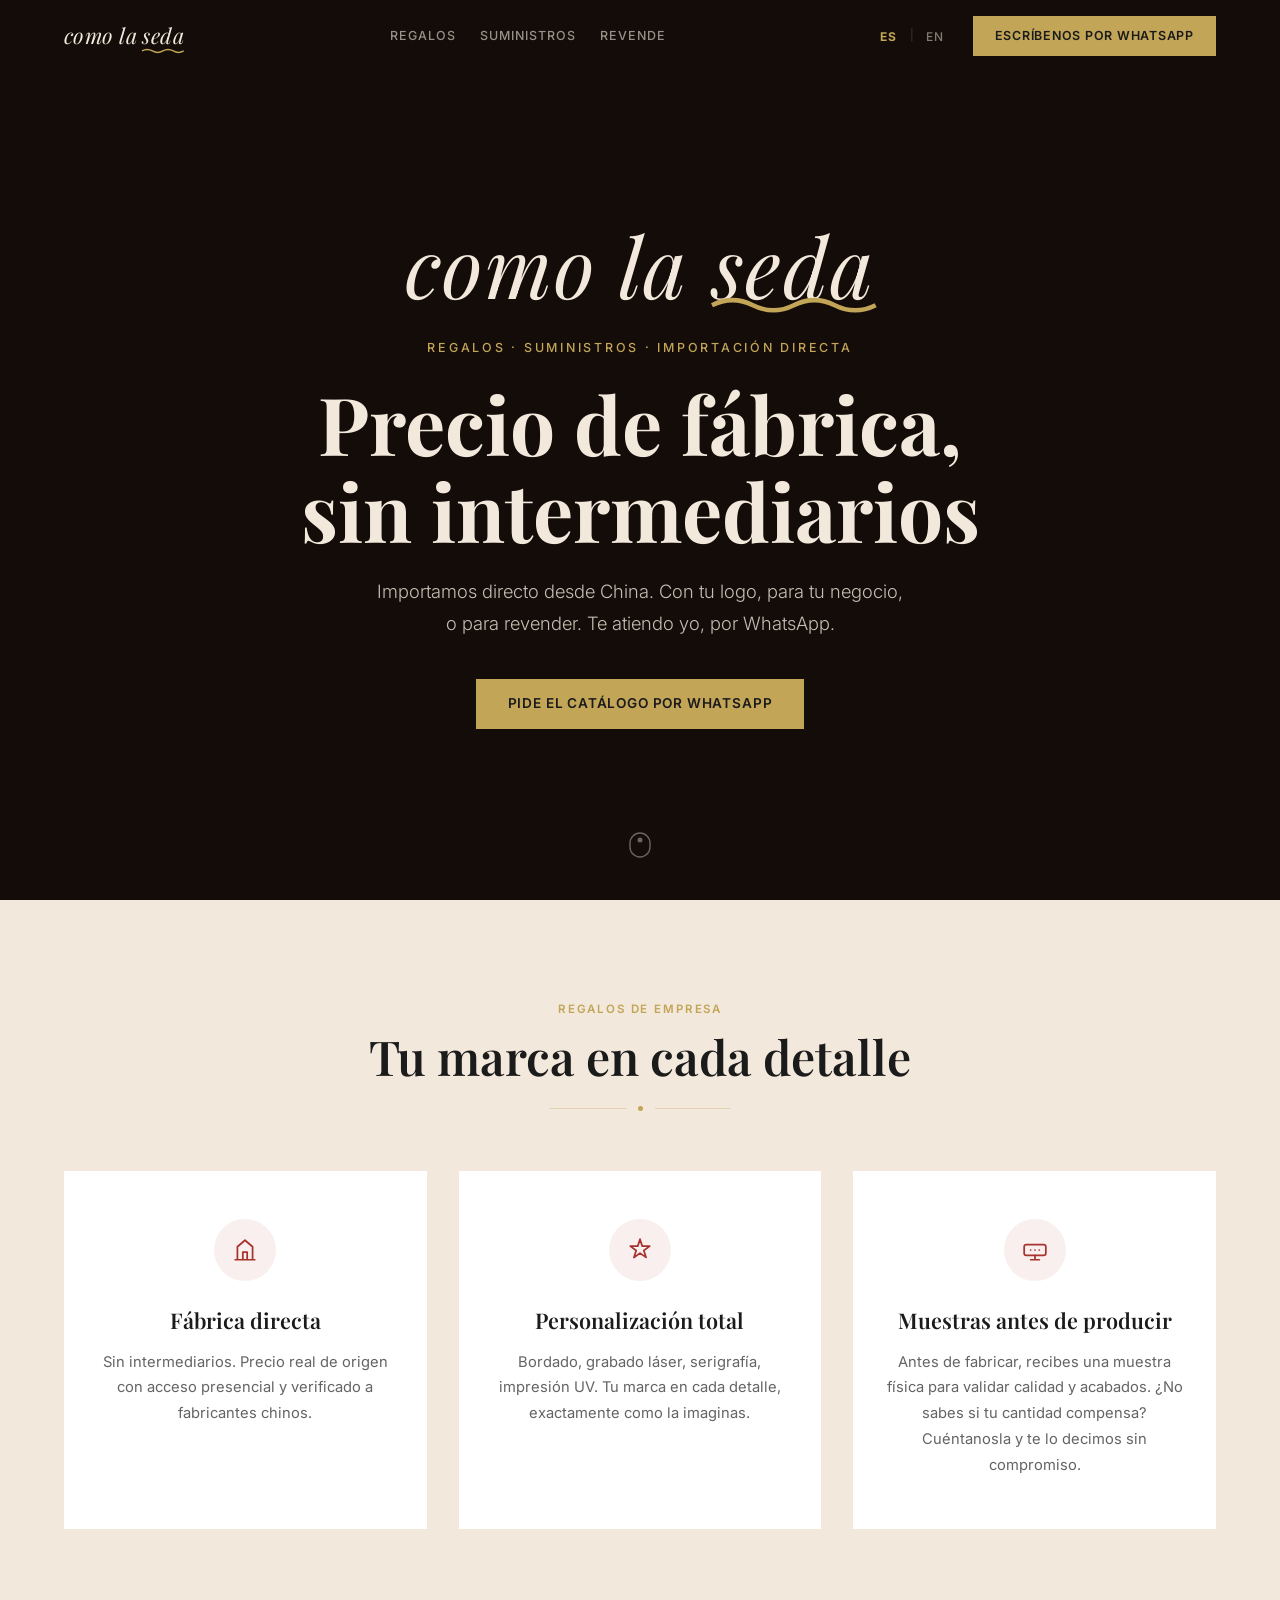
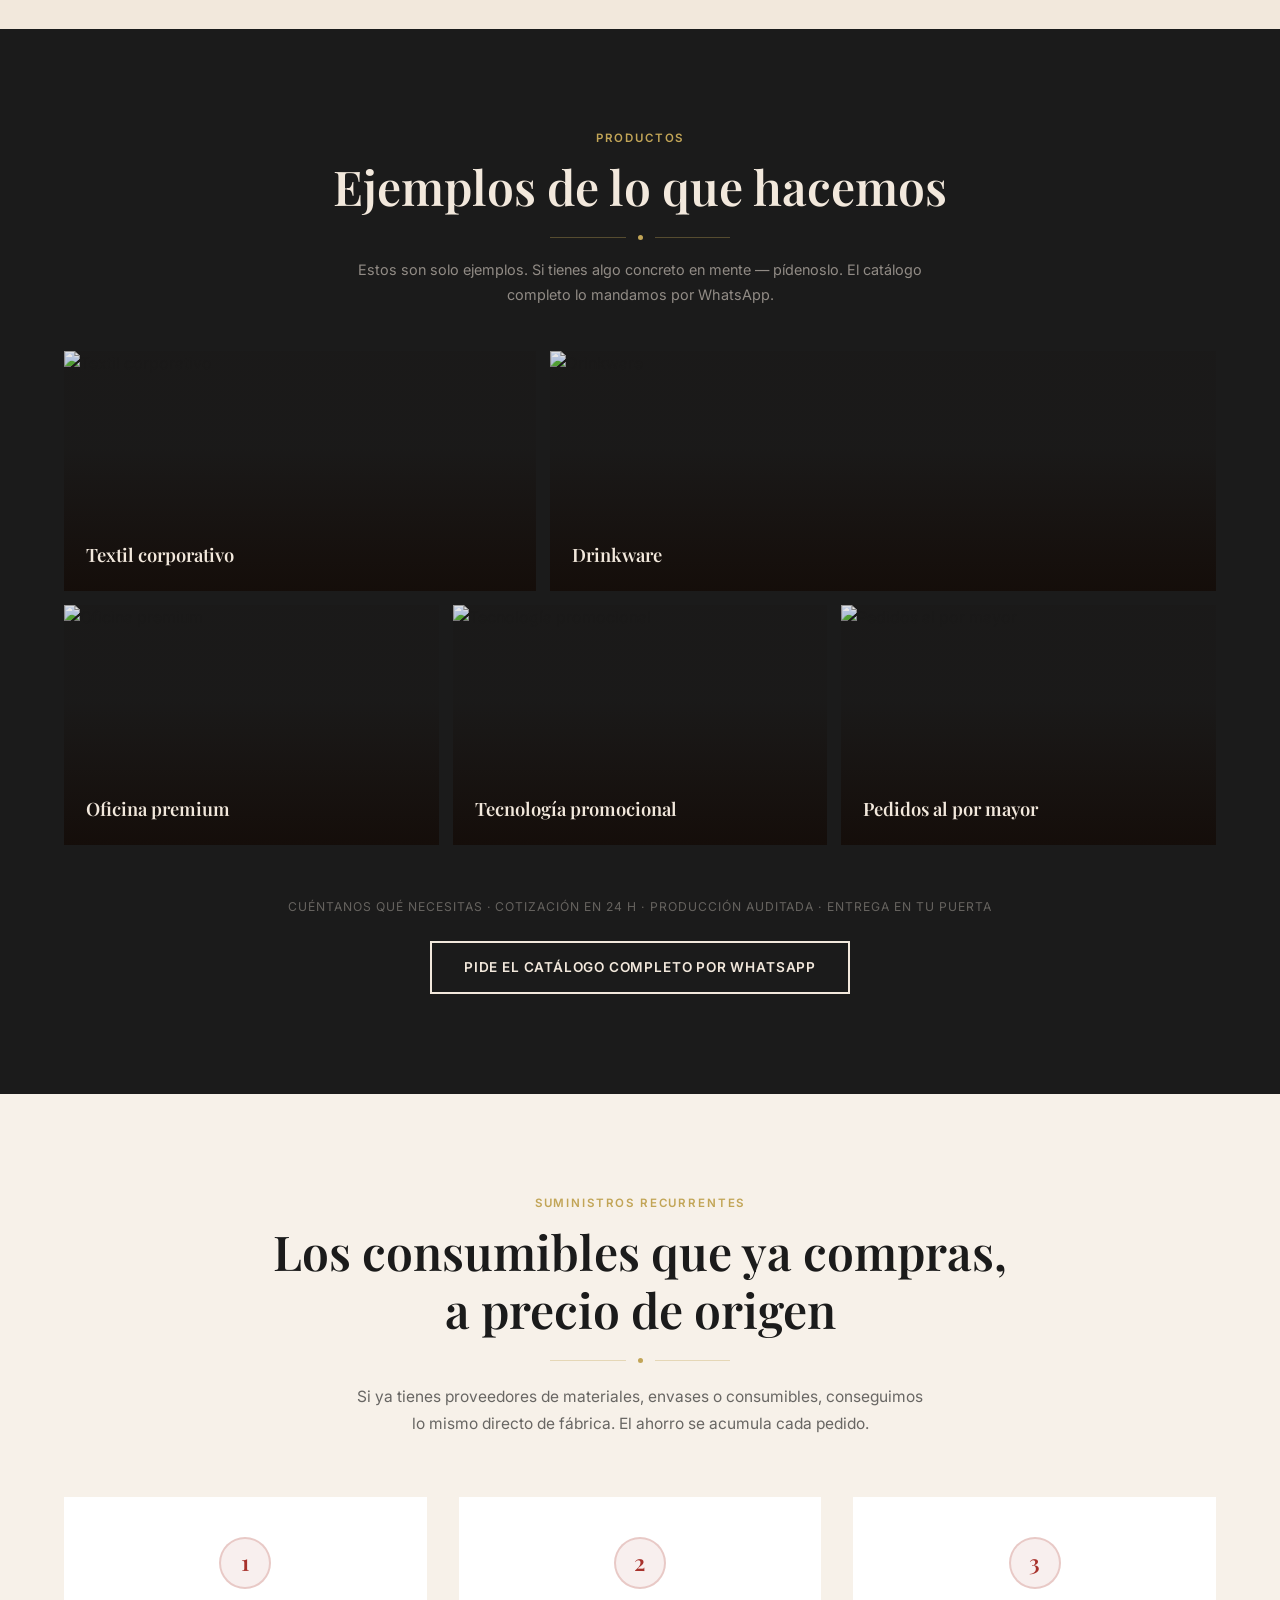
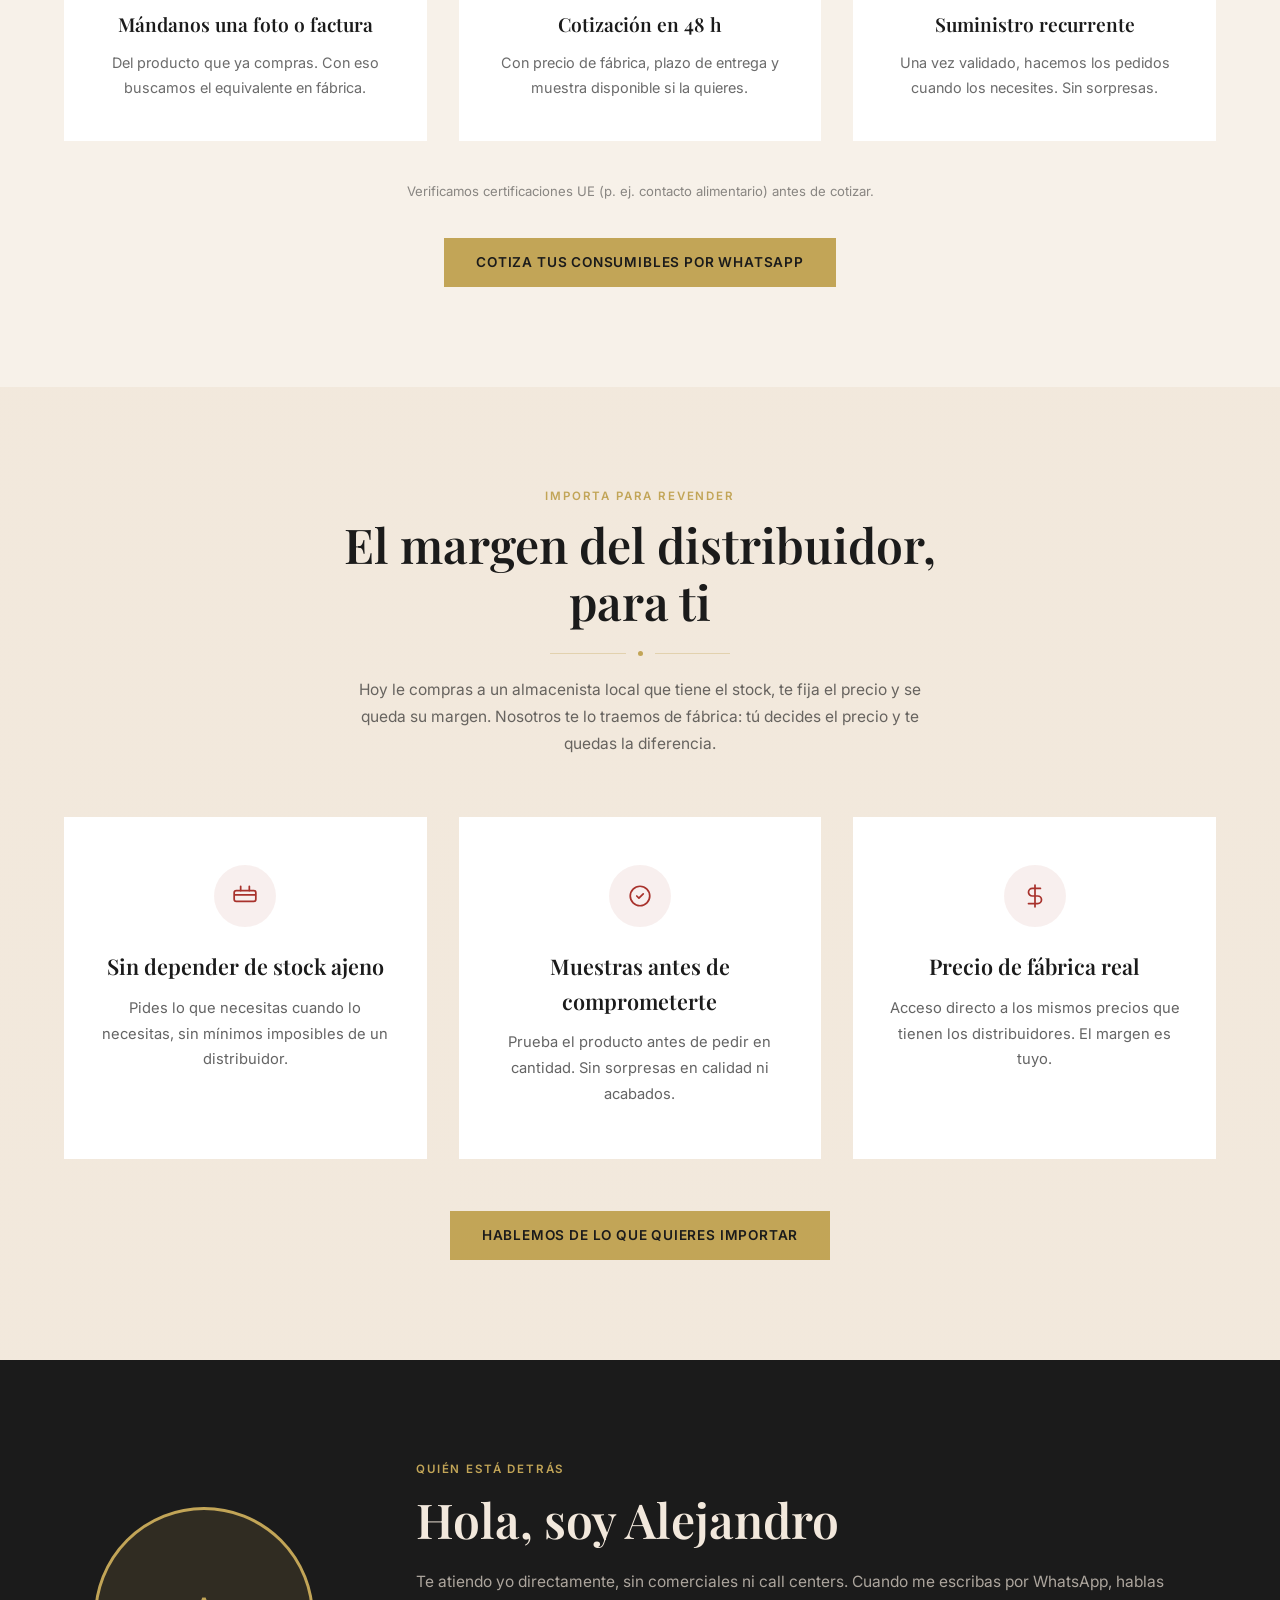
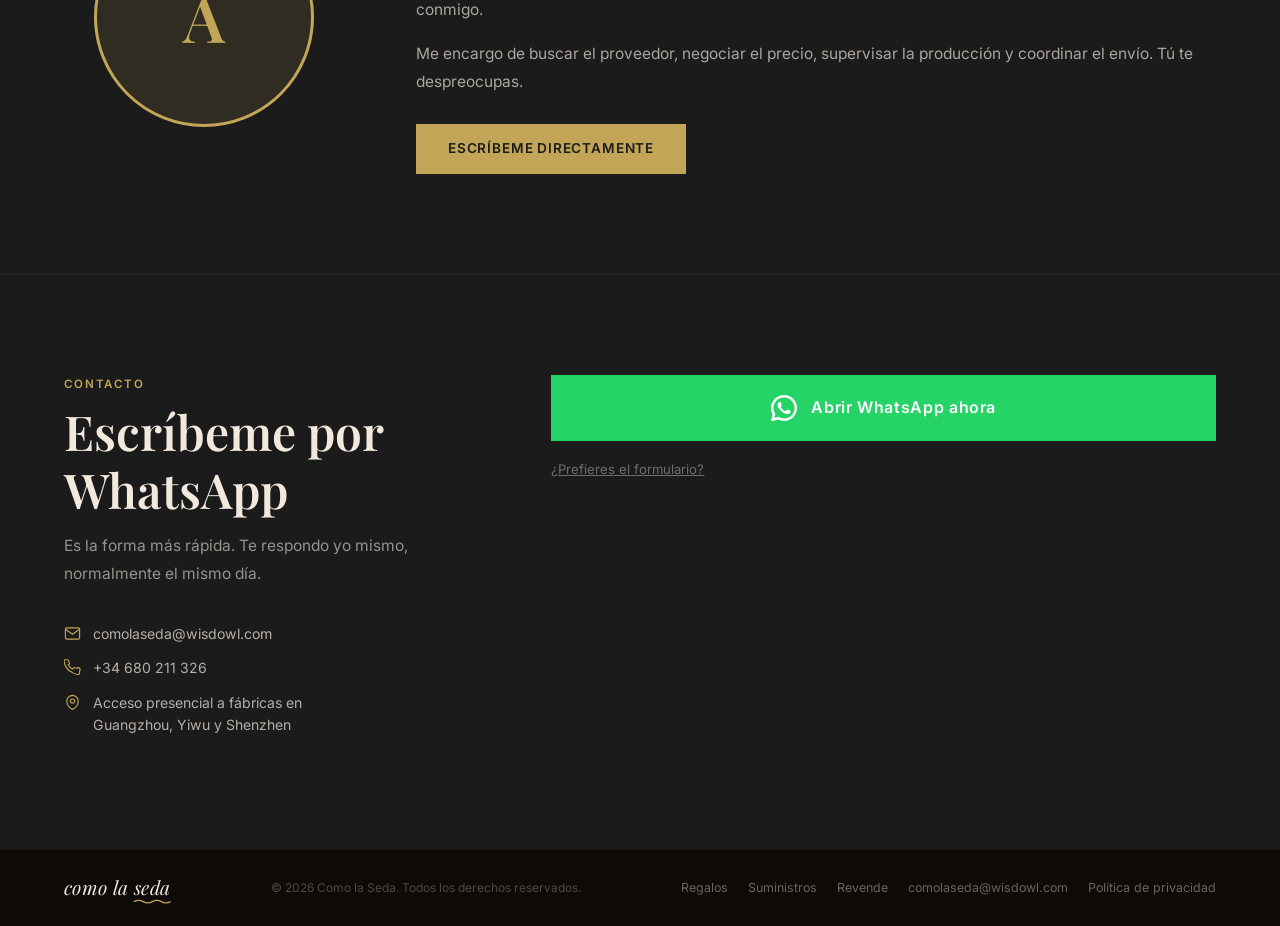
==== commit 7be04600: "fix: cache-busting ?v=2 en styles.css y app.js (Cloudflare cacheaba versión vieja) Co-Authored-By: C" ====
--- a/index.html
+++ b/index.html
@@ -29,7 +29,7 @@
 <link rel="preconnect" href="https://fonts.googleapis.com">
 <link rel="preconnect" href="https://fonts.gstatic.com" crossorigin>
 <link href="https://fonts.googleapis.com/css2?family=Playfair+Display:ital,wght@0,400;0,600;0,700;1,400;1,600&family=Inter:wght@300;400;500;600&display=swap" rel="stylesheet">
-<link rel="stylesheet" href="styles.css">
+<link rel="stylesheet" href="styles.css?v=2">
 </head>
 <body>
 
@@ -400,6 +400,6 @@
   <svg viewBox="0 0 24 24" width="28" height="28" fill="currentColor" aria-hidden="true"><path d="M17.472 14.382c-.297-.149-1.758-.867-2.03-.967-.273-.099-.471-.148-.67.15-.197.297-.767.966-.94 1.164-.173.199-.347.223-.644.075-.297-.15-1.255-.463-2.39-1.475-.883-.788-1.48-1.761-1.653-2.059-.173-.297-.018-.458.13-.606.134-.133.298-.347.446-.52.149-.174.198-.298.298-.497.099-.198.05-.371-.025-.52-.075-.149-.669-1.612-.916-2.207-.242-.579-.487-.5-.669-.51-.173-.008-.371-.01-.57-.01-.198 0-.52.074-.792.372-.272.297-1.04 1.016-1.04 2.479 0 1.462 1.065 2.875 1.213 3.074.149.198 2.096 3.2 5.077 4.487.709.306 1.262.489 1.694.625.712.227 1.36.195 1.871.118.571-.085 1.758-.719 2.006-1.413.248-.694.248-1.289.173-1.413-.074-.124-.272-.198-.57-.347z"/><path d="M12 0C5.373 0 0 5.373 0 12c0 2.127.558 4.126 1.532 5.856L.057 23.625a.5.5 0 00.624.606l5.865-1.538A11.95 11.95 0 0012 24c6.627 0 12-5.373 12-12S18.627 0 12 0zm0 21.75a9.713 9.713 0 01-4.953-1.352l-.355-.211-3.68.965.984-3.595-.232-.37A9.712 9.712 0 012.25 12C2.25 6.615 6.615 2.25 12 2.25S21.75 6.615 21.75 12 17.385 21.75 12 21.75z"/></svg>
 </a>
 
-<script src="app.js"></script>
+<script src="app.js?v=2"></script>
 </body>
 </html>
--- a/styles.css
+++ b/styles.css
@@ -154,7 +154,13 @@
 .porq-card p{font-size:.92rem;color:rgba(27,27,27,.68);line-height:1.75}
 
 /* ─── Suministros ─── */
-#suministros{background:#f7f1e9;padding:100px 0}
+#suministros{
+  background-color:#f7f1e9;
+  background-image:linear-gradient(rgba(247,241,233,.88),rgba(247,241,233,.88)),
+    url('https://images.unsplash.com/photo-1586528116311-ad8dd3c8310d?w=1800&q=60&fit=crop');
+  background-size:cover;background-position:center;
+  padding:100px 0;
+}
 .sumi-head{text-align:center;margin-bottom:60px}
 .sumi-sub{max-width:580px;margin:20px auto 0;color:rgba(27,27,27,.65);font-size:.97rem;line-height:1.75}
 .sumi-steps{display:grid;grid-template-columns:repeat(3,1fr);gap:32px;margin-bottom:40px}
@@ -172,7 +178,13 @@
 .sumi-cta{text-align:center}
 
 /* ─── Revende ─── */
-#revende{background:var(--cream);padding:100px 0}
+#revende{
+  background-color:var(--cream);
+  background-image:linear-gradient(rgba(242,232,220,.85),rgba(242,232,220,.85)),
+    url('https://images.unsplash.com/photo-1441986300917-64674bd600d8?w=1800&q=60&fit=crop');
+  background-size:cover;background-position:center;
+  padding:100px 0;
+}
 .rev-head{text-align:center;margin-bottom:60px}
 .rev-sub{max-width:600px;margin:20px auto 0;color:rgba(27,27,27,.65);font-size:.97rem;line-height:1.75}
 .rev-grid{display:grid;grid-template-columns:repeat(3,1fr);gap:32px;margin-bottom:52px}
